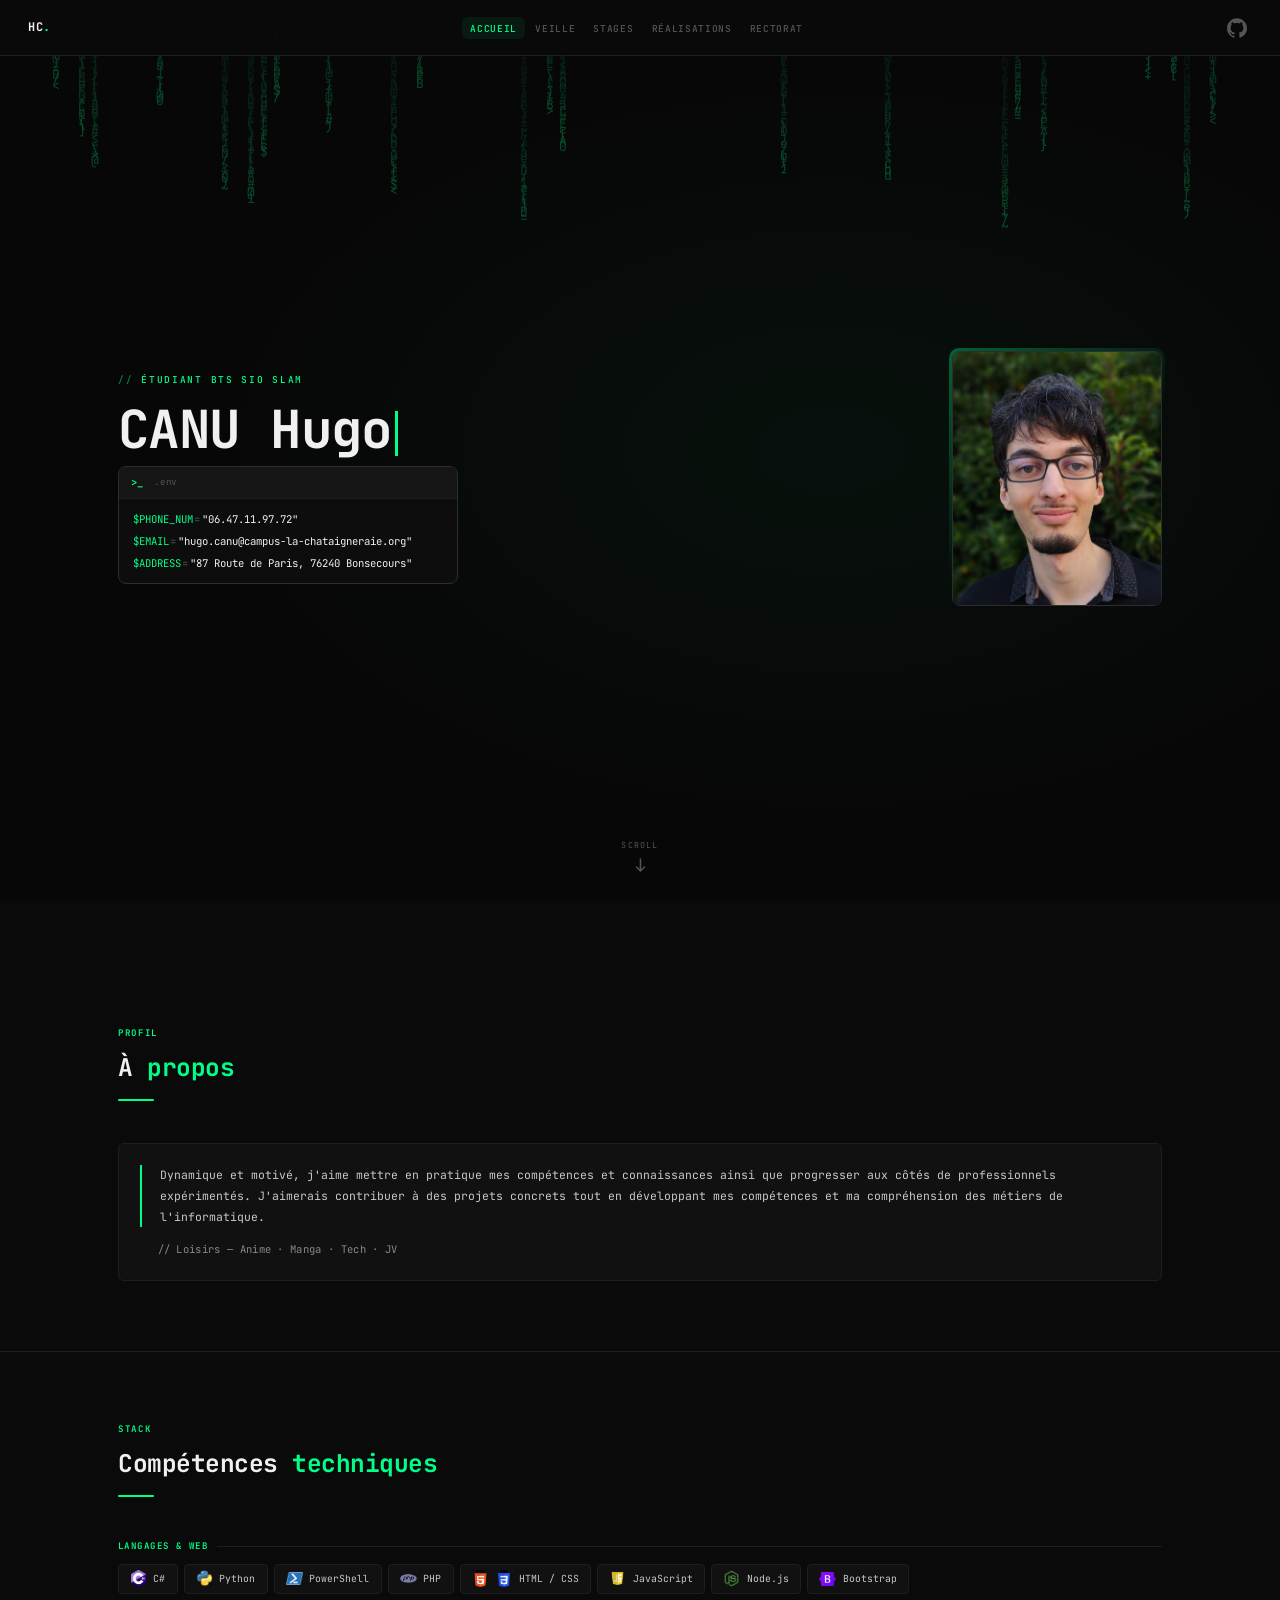
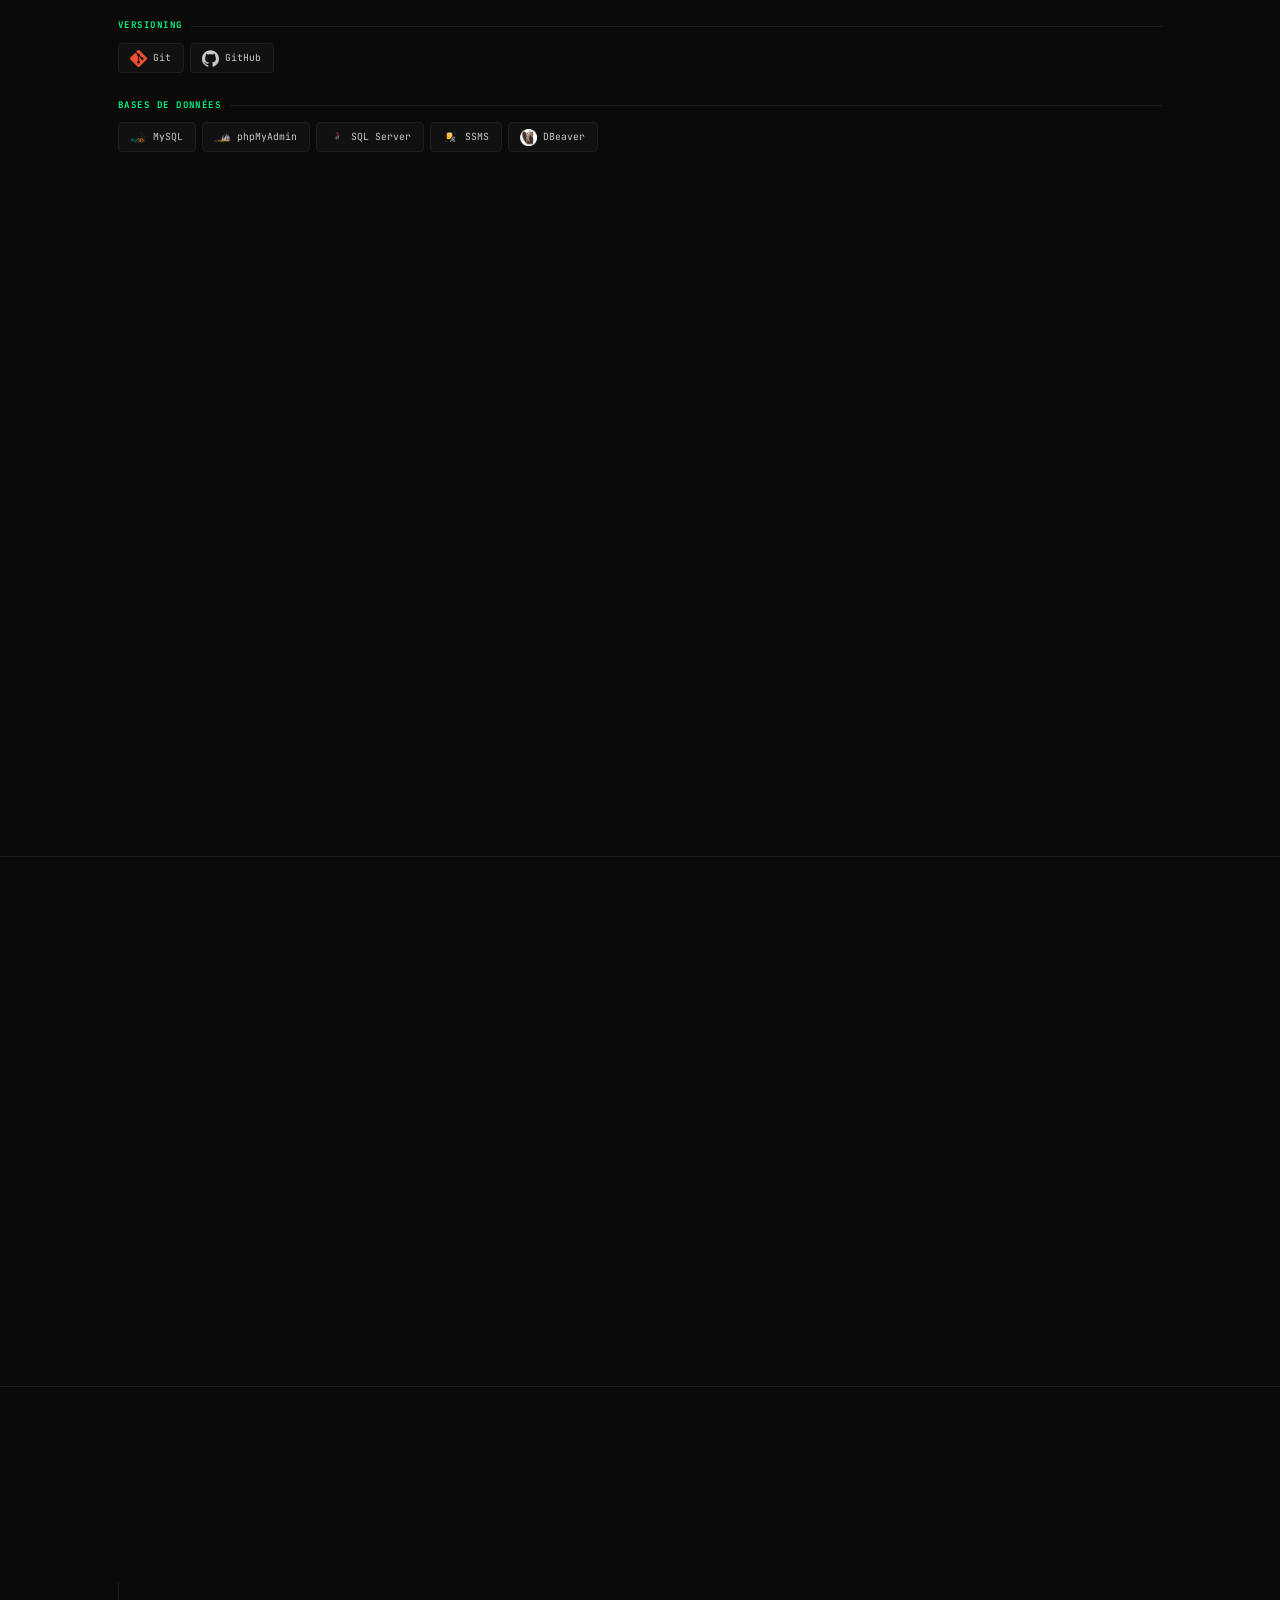
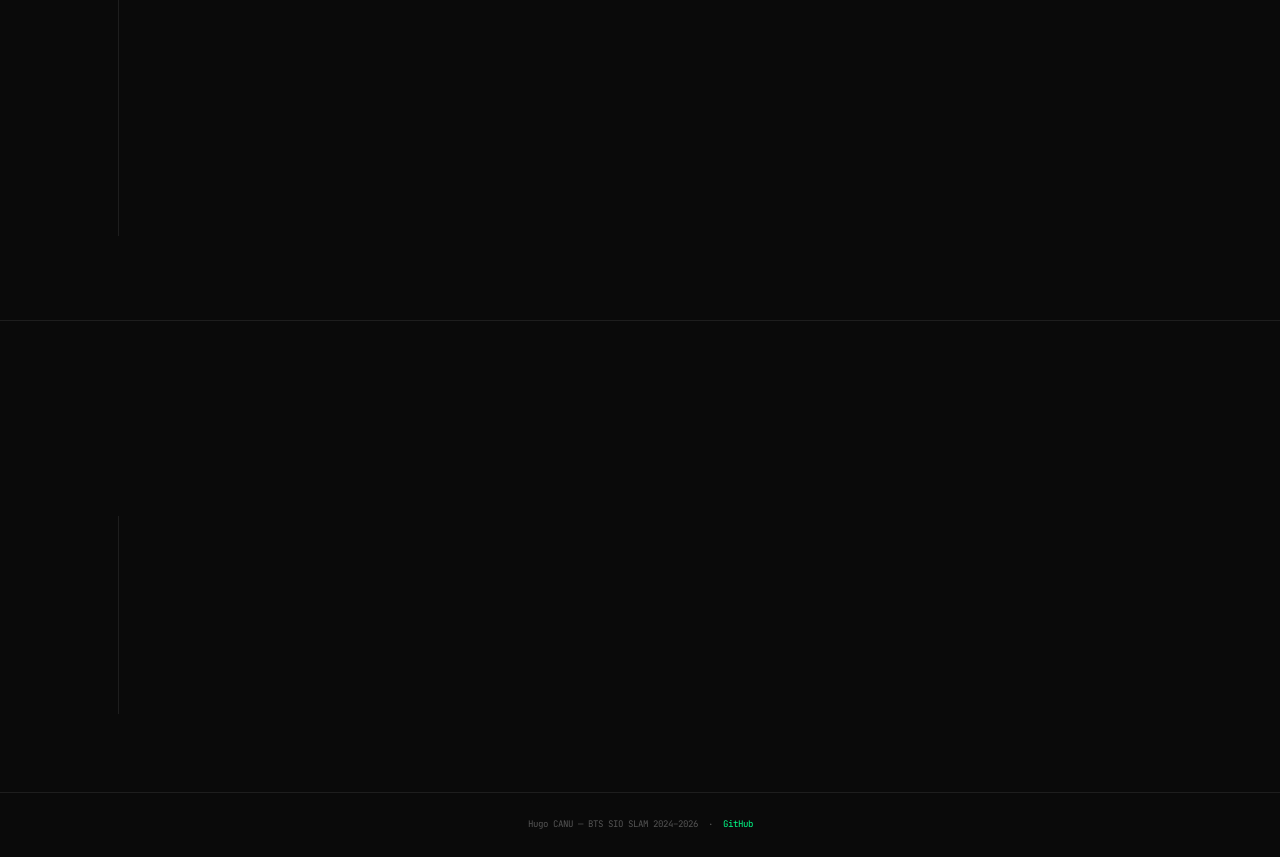
==== index.html @ 0197f589 "Initial commit — Portfolio BTS SIO SLAM complet" ====
<!DOCTYPE html>
<html lang="fr">
<head>
  <meta charset="UTF-8">
  <meta name="viewport" content="width=device-width, initial-scale=1.0">
  <title>Hugo CANU — Portfolio BTS SIO SLAM</title>
  <link rel="icon" type="image/x-icon" href="favicon_io/favicon.ico">
  <link rel="icon" type="image/png" sizes="32x32" href="favicon_io/favicon-32x32.png">
  <link rel="icon" type="image/png" sizes="16x16" href="favicon_io/favicon-16x16.png">
  <meta name="description" content="Portfolio de Hugo CANU, étudiant en BTS SIO SLAM au Campus la Châtaigneraie.">
  <link rel="preconnect" href="https://fonts.googleapis.com">
  <link rel="preconnect" href="https://fonts.gstatic.com" crossorigin>
  <link href="https://fonts.googleapis.com/css2?family=JetBrains+Mono:wght@300;400;500;600;700&display=swap" rel="stylesheet">
  <link rel="stylesheet" href="css/style.css">
</head>
<body>

  <!-- ─── Navbar ─── -->
  <nav class="navbar">
    <a class="navbar-brand" href="index.html">HC<span class="acc">.</span></a>
    <ul class="navbar-links">
      <li><a href="index.html">Accueil</a></li>
      <li><a href="veille.html">Veille</a></li>
      <li><a href="stages.html">Stages</a></li>
      <li><a href="realisations.html">Réalisations</a></li>
      <li><a href="rectorat.html">Rectorat</a></li>
    </ul>
    <a class="navbar-gh" href="https://github.com/HCWhite1" target="_blank" rel="noopener" aria-label="GitHub">
      <svg viewBox="0 0 24 24" xmlns="http://www.w3.org/2000/svg">
        <path d="M12 .297c-6.63 0-12 5.373-12 12 0 5.303 3.438 9.8 8.205 11.385.6.113.82-.258.82-.577
          0-.285-.01-1.04-.015-2.04-3.338.724-4.042-1.61-4.042-1.61-.546-1.385-1.335-1.755-1.335-1.755
          -1.087-.744.084-.729.084-.729 1.205.084 1.838 1.236 1.838 1.236 1.07 1.835 2.809 1.305
          3.495.998.108-.776.417-1.305.76-1.605-2.665-.3-5.466-1.332-5.466-5.93 0-1.31.465-2.38
          1.235-3.22-.135-.303-.54-1.523.105-3.176 0 0 1.005-.322 3.3 1.23.96-.267 1.98-.399
          3-.405 1.02.006 2.04.138 3 .405 2.28-1.552 3.285-1.23 3.285-1.23.645 1.653.24
          2.873.12 3.176.765.84 1.23 1.91 1.23 3.22 0 4.61-2.805 5.625-5.475 5.92.42.36.81
          1.096.81 2.22 0 1.606-.015 2.896-.015 3.286 0 .315.21.69.825.57C20.565 22.092 24 17.592
          24 12.297c0-6.627-5.373-12-12-12"/>
      </svg>
    </a>
  </nav>

  <!-- ─── Hero ─── -->
  <section id="hero">
    <canvas id="matrix-canvas"></canvas>
    <div class="hero-gradient"></div>
    <div class="hero-content">
      <div class="hero-left">
        <p class="hero-eyebrow">Étudiant BTS SIO SLAM</p>
        <h1 class="hero-name">
          <span id="hero-name-text"></span><span class="cursor"></span>
        </h1>
        <div class="terminal-block">
          <div class="terminal-header">
            <span class="terminal-prompt">&gt;_</span>
            <span class="terminal-title">.env</span>
          </div>
          <div class="terminal-body">
            <p class="terminal-line">
              <span class="t-var">$PHONE_NUM</span><span class="t-eq">=</span><span class="t-val">"06.47.11.97.72"</span>
            </p>
            <p class="terminal-line">
              <span class="t-var">$EMAIL</span><span class="t-eq">=</span><span class="t-val">"hugo.canu@campus-la-chataigneraie.org"</span>
            </p>
            <p class="terminal-line">
              <span class="t-var">$ADDRESS</span><span class="t-eq">=</span><span class="t-val">"87 Route de Paris, 76240 Bonsecours"</span>
            </p>
          </div>
        </div>
      </div>
      <div class="hero-photo-wrapper">
        <img src="Images/MaPhoto.jpg" alt="Hugo CANU" class="hero-photo" loading="eager">
      </div>
    </div>
    <div class="hero-scroll">
      <span>scroll</span>
      <svg width="10" height="14" viewBox="0 0 10 14" fill="none">
        <path d="M5 1v12M1 9l4 4 4-4" stroke="currentColor" stroke-width="1.5" stroke-linecap="round" stroke-linejoin="round"/>
      </svg>
    </div>
  </section>

  <div class="page-wrapper">

    <!-- ─── Profil ─── -->
    <section class="section" id="profil">
      <div class="container">
        <p class="section-label reveal">Profil</p>
        <h2 class="section-title reveal">À <span class="acc">propos</span></h2>
        <div class="section-divider reveal"></div>
        <div class="card green-hover reveal">
          <p class="profile-text">
            Dynamique et motivé, j'aime mettre en pratique mes compétences et connaissances
            ainsi que progresser aux côtés de professionnels expérimentés. J'aimerais contribuer
            à des projets concrets tout en développant mes compétences et ma compréhension
            des métiers de l'informatique.
          </p>
          <p class="profile-loisirs">// Loisirs — Anime &middot; Manga &middot; Tech &middot; JV</p>
        </div>
      </div>
    </section>

    <hr class="section-sep">

    <!-- ─── Compétences ─── -->
    <section class="section" id="competences">
      <div class="container">
        <p class="section-label reveal">Stack</p>
        <h2 class="section-title reveal">Compétences <span class="acc">techniques</span></h2>
        <div class="section-divider reveal"></div>

        <div class="skills-categories">

          <!-- Langages & Web -->
          <div class="reveal">
            <p class="skill-category-title">Langages &amp; Web</p>
            <div class="skills-grid">
              <span class="skill-chip"><img src="Images/Logos/Développement/LangagesDeProgrammation/Logo_Langage_Csharp.png"     alt="">C#</span>
              <span class="skill-chip"><img src="Images/Logos/Développement/LangagesDeProgrammation/Logo_Langage_Python.png"     alt="">Python</span>
              <span class="skill-chip"><img src="Images/Logos/Développement/LangagesDeProgrammation/Logo_PowerShell.png"          alt="">PowerShell</span>
              <span class="skill-chip"><img src="Images/Logos/Développement/LangagesDeProgrammation/Logo_Langage_PHP.png"        alt="">PHP</span>
              <span class="skill-chip"><img src="Images/Logos/Développement/LangagesDeProgrammation/Logo_Langage_HTML.png" alt="HTML"><img src="Images/Logos/Développement/LangagesDeProgrammation/Logo_Langage_CSS.png" alt="CSS">HTML / CSS</span>
              <span class="skill-chip"><img src="Images/Logos/Développement/LangagesDeProgrammation/Logo_Langage_JavaScript.webp" alt="">JavaScript</span>
              <span class="skill-chip"><img src="Images/Logos/Développement/LangagesDeProgrammation/Logo_NodeJS.png"               alt="">Node.js</span>
              <span class="skill-chip"><img src="Images/Logos/Développement/LangagesDeProgrammation/Boostrap_Logo.png"             alt="">Bootstrap</span>
            </div>
          </div>

          <!-- Versioning -->
          <div class="reveal reveal-d1">
            <p class="skill-category-title">Versioning</p>
            <div class="skills-grid">
              <span class="skill-chip"><img src="Images/Logos/Développement/Outils/Logo_GIT.png"    alt="">Git</span>
              <span class="skill-chip"><svg width="17" height="17" viewBox="0 0 24 24" fill="currentColor" style="flex-shrink:0"><path d="M12 .297c-6.63 0-12 5.373-12 12 0 5.303 3.438 9.8 8.205 11.385.6.113.82-.258.82-.577 0-.285-.01-1.04-.015-2.04-3.338.724-4.042-1.61-4.042-1.61-.546-1.385-1.335-1.755-1.335-1.755-1.087-.744.084-.729.084-.729 1.205.084 1.838 1.236 1.838 1.236 1.07 1.835 2.809 1.305 3.495.998.108-.776.417-1.305.76-1.605-2.665-.3-5.466-1.332-5.466-5.93 0-1.31.465-2.38 1.235-3.22-.135-.303-.54-1.523.105-3.176 0 0 1.005-.322 3.3 1.23.96-.267 1.98-.399 3-.405 1.02.006 2.04.138 3 .405 2.28-1.552 3.285-1.23 3.285-1.23.645 1.653.24 2.873.12 3.176.765.84 1.23 1.91 1.23 3.22 0 4.61-2.805 5.625-5.475 5.92.42.36.81 1.096.81 2.22 0 1.606-.015 2.896-.015 3.286 0 .315.21.69.825.57C20.565 22.092 24 17.592 24 12.297c0-6.627-5.373-12-12-12"/></svg>GitHub</span>
            </div>
          </div>

          <!-- Bases de données -->
          <div class="reveal reveal-d1">
            <p class="skill-category-title">Bases de données</p>
            <div class="skills-grid">
              <span class="skill-chip"><img src="Images/Logos/Développement/BasesDeDonnes/Logo_BD_MySQL.webp"                       alt="">MySQL</span>
              <span class="skill-chip"><img src="Images/Logos/Développement/BasesDeDonnes/Logo_BD_phpMyAdmin.png"                   alt="">phpMyAdmin</span>
              <span class="skill-chip"><img src="Images/Logos/Développement/BasesDeDonnes/Logo_BD_MicrosoftSQLServer.png"           alt="">SQL Server</span>
              <span class="skill-chip"><img src="Images/Logos/Développement/BasesDeDonnes/Logo_SSMS.png"                              alt="">SSMS</span>
              <span class="skill-chip"><img src="Images/Logos/Développement/BasesDeDonnes/Logo_Dbeaver.png"                               alt="">DBeaver</span>
            </div>
          </div>

          <!-- Virtualisation -->
          <div class="reveal reveal-d2">
            <p class="skill-category-title">Virtualisation &amp; Infra</p>
            <div class="skills-grid">
              <span class="skill-chip"><img src="Images/Logos/Développement/Virtualisation/LogoVirtualBox.png"  alt="">VirtualBox</span>
              <span class="skill-chip"><img src="Images/Logos/Développement/Virtualisation/LogoVMWare.png"      alt="">VMware</span>
              <span class="skill-chip"><img src="Images/Logos/Développement/Virtualisation/Logo_Docker.png"     alt="">Docker</span>
              <span class="skill-chip"><img src="Images/Logos/Développement/LangagesDeProgrammation/Logo_WampServer.png"  alt="">WampServer</span>
              <span class="skill-chip"><img src="Images/Logos/Développement/Virtualisation/Logo_AndroidStudio.png"        alt="">Android Studio</span>
            </div>
          </div>

          <!-- IDEs & Éditeurs -->
          <div class="reveal">
            <p class="skill-category-title">IDEs &amp; Éditeurs</p>
            <div class="skills-grid">
              <span class="skill-chip"><img src="Images/Logos/Développement/IDEs/Logo_JetbrainsRider.png"   alt="">JetBrains Rider</span>
              <span class="skill-chip"><img src="Images/Logos/Développement/IDEs/Logo_VisualStudio.png"     alt="">Visual Studio</span>
              <span class="skill-chip"><img src="Images/Logos/Développement/IDEs/Logo_VisualStudioCode.png" alt="">VS Code</span>
              <span class="skill-chip"><img src="Images/Logos/Développement/IDEs/Logo_SublimeText.png"      alt="">Sublime Text</span>
            </div>
          </div>

          <!-- Linux -->
          <div class="reveal">
            <p class="skill-category-title">Linux</p>
            <div class="skills-grid">
              <span class="skill-chip"><img src="Images/Logos/Linux/Logo_Linux_Kali.png"   alt="">Kali Linux</span>
              <span class="skill-chip"><img src="Images/Logos/Linux/Logo_Linux_Ubuntu.png" alt="">Ubuntu</span>
              <span class="skill-chip"><img src="Images/Logos/Linux/Logo_Linux_Debian.png" alt="">Debian</span>
              <span class="skill-chip"><img src="Images/Logos/Linux/Logo_Linux_Fedora.png" alt="">Fedora</span>
            </div>
          </div>

          <!-- Cybersécurité -->
          <div class="reveal reveal-d1">
            <p class="skill-category-title">Cybersécurité</p>
            <div class="skills-grid">
              <span class="skill-chip"><img src="Images/Logos/Competences_Cybersécurité/Logo_RGPD.png"           alt="">RGPD</span>
              <span class="skill-chip"><img src="Images/Logos/Competences_Cybersécurité/Logo_Cyber_ANSSI.png"    alt="">ANSSI (MOOC)</span>
              <span class="skill-chip"><img src="Images/Logos/Competences_Cybersécurité/Logo_Cyber_RootME.png"   alt="">Root Me</span>
              <span class="skill-chip"><img src="Images/Logos/Competences_Cybersécurité/Logo_Cadena.png"         alt="">Cryptologie</span>
            </div>
          </div>

          <!-- Suite Office -->
          <div class="reveal reveal-d2">
            <p class="skill-category-title">Suite Office</p>
            <div class="skills-grid">
              <span class="skill-chip"><img src="Images/Logos/Office/Logo_Office_Word.png"        alt="">Word</span>
              <span class="skill-chip"><img src="Images/Logos/Office/Logo_Office_Excel.png"       alt="">Excel</span>
              <span class="skill-chip"><img src="Images/Logos/Office/Logo_Office_PowerPoint.png"  alt="">PowerPoint</span>
              <span class="skill-chip"><img src="Images/Logos/Office/Logo_Office_Outlook.png"     alt="">Outlook</span>
              <span class="skill-chip"><img src="Images/Logos/Office/Logo_Office_MSTeams.png"     alt="">Teams</span>
            </div>
          </div>

          <!-- Langues -->
          <div class="reveal">
            <p class="skill-category-title">Langues</p>
            <div class="skills-grid">
              <span class="skill-chip"><img src="Images/Logos/LanguesParlées/Drapeau_France.png"     alt="">Français — natif</span>
              <span class="skill-chip"><img src="Images/Logos/LanguesParlées/Drapeau_Angleterre.png" alt="">Anglais — B2/C1</span>
            </div>
          </div>

          <!-- Outils ITSM -->
          <div class="reveal">
            <p class="skill-category-title">Outils ITSM</p>
            <div class="skills-grid">
              <span class="skill-chip"><img src="Images/Logos/Développement/Logo_GLPI.png" alt="">GLPI</span>
            </div>
          </div>

          <!-- Soft Skills -->
          <div class="reveal reveal-d1">
            <p class="skill-category-title">Soft Skills</p>
            <div class="skills-grid">
              <span class="skill-chip"><img src="Images/Logos/SoftSkills/Logo_TravailEnEquipe.png" alt="">Travail en équipe</span>
              <span class="skill-chip"><img src="Images/Logos/SoftSkills/Autonomie.png"            alt="">Autonomie</span>
            </div>
          </div>

        </div>
      </div>
    </section>

    <hr class="section-sep">

    <!-- ─── Diplômes & Certifications ─── -->
    <section class="section" id="diplomes">
      <div class="container">
        <p class="section-label reveal">Certifications</p>
        <h2 class="section-title reveal">Diplômes &amp; <span class="acc">certifications</span></h2>
        <div class="section-divider reveal"></div>
        <div class="certif-list">
          <div class="certif-item reveal">
            <img src="Images/Logos/Formation-Education/Logo_Filiere_STI2D.jpg" alt="STI2D">
            <span>Baccalauréat technologique STI2D — option SIN — mention Assez Bien (2023)</span>
          </div>
          <div class="certif-item reveal reveal-d1">
            <img src="Images/Logos/Competences_Cybersécurité/Logo_ConcoursCastor.png" alt="Castor">
            <span>Attestation Castor Informatique — Catégorie Terminale Individuel</span>
            <span class="score">270 pts</span>
          </div>
          <div class="certif-item reveal reveal-d2">
            <img src="Images/Logos/Competences_Cybersécurité/Logo_Cyber_ANSSI.png" alt="ANSSI">
            <span>MOOC SecNumAcadémie — ANSSI</span>
          </div>
          <a href="Pieces_Jointes/RGPD.pdf" class="certif-item reveal reveal-d2" target="_blank" rel="noopener">
            <img src="Images/Logos/Competences_Cybersécurité/Logo_RGPD.png" alt="RGPD">
            <span>Attestation RGPD</span>
            <span class="doc-action">⬇ Télécharger</span>
          </a>
          <a href="Pieces_Jointes/Certification-Pix.pdf" class="certif-item reveal reveal-d2" target="_blank" rel="noopener">
            <img src="Images/Logos/Competences_Cybersécurité/Logo_PIX.png" alt="PIX">
            <span>Certification PIX</span>
            <span class="score">470+ pts</span>
            <span class="doc-action">⬇ Télécharger</span>
          </a>
        </div>
      </div>
    </section>

    <hr class="section-sep">

    <!-- ─── Formation ─── -->
    <section class="section" id="formation">
      <div class="container">
        <p class="section-label reveal">Parcours</p>
        <h2 class="section-title reveal"><span class="acc">Formation</span></h2>
        <div class="section-divider reveal"></div>
        <div class="timeline">

          <div class="timeline-item current reveal">
            <p class="timeline-date">2024 — 2026</p>
            <p class="timeline-title">BTS Services Informatiques aux Organisations</p>
            <p class="timeline-org">
              <img src="Images/Logos/Formation-Education/Logo_Chataigneraie.png" alt="">
              <img src="Images/Logos/Formation-Education/Logo_BTS_SIO.png" alt="">
              Campus la Châtaigneraie / Le Mesnil-Esnard
            </p>
            <p class="timeline-desc">Option Solutions Logicielles et Applications Métiers (SLAM)</p>
          </div>

          <div class="timeline-item reveal">
            <p class="timeline-date">2023 — 2024</p>
            <p class="timeline-title">1ère année de prépa intégrée ingénieur</p>
            <p class="timeline-org">
              <img src="Images/Logos/Formation-Education/Logo_Cesi.png" alt="">
              CESI Rouen
            </p>
          </div>

          <div class="timeline-item reveal">
            <p class="timeline-date">2022 — 2023</p>
            <p class="timeline-title">Baccalauréat STI2D — option SIN</p>
            <p class="timeline-org">
              <img src="Images/Logos/Formation-Education/Logo_Filiere_STI2D.jpg" alt="">
              Lycée les Fontenelles, Louviers
            </p>
          </div>

        </div>
      </div>
    </section>

    <hr class="section-sep">

    <!-- ─── Expérience ─── -->
    <section class="section" id="experience">
      <div class="container">
        <p class="section-label reveal">Terrain</p>
        <h2 class="section-title reveal">Expérience <span class="acc">professionnelle</span></h2>
        <div class="section-divider reveal"></div>
        <div class="timeline">

          <div class="timeline-item reveal">
            <p class="timeline-date">26 mai 2025 — 27 juin 2025</p>
            <p class="timeline-title">Stage de 1ère année BTS SIO</p>
            <p class="timeline-org">
              <img src="Images/Logos/Formation-Education/SeineNormandieAgglomération.png" alt="">
              Seine Normandie Agglomération
            </p>
            <a href="Pieces_Jointes/Rapport_De_Stage1.pdf" class="timeline-link" target="_blank">
              📄 Rapport de stage
            </a>
          </div>

          <div class="timeline-item reveal reveal-d1">
            <p class="timeline-date">5 janvier 2026 — 13 février 2026</p>
            <p class="timeline-title">Stage de 2ème année BTS SIO</p>
            <p class="timeline-org">
              <img src="Images/Logos/Formation-Education/SeineNormandieAgglomération.png" alt="">
              Seine Normandie Agglomération
            </p>
            <a href="Pieces_Jointes/Rapport_De_Stage2.pdf" class="timeline-link" target="_blank">
              📄 Rapport de stage
            </a>
          </div>

        </div>
      </div>
    </section>

  </div><!-- end .page-wrapper -->

  <footer>
    <p>Hugo CANU — BTS SIO SLAM 2024–2026 &nbsp;·&nbsp; <a href="https://github.com/HCWhite1" target="_blank">GitHub</a></p>
  </footer>

  <button id="back-to-top" aria-label="Retour en haut">
    <svg viewBox="0 0 14 14" fill="none"><path d="M7 11V3M3 7l4-4 4 4" stroke="currentColor" stroke-width="1.5" stroke-linecap="round" stroke-linejoin="round"/></svg>
  </button>

  <script src="js/main.js"></script>
</body>
</html>
---- css/style.css ----
@import url('https://fonts.googleapis.com/css2?family=JetBrains+Mono:wght@300;400;500;600;700&display=swap');

*, *::before, *::after { margin: 0; padding: 0; box-sizing: border-box; }

:root {
  --bg:           #0a0a0a;
  --bg-card:      #111111;
  --bg-elevated:  #181818;
  --border:       #1e1e1e;
  --border-hover: #2d2d2d;
  --accent:       #00ff88;
  --accent-dim:   rgba(0, 255, 136, 0.07);
  --accent-glow:  rgba(0, 255, 136, 0.2);
  --text:         #c8c8c8;
  --text-bright:  #f0f0f0;
  --text-muted:   #555555;
  --text-dim:     #888888;
  --font:         'JetBrains Mono', 'Courier New', monospace;
  --radius:       6px;
  --nav-h:        56px;
}

html { scroll-behavior: smooth; font-size: clamp(14px, 0.875vw, 18px); }

body {
  background: var(--bg);
  color: var(--text);
  font-family: var(--font);
  font-size: 1rem;
  line-height: 1.7;
  overflow-x: hidden;
}

/* ─── Scrollbar ─── */
::-webkit-scrollbar { width: 5px; }
::-webkit-scrollbar-track { background: var(--bg); }
::-webkit-scrollbar-thumb { background: #252525; border-radius: 3px; }
::-webkit-scrollbar-thumb:hover { background: var(--accent); }
::selection { background: var(--accent-glow); color: var(--accent); }

/* ─── Navbar ─── */
.navbar {
  position: fixed; top: 0; left: 0; right: 0; z-index: 100;
  height: var(--nav-h);
  background: rgba(10, 10, 10, 0.92);
  backdrop-filter: blur(16px);
  border-bottom: 1px solid var(--border);
  display: flex; align-items: center; justify-content: space-between;
  padding: 0 2rem; gap: 1rem;
}

.navbar-brand {
  font-size: 0.85rem; font-weight: 700;
  color: var(--text-bright); text-decoration: none;
  letter-spacing: 0.06em; white-space: nowrap;
}
.navbar-brand .acc { color: var(--accent); }

.navbar-links {
  display: flex; align-items: center; gap: 0.1rem; list-style: none;
}
.navbar-links a {
  color: var(--text-muted); text-decoration: none;
  font-size: 0.68rem; font-weight: 500;
  padding: 0.35rem 0.6rem; border-radius: var(--radius);
  letter-spacing: 0.07em; text-transform: uppercase;
  transition: color 0.2s, background 0.2s; white-space: nowrap;
}
.navbar-links a:hover,
.navbar-links a.active { color: var(--accent); background: var(--accent-dim); }

.navbar-gh {
  display: flex; align-items: center; padding: 0.35rem;
  border-radius: var(--radius); transition: background 0.2s; flex-shrink: 0;
}
.navbar-gh:hover { background: var(--accent-dim); }
.navbar-gh svg { width: 20px; height: 20px; fill: var(--text-muted); transition: fill 0.2s; }
.navbar-gh:hover svg { fill: var(--accent); }

/* ─── Layout ─── */
.page-wrapper { padding-top: var(--nav-h); }
.container { max-width: clamp(1100px, 78vw, 1440px); margin: 0 auto; padding: 0 2rem; }
.section { padding: 5rem 0; }

.section-label {
  font-size: 0.65rem; font-weight: 600; color: var(--accent);
  letter-spacing: 0.18em; text-transform: uppercase; margin-bottom: 0.4rem;
}
.section-title {
  font-size: 1.75rem; font-weight: 700;
  color: var(--text-bright); letter-spacing: -0.02em; margin-bottom: 0.75rem;
}
.section-title .acc { color: var(--accent); }
.section-divider {
  width: 36px; height: 2px; background: var(--accent);
  border-radius: 1px; margin-bottom: 3rem;
}

/* ─── Hero ─── */
#hero {
  position: relative; min-height: 100vh;
  display: flex; align-items: center; overflow: hidden;
}
#matrix-canvas {
  position: absolute; inset: 0; width: 100%; height: 100%;
  opacity: 0.3; z-index: 0;
}
.hero-gradient {
  position: absolute; inset: 0; z-index: 1;
  background: radial-gradient(ellipse 70% 60% at 65% 50%, rgba(0,255,136,0.04) 0%, transparent 70%);
}
.hero-content {
  position: relative; z-index: 2;
  display: grid; grid-template-columns: 1fr auto;
  align-items: center; gap: 4rem;
  padding-top: var(--nav-h);
  width: 100%; max-width: clamp(1100px, 78vw, 1440px); margin: 0 auto; padding-inline: 2rem;
}
.hero-eyebrow {
  font-size: 0.68rem; font-weight: 500;
  color: var(--accent); letter-spacing: 0.18em;
  text-transform: uppercase; margin-bottom: 1rem;
  opacity: 0; animation: fadeUp 0.6s 0.2s forwards;
}
.hero-eyebrow::before { content: '// '; opacity: 0.5; }
.hero-name {
  font-size: clamp(2.2rem, 4.5vw, 3.75rem); font-weight: 700;
  color: var(--text-bright); letter-spacing: -0.03em; line-height: 1.05;
  margin-bottom: 0.6rem;
}
.cursor {
  display: inline-block; width: 3px; height: 0.85em;
  background: var(--accent); margin-left: 3px; vertical-align: middle;
  animation: blink 1s step-end infinite;
}
@keyframes blink { 0%,100% { opacity:1; } 50% { opacity:0; } }

.hero-role {
  font-size: 0.9rem; font-weight: 300;
  color: var(--text-dim); margin-bottom: 2rem;
  opacity: 0; animation: fadeUp 0.6s 0.4s forwards;
  min-height: 1.5em;
}
.hero-contact {
  display: flex; flex-direction: column; gap: 0.45rem;
  opacity: 0; animation: fadeUp 0.6s 1.4s forwards;
}
/* ─── Terminal contact block ─── */
.terminal-block {
  background: #0d0d0d;
  border: 1px solid var(--border-hover);
  border-radius: 8px;
  overflow: hidden;
  width: fit-content;
  min-width: 340px;
}
.terminal-header {
  display: flex; align-items: center; gap: 0.35rem;
  padding: 0.5rem 0.85rem;
  background: #161616;
  border-bottom: 1px solid var(--border);
}
.terminal-prompt {
  font-size: 0.75rem; font-weight: 600;
  color: var(--accent); letter-spacing: 0.05em;
}
.terminal-title {
  font-size: 0.65rem; color: var(--text-muted);
  margin-left: 0.4rem; letter-spacing: 0.06em;
}
.terminal-body {
  padding: 0.75rem 1rem;
  display: flex; flex-direction: column; gap: 0.3rem;
}
.terminal-line { font-size: 0.76rem; white-space: nowrap; }
.t-var { color: var(--accent); }
.t-eq  { color: var(--text-muted); margin: 0 0.1rem; }
.t-val { color: var(--text-bright); }

.hero-photo-wrapper {
  position: relative; flex-shrink: 0;
  opacity: 0; animation: fadeUp 0.7s 0.3s forwards;
}
.hero-photo-wrapper::before {
  content: '';
  position: absolute; inset: -3px; border-radius: 10px; z-index: 0;
  background: linear-gradient(140deg, var(--accent) 0%, transparent 55%);
  opacity: 0.35;
}
.hero-photo {
  width: clamp(210px, 14vw, 280px); height: clamp(255px, 17vw, 340px);
  object-fit: cover; object-position: top center;
  border-radius: 8px; border: 1px solid var(--border-hover);
  display: block; position: relative; z-index: 1;
}

.hero-scroll {
  position: absolute; bottom: 2rem; left: 50%;
  transform: translateX(-50%); z-index: 2;
  display: flex; flex-direction: column; align-items: center; gap: 0.4rem;
  color: var(--text-muted); font-size: 0.6rem;
  letter-spacing: 0.14em; text-transform: uppercase;
  animation: bob 2.2s ease-in-out infinite;
}
@keyframes bob {
  0%,100% { transform: translateX(-50%) translateY(0); }
  50%      { transform: translateX(-50%) translateY(7px); }
}
@keyframes fadeUp {
  from { opacity: 0; transform: translateY(14px); }
  to   { opacity: 1; transform: none; }
}

/* ─── Cards ─── */
.card {
  background: var(--bg-card); border: 1px solid var(--border);
  border-radius: var(--radius); padding: 1.5rem;
  transition: border-color 0.2s, background 0.2s;
}
.card:hover { border-color: var(--border-hover); background: var(--bg-elevated); }
.card.green-hover:hover { border-color: rgba(0,255,136,0.3); }

/* ─── Profile block ─── */
.profile-text {
  font-size: 0.82rem; color: var(--text); line-height: 1.8;
  border-left: 2px solid var(--accent); padding-left: 1.25rem;
}
.profile-loisirs {
  font-size: 0.75rem; color: var(--text-dim);
  margin-top: 1rem; padding-left: 1.25rem;
  letter-spacing: 0.03em;
}

/* ─── Skills ─── */
.skills-categories { display: flex; flex-direction: column; gap: 1.75rem; }

.skill-category-title {
  font-size: 0.65rem; font-weight: 600;
  color: var(--accent); letter-spacing: 0.16em; text-transform: uppercase;
  margin-bottom: 0.65rem; display: flex; align-items: center; gap: 0.6rem;
}
.skill-category-title::after {
  content: ''; flex: 1; height: 1px; background: var(--border);
}

.skills-grid { display: flex; flex-wrap: wrap; gap: 0.45rem; }

.skill-chip {
  display: flex; align-items: center; gap: 0.45rem;
  padding: 0.4rem 0.8rem;
  background: var(--bg-card); border: 1px solid var(--border);
  border-radius: 4px; font-size: 0.7rem; color: var(--text);
  transition: border-color 0.2s, background 0.2s, color 0.2s;
  cursor: default;
}
.skill-chip:hover {
  border-color: rgba(0,255,136,0.3);
  background: var(--accent-dim); color: var(--text-bright);
}
.skill-chip img {
  width: 17px; height: 17px; object-fit: contain; flex-shrink: 0;
}
.veille-block .skill-chip img {
  width: 28px; height: 28px;
}

/* ─── Certifications ─── */
.certif-list { display: flex; flex-direction: column; gap: 0.6rem; }
.certif-item {
  display: flex; align-items: center; gap: 0.85rem;
  padding: 0.7rem 1rem; background: var(--bg-card);
  border: 1px solid var(--border); border-radius: var(--radius);
  font-size: 0.76rem; color: var(--text);
  transition: border-color 0.2s;
}
.certif-item:hover { border-color: rgba(0,255,136,0.25); }
a.certif-item { text-decoration: none; color: var(--text); }
.certif-item img { width: 26px; height: 26px; object-fit: contain; flex-shrink: 0; }
.certif-item .score {
  margin-left: auto; font-size: 0.68rem;
  color: var(--accent); font-weight: 600; letter-spacing: 0.05em;
}

/* ─── Timeline ─── */
.timeline { position: relative; padding-left: 1.25rem; }
.timeline::before {
  content: ''; position: absolute; left: 0; top: 8px; bottom: 8px;
  width: 1px; background: var(--border);
}
.timeline-item {
  position: relative; padding-left: 1.5rem; padding-bottom: 2.25rem;
}
.timeline-item:last-child { padding-bottom: 0; }
.timeline-item::before {
  content: ''; position: absolute; left: -1.28rem; top: 7px;
  width: 9px; height: 9px; border-radius: 50%;
  background: var(--bg); border: 2px solid var(--border);
  transition: border-color 0.2s, background 0.2s;
}
.timeline-item:hover::before,
.timeline-item.current::before {
  border-color: var(--accent);
}
.timeline-item.current::before {
  background: var(--accent);
  box-shadow: 0 0 8px rgba(0,255,136,0.4);
}
.timeline-date {
  font-size: 0.67rem; color: var(--accent);
  letter-spacing: 0.08em; margin-bottom: 0.2rem;
}
.timeline-title {
  font-size: 0.88rem; font-weight: 600;
  color: var(--text-bright); margin-bottom: 0.15rem;
}
.timeline-org {
  font-size: 0.74rem; color: var(--text-dim); margin-bottom: 0.4rem;
  display: flex; align-items: center; gap: 0.5rem;
}
.timeline-org img { height: 18px; width: auto; object-fit: contain; opacity: 0.75; }
.timeline-desc { font-size: 0.73rem; color: var(--text-muted); line-height: 1.6; }
.timeline-link {
  display: inline-flex; align-items: center; gap: 0.35rem;
  margin-top: 0.5rem; font-size: 0.7rem;
  color: var(--accent); text-decoration: none;
  border-bottom: 1px solid rgba(0,255,136,0.3);
  padding-bottom: 1px;
  transition: border-color 0.2s, opacity 0.2s;
}
.timeline-link:hover { opacity: 0.8; }
.timeline-link.disabled {
  color: var(--text-muted); border-color: var(--border);
  pointer-events: none; cursor: default;
}

/* ─── Page hero (subpages) ─── */
.page-hero {
  padding: 3.5rem 0 2.5rem;
  border-bottom: 1px solid var(--border);
  margin-bottom: 0;
}
.page-hero .label {
  font-size: 0.65rem; color: var(--accent);
  letter-spacing: 0.18em; text-transform: uppercase; margin-bottom: 0.4rem;
}
.page-hero h1 {
  font-size: 2rem; font-weight: 700;
  color: var(--text-bright); letter-spacing: -0.02em;
}
.page-hero p {
  font-size: 0.8rem; color: var(--text-muted); margin-top: 0.4rem;
}

/* ─── Veille ─── */
.veille-meta {
  display: grid; grid-template-columns: 1fr 1fr;
  gap: 2rem; margin-bottom: 3rem;
}
.veille-block h4 {
  font-size: 0.65rem; color: var(--accent);
  letter-spacing: 0.14em; text-transform: uppercase; margin-bottom: 0.7rem;
}

.news-section-title {
  font-size: 0.65rem; font-weight: 600;
  color: var(--accent); letter-spacing: 0.16em; text-transform: uppercase;
  margin-bottom: 1.5rem; display: flex; align-items: center; gap: 0.6rem;
}
.news-section-title::after { content: ''; flex: 1; height: 1px; background: var(--border); }

.news-grid { display: flex; flex-direction: column; }
.news-month {
  display: grid; grid-template-columns: 110px 1fr 1fr;
  gap: 0.75rem; align-items: start;
  padding: 0.85rem 0; border-top: 1px solid var(--border);
}
.news-month-label {
  font-size: 0.68rem; font-weight: 600;
  color: var(--text-dim); letter-spacing: 0.06em;
  padding-top: 0.5rem;
}
.news-item {
  display: block; padding: 0.55rem 0.8rem;
  background: var(--bg-card); border: 1px solid var(--border);
  border-radius: var(--radius); font-size: 0.72rem;
  color: var(--text-dim); text-decoration: none;
  transition: border-color 0.2s, color 0.2s, background 0.2s;
}
.news-item:hover {
  border-color: rgba(0,255,136,0.3);
  color: var(--text); background: var(--accent-dim);
}
.news-item.placeholder {
  color: var(--text-muted); font-style: italic;
  pointer-events: none; cursor: default;
}
.news-item .news-title { display: block; font-size: 0.72rem; }
.news-item .news-src {
  display: block; font-size: 0.62rem;
  color: var(--accent); margin-top: 0.15rem;
}

.pptx-block {
  margin-top: 3rem; padding: 1.5rem;
  background: var(--bg-card); border: 1px solid var(--border);
  border-radius: var(--radius);
}
.pptx-block h4 {
  font-size: 0.7rem; color: var(--accent);
  letter-spacing: 0.12em; text-transform: uppercase; margin-bottom: 1rem;
}
.btn {
  display: inline-flex; align-items: center; gap: 0.5rem;
  font-family: var(--font); font-size: 0.72rem; font-weight: 500;
  padding: 0.55rem 1rem; border-radius: var(--radius);
  text-decoration: none; transition: all 0.2s; letter-spacing: 0.04em;
  cursor: pointer; border: none;
}
.btn-outline {
  background: transparent; border: 1px solid var(--border);
  color: var(--text-dim);
}
.btn-outline:hover {
  border-color: var(--accent); color: var(--accent); background: var(--accent-dim);
}
.btn-accent {
  background: var(--accent); color: #0a0a0a; font-weight: 600;
}
.btn-accent:hover { opacity: 0.85; }

/* ─── Stages ─── */
.stages-grid { display: grid; grid-template-columns: 1fr 1fr; gap: 2rem; }
.stage-card {
  background: var(--bg-card); border: 1px solid var(--border);
  border-radius: var(--radius); padding: 2rem;
  transition: border-color 0.2s;
}
.stage-card:hover { border-color: rgba(0,255,136,0.2); }
.stage-num {
  font-size: 0.62rem; color: var(--accent);
  letter-spacing: 0.18em; text-transform: uppercase; margin-bottom: 0.4rem;
}
.stage-card-title {
  font-size: 1.05rem; font-weight: 600; color: var(--text-bright); margin-bottom: 0.2rem;
}
.stage-dates { font-size: 0.7rem; color: var(--text-dim); margin-bottom: 1.25rem; }
.stage-placeholder {
  font-size: 0.76rem; color: var(--text-muted); font-style: italic;
  padding: 1.25rem; border: 1px dashed var(--border);
  border-radius: 4px; text-align: center;
}
.stage-org-logo {
  height: 30px; width: auto; object-fit: contain;
  opacity: 0.7; margin-bottom: 1rem; display: block;
}

/* ─── Réalisations ─── */
.realisations-grid {
  display: grid; grid-template-columns: repeat(auto-fill, minmax(300px, 1fr));
  gap: 1.5rem;
}
.realisation-card {
  background: var(--bg-card); border: 1px solid var(--border);
  border-radius: var(--radius); overflow: hidden;
  transition: border-color 0.2s, transform 0.2s;
}
.realisation-card:hover {
  border-color: rgba(0,255,136,0.25); transform: translateY(-2px);
}
.realisation-img-placeholder {
  width: 100%; height: 155px;
  background: var(--bg-elevated); border-bottom: 1px solid var(--border);
  display: flex; align-items: center; justify-content: center;
  color: var(--text-muted); font-size: 0.72rem; font-style: italic;
}
.realisation-img-placeholder img { width: 100%; height: 100%; object-fit: cover; }
.realisation-body { padding: 1.1rem 1.25rem 1.25rem; }
.realisation-tag {
  font-size: 0.6rem; color: var(--accent);
  letter-spacing: 0.14em; text-transform: uppercase; margin-bottom: 0.35rem;
}
.realisation-title {
  font-size: 0.88rem; font-weight: 600; color: var(--text-bright); margin-bottom: 0.3rem;
}
.realisation-desc {
  font-size: 0.72rem; color: var(--text-dim); line-height: 1.55; margin-bottom: 1rem;
}
.realisation-footer {
  display: flex; align-items: center; justify-content: space-between;
}
.realisation-date { font-size: 0.66rem; color: var(--text-muted); }
.btn-details {
  font-family: var(--font); font-size: 0.66rem;
  padding: 0.3rem 0.7rem; background: transparent;
  border: 1px solid var(--border); border-radius: 4px;
  color: var(--text-dim); cursor: pointer;
  transition: border-color 0.2s, color 0.2s, background 0.2s;
  letter-spacing: 0.04em;
}
.btn-details:hover {
  border-color: var(--accent); color: var(--accent); background: var(--accent-dim);
}

/* ─── Modal ─── */
.modal-overlay {
  position: fixed; inset: 0; z-index: 200;
  background: rgba(0,0,0,0.82); backdrop-filter: blur(4px);
  display: none; align-items: center; justify-content: center; padding: 2rem;
}
.modal-overlay.open { display: flex; }
.modal {
  background: var(--bg-card); border: 1px solid var(--border-hover);
  border-radius: 8px; max-width: 700px; width: 100%;
  max-height: 85vh; overflow-y: auto;
}
.modal-header {
  padding: 1.5rem 1.5rem 0;
  display: flex; justify-content: space-between; align-items: flex-start; gap: 1rem;
}
.modal-tag { font-size: 0.62rem; color: var(--accent); letter-spacing: 0.14em; text-transform: uppercase; margin-bottom: 0.2rem; }
.modal-title { font-size: 1.1rem; font-weight: 700; color: var(--text-bright); }
.modal-close {
  font-family: var(--font); font-size: 0.72rem;
  background: none; border: 1px solid var(--border);
  border-radius: 4px; color: var(--text-muted);
  cursor: pointer; padding: 0.25rem 0.6rem;
  transition: color 0.2s, border-color 0.2s; flex-shrink: 0;
}
.modal-close:hover { color: var(--accent); border-color: var(--accent); }
.modal-body { padding: 1.5rem; }
.modal-body img.modal-img {
  width: 100%; height: 180px; object-fit: cover;
  border-radius: 4px; border: 1px solid var(--border); margin-bottom: 1.25rem;
}
.modal-section {
  font-size: 0.62rem; font-weight: 600; color: var(--accent);
  letter-spacing: 0.16em; text-transform: uppercase;
  margin-bottom: 0.5rem; margin-top: 1.25rem;
}
.modal-section:first-child { margin-top: 0; }
.modal-desc { font-size: 0.77rem; color: var(--text); line-height: 1.75; }

.competence-item {
  padding: 0.55rem 0.85rem; margin-bottom: 0.4rem;
  background: var(--bg); border: 1px solid var(--border);
  border-left: 3px solid var(--accent); border-radius: 4px;
  font-size: 0.71rem; color: var(--text);
}
.competence-item .code { color: var(--accent); font-weight: 600; }
.competence-item .sub {
  display: block; margin-top: 0.15rem;
  font-size: 0.67rem; color: var(--text-muted);
}

.techno-chips { display: flex; flex-wrap: wrap; gap: 0.4rem; margin-top: 0.25rem; }
.techno-chip {
  display: flex; align-items: center; gap: 0.35rem;
  padding: 0.28rem 0.6rem; background: var(--bg);
  border: 1px solid var(--border); border-radius: 4px;
  font-size: 0.66rem; color: var(--text-dim);
}
.techno-chip img { width: 14px; height: 14px; object-fit: contain; }

/* ─── Rectorat / Tabs ─── */
.tabs {
  display: flex; border-bottom: 1px solid var(--border); margin-bottom: 2.5rem;
}
.tab-btn {
  font-family: var(--font); font-size: 0.72rem; font-weight: 500;
  padding: 0.7rem 1.5rem; background: none; border: none;
  border-bottom: 2px solid transparent; color: var(--text-muted);
  cursor: pointer; letter-spacing: 0.07em; text-transform: uppercase;
  transition: color 0.2s, border-color 0.2s; margin-bottom: -1px;
}
.tab-btn:hover { color: var(--text-dim); }
.tab-btn.active { color: var(--accent); border-bottom-color: var(--accent); }
.tab-pane { display: none; }
.tab-pane.active { display: block; }

.doc-list { display: flex; flex-direction: column; gap: 0.65rem; }
.doc-item {
  display: flex; align-items: center; gap: 1rem;
  padding: 1rem 1.25rem; background: var(--bg-card);
  border: 1px solid var(--border); border-radius: var(--radius);
  text-decoration: none; transition: border-color 0.2s, background 0.2s;
}
.doc-item:hover { border-color: rgba(0,255,136,0.3); background: var(--accent-dim); }
.doc-icon { font-size: 1.3rem; flex-shrink: 0; }
.doc-name { font-size: 0.8rem; font-weight: 500; color: var(--text-bright); }
.doc-type { font-size: 0.66rem; color: var(--text-muted); margin-top: 0.1rem; }
.doc-action { margin-left: auto; font-size: 0.66rem; color: var(--accent); flex-shrink: 0; }

.coming-soon {
  text-align: center; padding: 4rem 2rem;
  font-size: 0.8rem; color: var(--text-muted);
}
.coming-soon .cs-icon {
  font-size: 2.5rem; color: var(--border-hover); display: block; margin-bottom: 1rem;
}
.coming-soon .cs-label {
  font-size: 0.62rem; color: var(--accent);
  letter-spacing: 0.18em; text-transform: uppercase;
  display: block; margin-bottom: 0.5rem;
}

/* ─── Stage Report ─── */
.stage-meta {
  display: grid;
  grid-template-columns: repeat(auto-fit, minmax(190px, 1fr));
  gap: 0.75rem;
  margin-bottom: 2.5rem;
}
.stage-meta-item {
  background: var(--bg-card); border: 1px solid var(--border);
  border-radius: var(--radius); padding: 0.75rem 1rem;
}
.stage-meta-item .meta-label {
  display: block; font-size: 0.6rem; font-weight: 600;
  color: var(--accent); letter-spacing: 0.16em;
  text-transform: uppercase; margin-bottom: 0.3rem;
}
.stage-meta-item .meta-value {
  font-size: 0.8rem; color: var(--text-bright); font-weight: 500;
}

.stage-section { margin-bottom: 2.5rem; }
.stage-section-label {
  font-size: 0.6rem; font-weight: 600;
  color: var(--accent); letter-spacing: 0.18em; text-transform: uppercase;
  margin-bottom: 0.85rem;
  display: flex; align-items: center; gap: 0.6rem;
}
.stage-section-label::after { content: ''; flex: 1; height: 1px; background: var(--border); }

.stage-project {
  background: var(--bg-card); border: 1px solid var(--border);
  border-radius: var(--radius); padding: 1.5rem;
  transition: border-color 0.2s;
}
.stage-project:hover { border-color: rgba(0,255,136,0.2); }
.stage-project-num {
  font-size: 0.6rem; color: var(--accent);
  letter-spacing: 0.18em; text-transform: uppercase; margin-bottom: 0.2rem;
}
.stage-project-title {
  font-size: 1rem; font-weight: 600;
  color: var(--text-bright); margin-bottom: 0.75rem;
}
.stage-project-desc {
  font-size: 0.8rem; color: var(--text);
  line-height: 1.75; margin-bottom: 1rem;
}

.feature-list {
  list-style: none; display: flex; flex-direction: column;
  gap: 0.45rem; margin-bottom: 1.25rem;
}
.feature-list li {
  font-size: 0.76rem; color: var(--text);
  padding-left: 1.1rem; position: relative; line-height: 1.6;
}
.feature-list li::before {
  content: '▸'; position: absolute; left: 0;
  color: var(--accent); font-size: 0.62rem; top: 0.1em;
}
.feature-list strong { color: var(--text-bright); font-weight: 600; }

.stage-stack-label {
  font-size: 0.6rem; color: var(--text-muted);
  letter-spacing: 0.14em; text-transform: uppercase; margin-bottom: 0.5rem;
}

.bilan-card {
  border-left: 2px solid var(--accent);
  background: var(--accent-dim);
  border-radius: 0 var(--radius) var(--radius) 0;
  padding: 1.1rem 1.4rem;
  font-size: 0.8rem; color: var(--text); line-height: 1.8;
}
.bilan-card p + p { margin-top: 0.6rem; }

/* ─── Back to top ─── */
#back-to-top {
  position: fixed; bottom: 1.75rem; right: 1.75rem; z-index: 99;
  width: 36px; height: 36px;
  background: var(--bg-card); border: 1px solid var(--border-hover);
  border-radius: 6px; cursor: pointer;
  display: flex; align-items: center; justify-content: center;
  color: var(--text-muted);
  opacity: 0; pointer-events: none;
  transition: opacity 0.25s, border-color 0.2s, color 0.2s, transform 0.2s;
}
#back-to-top.visible { opacity: 1; pointer-events: auto; }
#back-to-top:hover { border-color: var(--accent); color: var(--accent); transform: translateY(-2px); }
#back-to-top svg { width: 14px; height: 14px; }

/* ─── Scroll reveal ─── */
.reveal { opacity: 0; transform: translateY(18px); transition: opacity 0.55s ease, transform 0.55s ease; }
.reveal.visible { opacity: 1; transform: none; }
.reveal-d1 { transition-delay: 0.1s; }
.reveal-d2 { transition-delay: 0.2s; }
.reveal-d3 { transition-delay: 0.3s; }

/* ─── Section separator ─── */
.section-sep { border: none; border-top: 1px solid var(--border); }

/* ─── Footer ─── */
footer {
  border-top: 1px solid var(--border); padding: 1.75rem 2rem;
  text-align: center; font-size: 0.65rem; color: var(--text-muted);
}
footer a { color: var(--accent); text-decoration: none; }
footer a:hover { text-decoration: underline; }

/* ─── Responsive ─── */
@media (max-width: 900px) {
  .hero-content { grid-template-columns: 1fr; }
  .hero-photo-wrapper { display: none; }
  .veille-meta { grid-template-columns: 1fr; }
  .stages-grid { grid-template-columns: 1fr; }
}
@media (max-width: 700px) {
  .navbar-links { display: none; }
  .news-month { grid-template-columns: 85px 1fr; }
  .news-month .news-item:nth-child(3) { grid-column: 2; }
  .section-title { font-size: 1.4rem; }
}
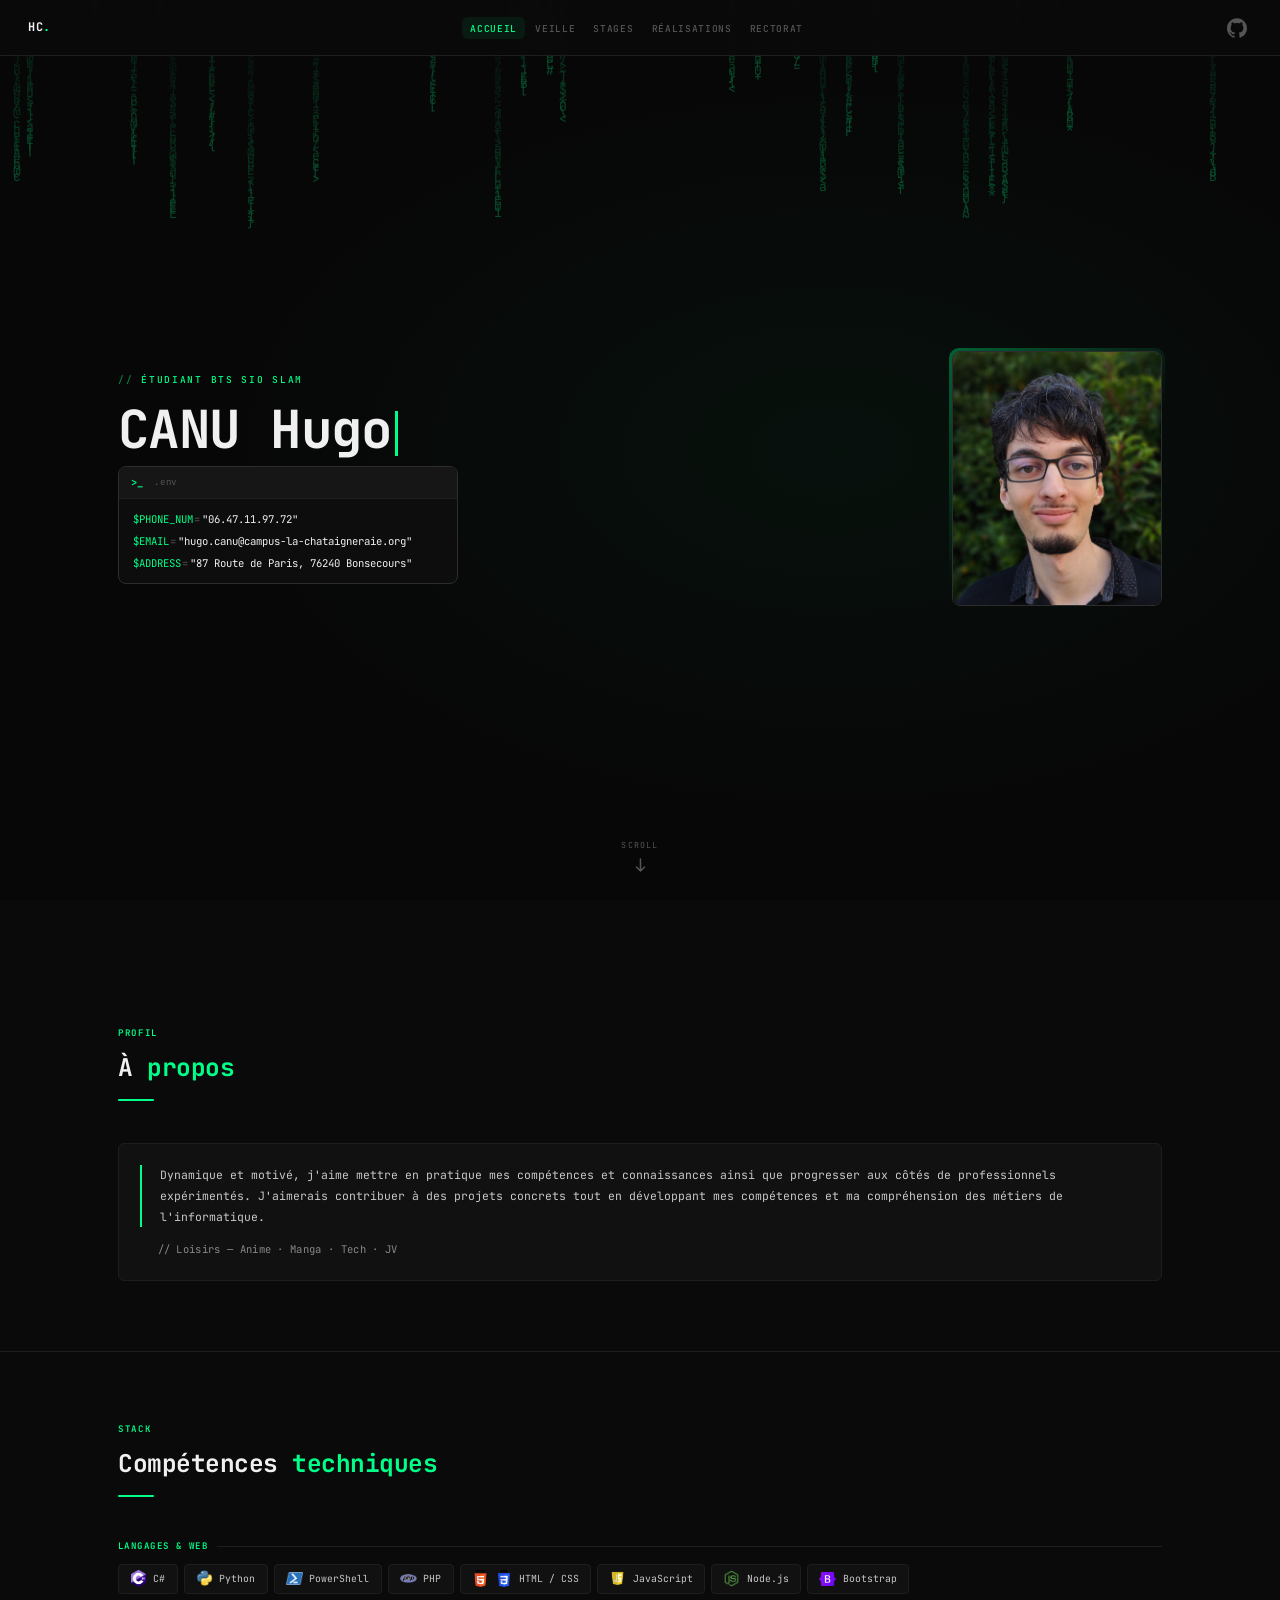
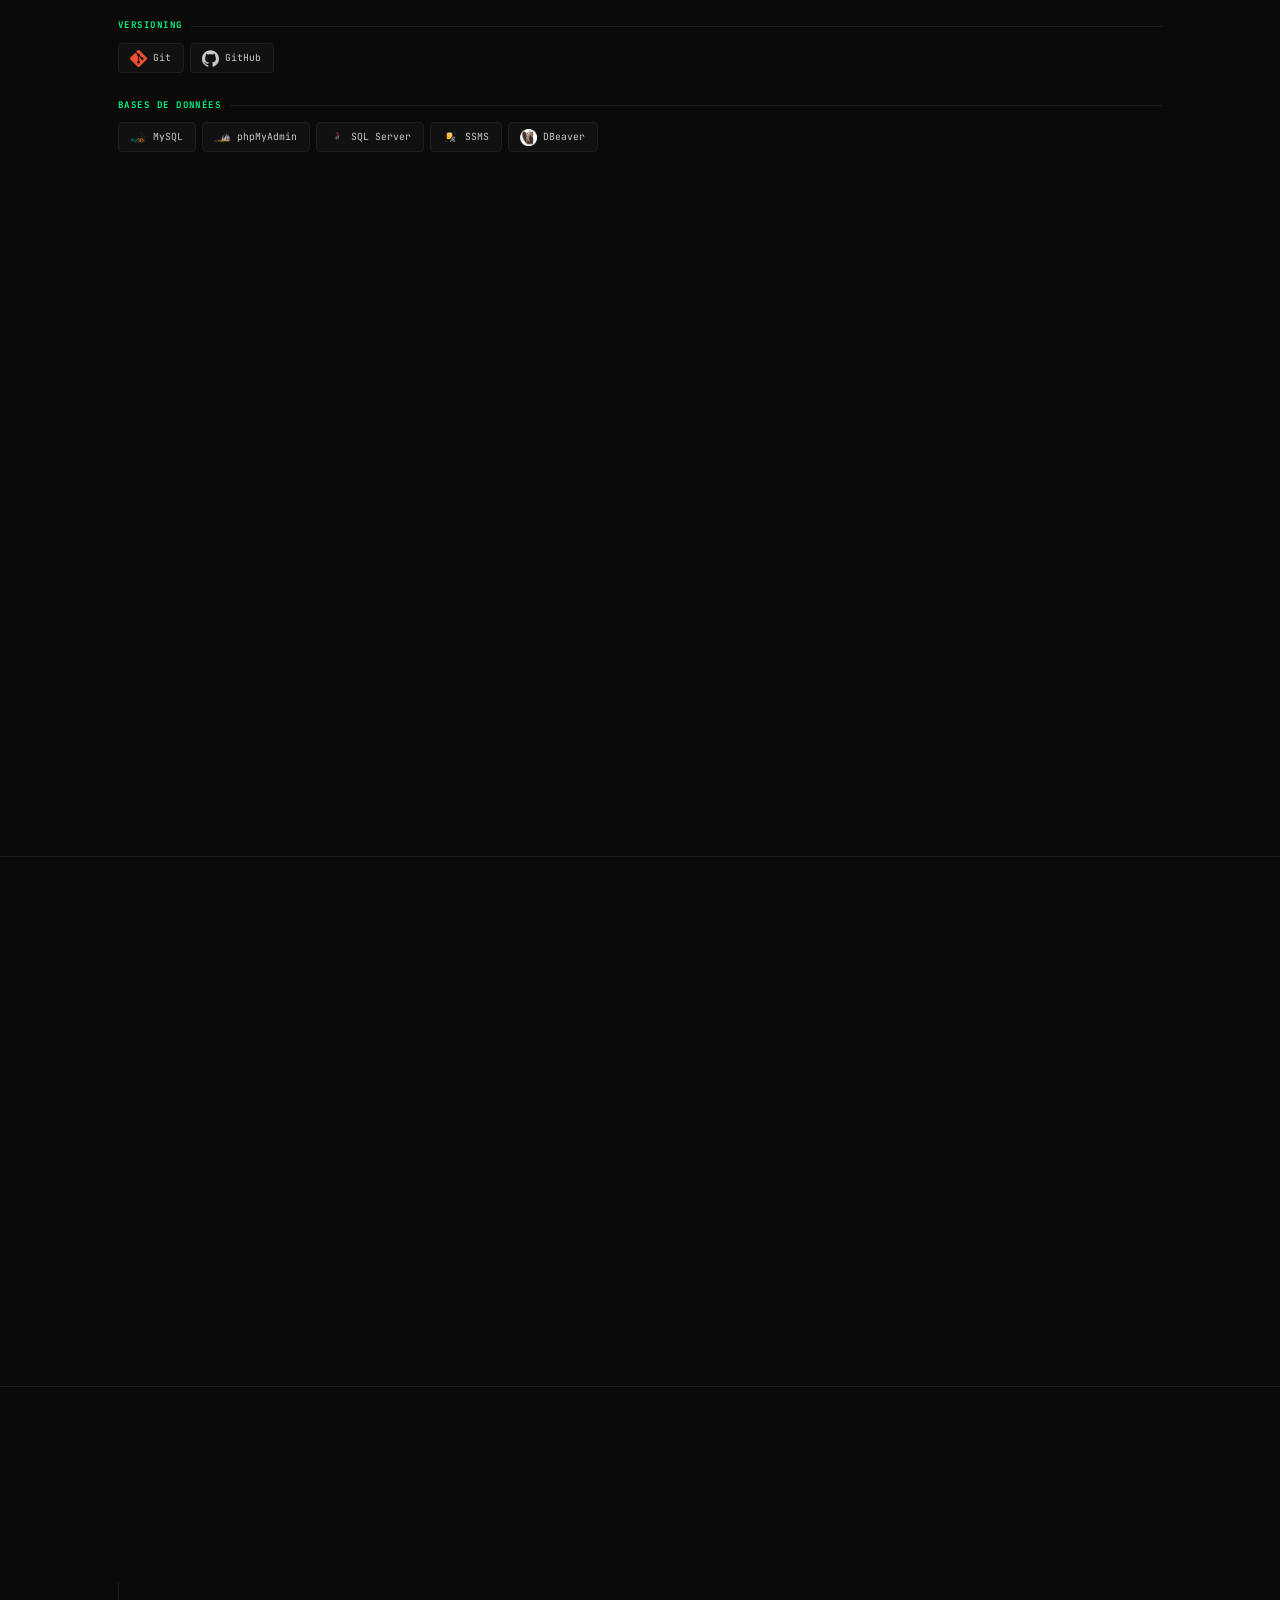
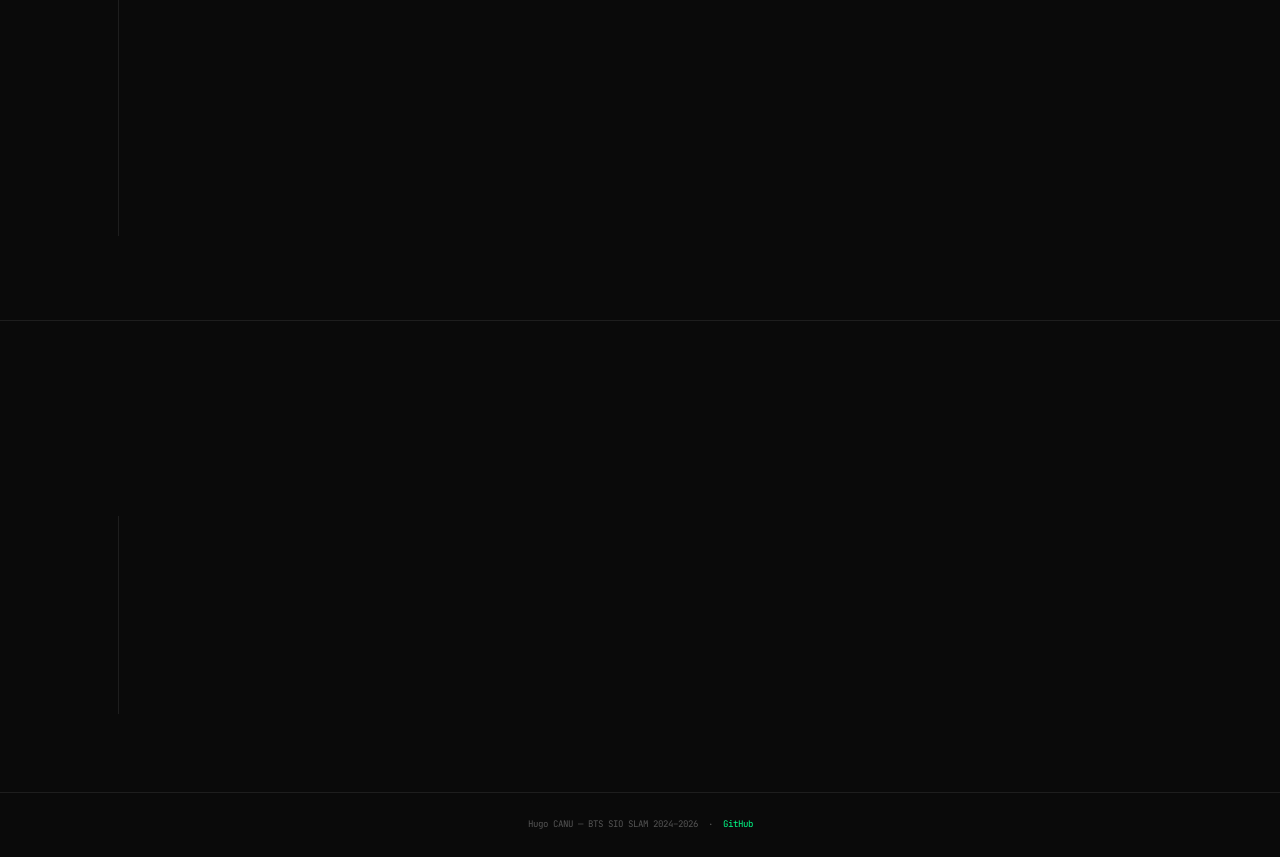
==== commit d1a24e75: "finitions" ====
--- a/index.html
+++ b/index.html
@@ -252,10 +252,11 @@
             <span>Attestation Castor Informatique — Catégorie Terminale Individuel</span>
             <span class="score">270 pts</span>
           </div>
-          <div class="certif-item reveal reveal-d2">
+          <a href="Pieces_Jointes/HCA_Attestation_ANNSI.pdf" class="certif-item reveal reveal-d2" target="_blank" rel="noopener">
             <img src="Images/Logos/Competences_Cybersécurité/Logo_Cyber_ANSSI.png" alt="ANSSI">
             <span>MOOC SecNumAcadémie — ANSSI</span>
-          </div>
+            <span class="doc-action">⬇ Télécharger</span>
+          </a>
           <a href="Pieces_Jointes/RGPD.pdf" class="certif-item reveal reveal-d2" target="_blank" rel="noopener">
             <img src="Images/Logos/Competences_Cybersécurité/Logo_RGPD.png" alt="RGPD">
             <span>Attestation RGPD</span>
--- a/css/style.css
+++ b/css/style.css
@@ -1,5 +1,3 @@
-@import url('https://fonts.googleapis.com/css2?family=JetBrains+Mono:wght@300;400;500;600;700&display=swap');
-
 *, *::before, *::after { margin: 0; padding: 0; box-sizing: border-box; }
 
 :root {
@@ -368,7 +366,24 @@
 }
 .news-section-title::after { content: ''; flex: 1; height: 1px; background: var(--border); }
 
-.news-grid { display: flex; flex-direction: column; }
+.news-sort {
+  display: flex; align-items: center; gap: 0.5rem; margin-bottom: 1rem;
+}
+.news-sort-label {
+  font-size: 0.62rem; font-weight: 600; color: var(--text-dim);
+  letter-spacing: 0.14em; text-transform: uppercase; margin-right: 0.25rem;
+}
+.news-sort-btn {
+  font-family: var(--font); font-size: 0.65rem; color: var(--text-dim);
+  background: var(--bg-card); border: 1px solid var(--border); border-radius: 4px;
+  padding: 0.28rem 0.62rem; cursor: pointer; transition: border-color 0.2s, color 0.2s, background 0.2s;
+}
+.news-sort-btn:hover { border-color: var(--border-hover); color: var(--text); }
+.news-sort-btn.active { color: var(--accent); border-color: rgba(0,255,136,0.35); background: var(--accent-dim); }
+
+.news-grid, .news-bornage-view { display: flex; flex-direction: column; }
+.news-grid[hidden], .news-bornage-view[hidden] { display: none; }
+.news-bornage-view { margin-top: 0.3rem; }
 .news-month {
   display: grid; grid-template-columns: 110px 1fr 1fr;
   gap: 0.75rem; align-items: start;
@@ -390,15 +405,31 @@
   border-color: rgba(0,255,136,0.3);
   color: var(--text); background: var(--accent-dim);
 }
-.news-item.placeholder {
-  color: var(--text-muted); font-style: italic;
-  pointer-events: none; cursor: default;
-}
 .news-item .news-title { display: block; font-size: 0.72rem; }
 .news-item .news-src {
   display: block; font-size: 0.62rem;
   color: var(--accent); margin-top: 0.15rem;
 }
+
+.news-bornage-columns { display: grid; grid-template-columns: repeat(3, minmax(0, 1fr)); gap: 0.9rem; }
+.news-bornage-col { background: var(--bg-card); border: 1px solid var(--border); border-radius: var(--radius); padding: 0.85rem; }
+.news-bornage-title { font-size: 0.62rem; font-weight: 600; color: var(--accent); letter-spacing: 0.14em; text-transform: uppercase; margin-bottom: 0.6rem; }
+.news-bornage-list { display: flex; flex-direction: column; gap: 0.45rem; }
+.news-bornage-item {
+  font-family: var(--font); display: block; width: 100%; text-align: left;
+  padding: 0.55rem 0.7rem; background: var(--bg); border: 1px solid var(--border);
+  border-radius: 4px; cursor: pointer; color: var(--text-dim); transition: all 0.2s;
+}
+.news-bornage-item:hover { border-color: rgba(0,255,136,0.3); background: var(--accent-dim); color: var(--text); }
+.news-bornage-item .news-title { display: block; font-size: 0.7rem; }
+.news-bornage-item .news-src { display: block; font-size: 0.6rem; color: var(--accent); margin-top: 0.2rem; }
+.news-bornage-item .news-date { display: block; font-size: 0.58rem; color: var(--text-muted); margin-top: 0.12rem; }
+
+.news-modal-meta { display: grid; grid-template-columns: repeat(auto-fit, minmax(170px, 1fr)); gap: 0.7rem; }
+.news-modal-meta-item { background: var(--bg); border: 1px solid var(--border); border-radius: 4px; padding: 0.65rem 0.75rem; }
+.news-modal-meta-item .meta-label { display: block; font-size: 0.58rem; font-weight: 600; color: var(--accent); letter-spacing: 0.14em; text-transform: uppercase; margin-bottom: 0.2rem; }
+.news-modal-meta-item .meta-value { font-size: 0.72rem; color: var(--text-bright); }
+.news-modal-actions { display: flex; flex-wrap: wrap; gap: 0.55rem; margin-top: 1rem; }
 
 .pptx-block {
   margin-top: 3rem; padding: 1.5rem;
@@ -723,5 +754,6 @@
   .navbar-links { display: none; }
   .news-month { grid-template-columns: 85px 1fr; }
   .news-month .news-item:nth-child(3) { grid-column: 2; }
+  .news-bornage-columns { grid-template-columns: 1fr; }
   .section-title { font-size: 1.4rem; }
 }
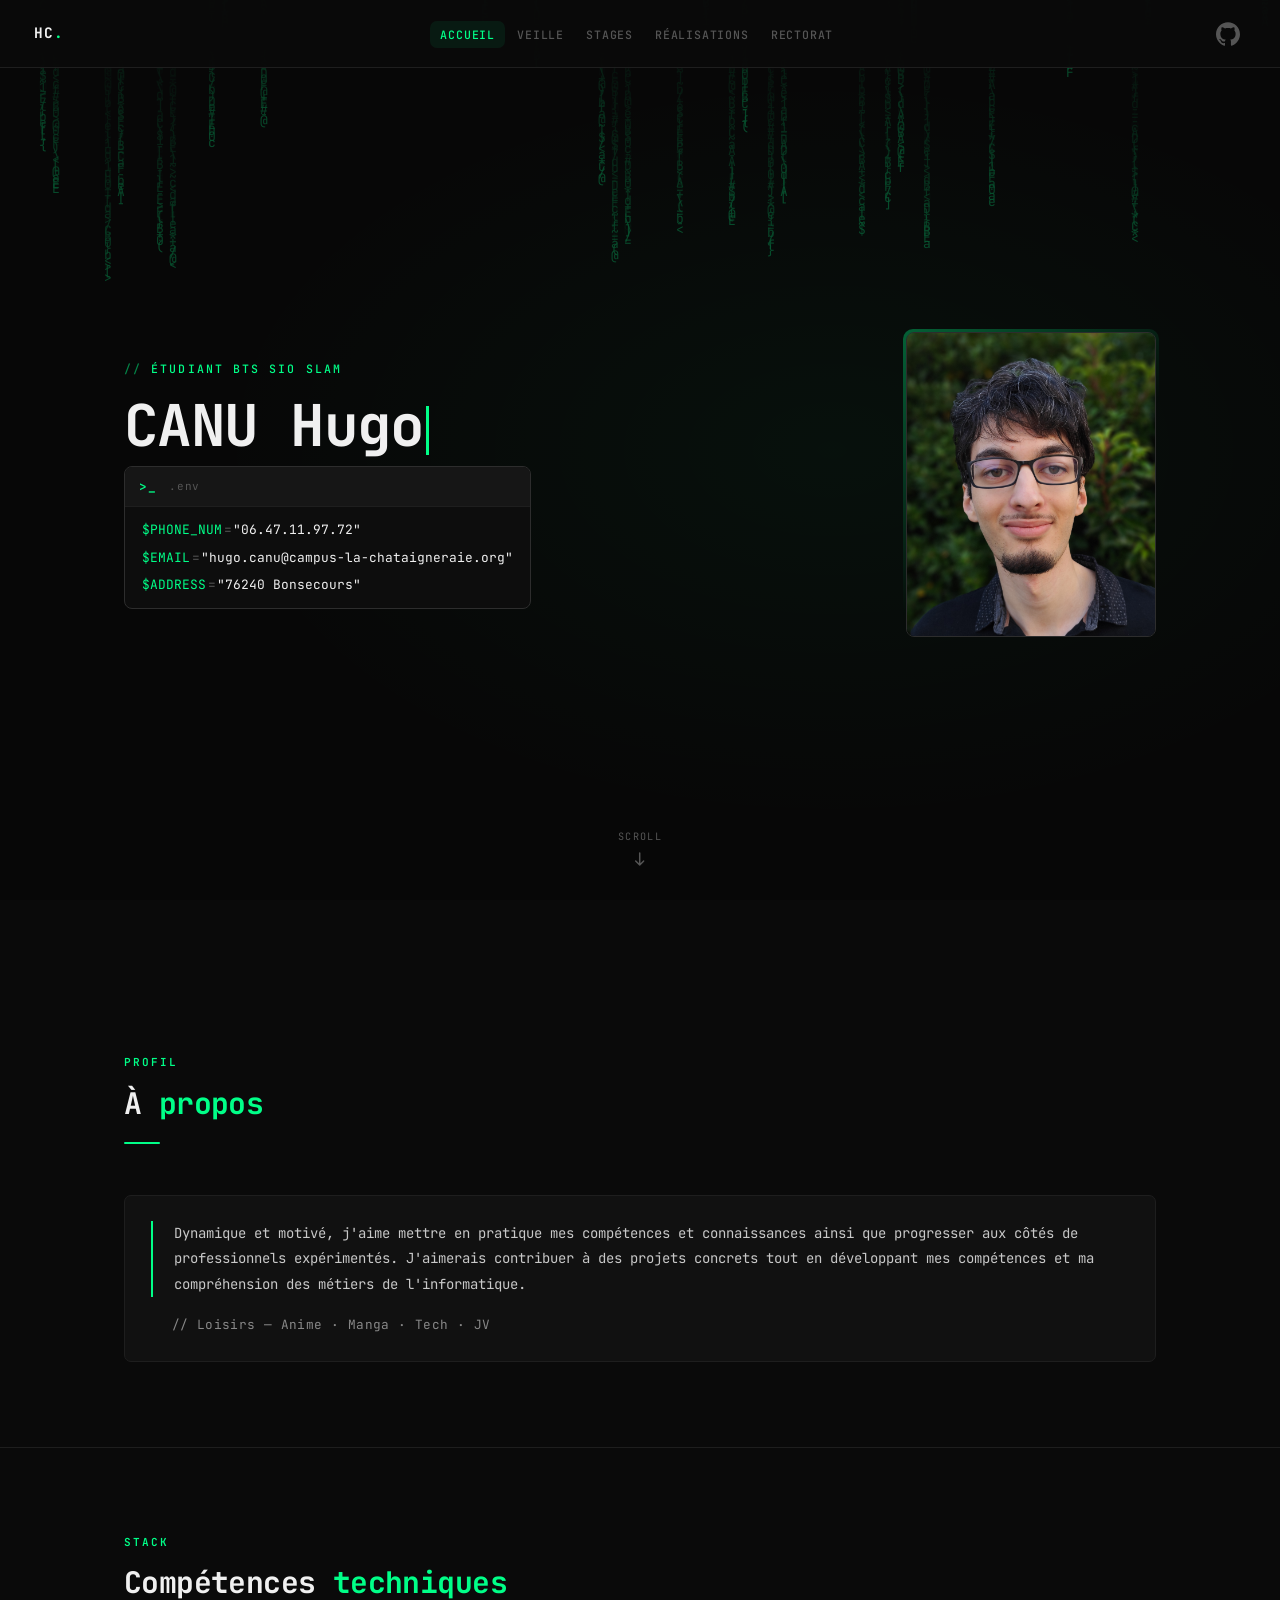
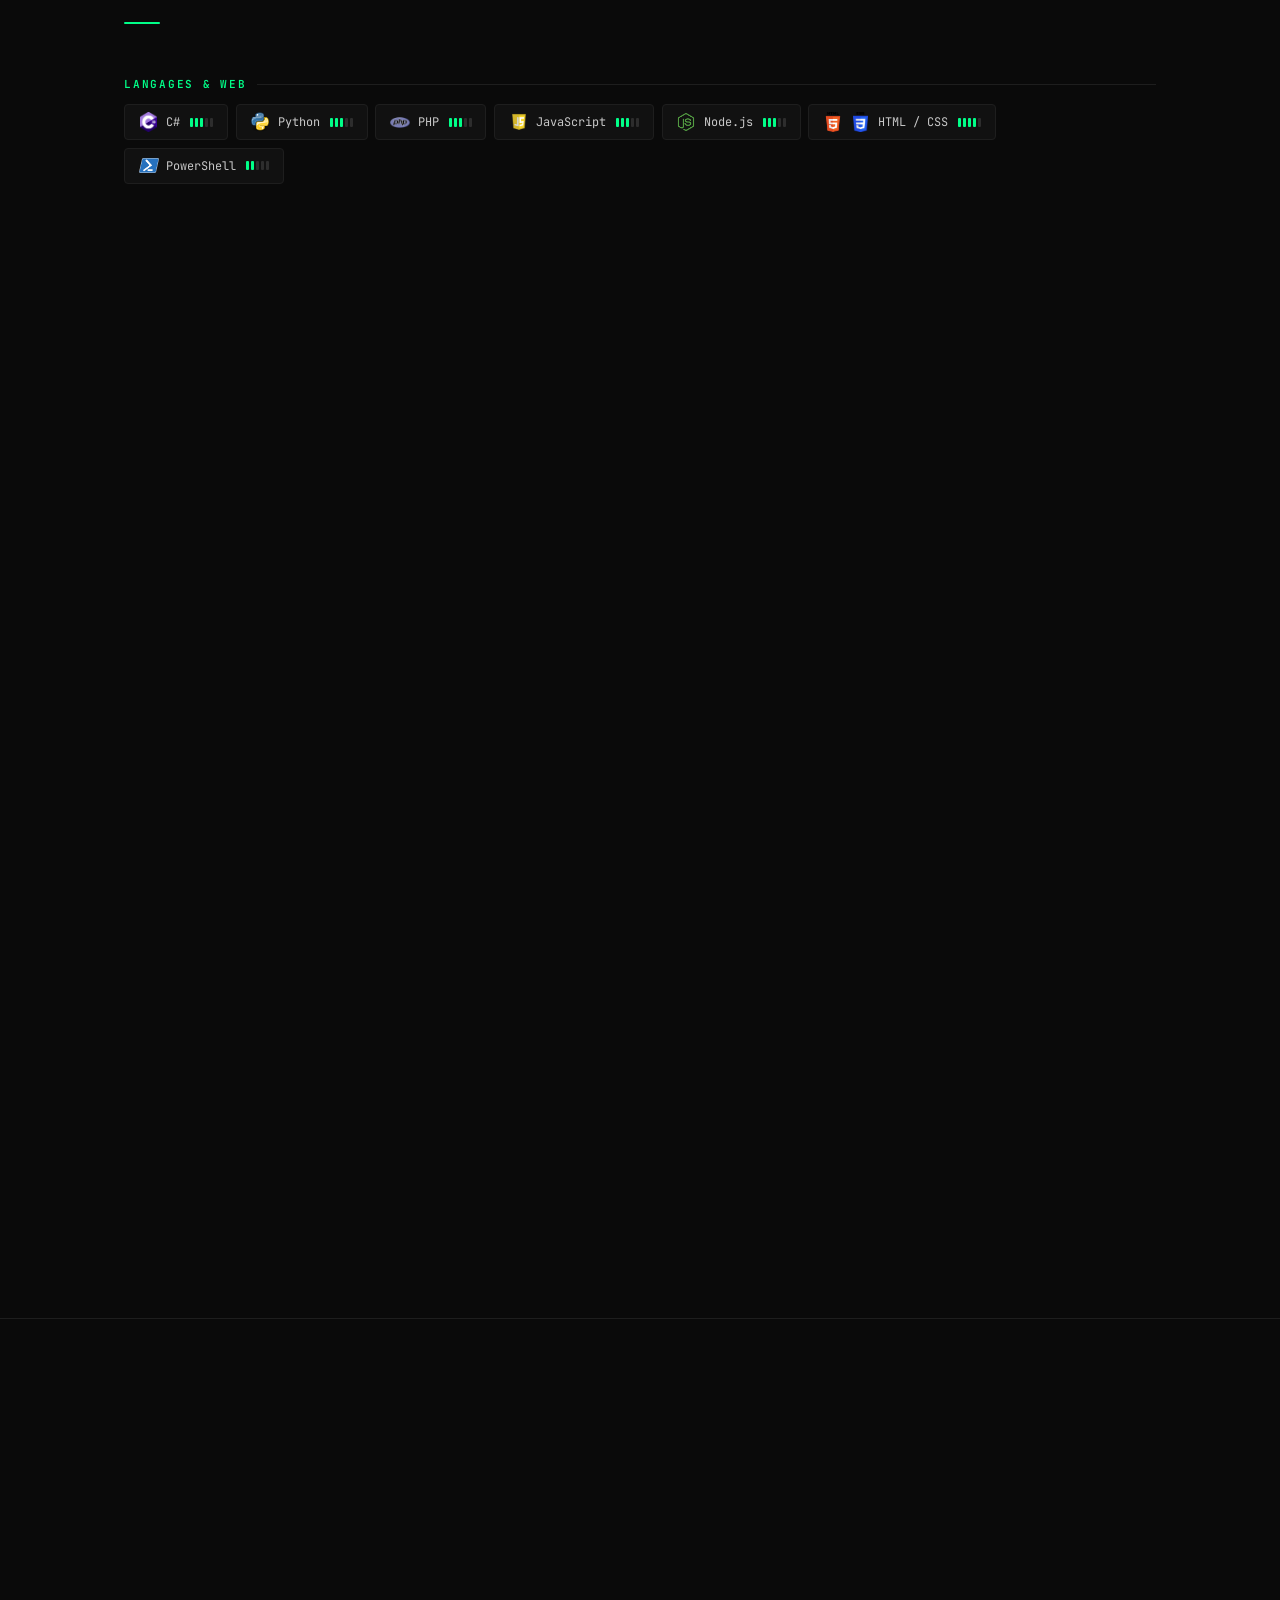
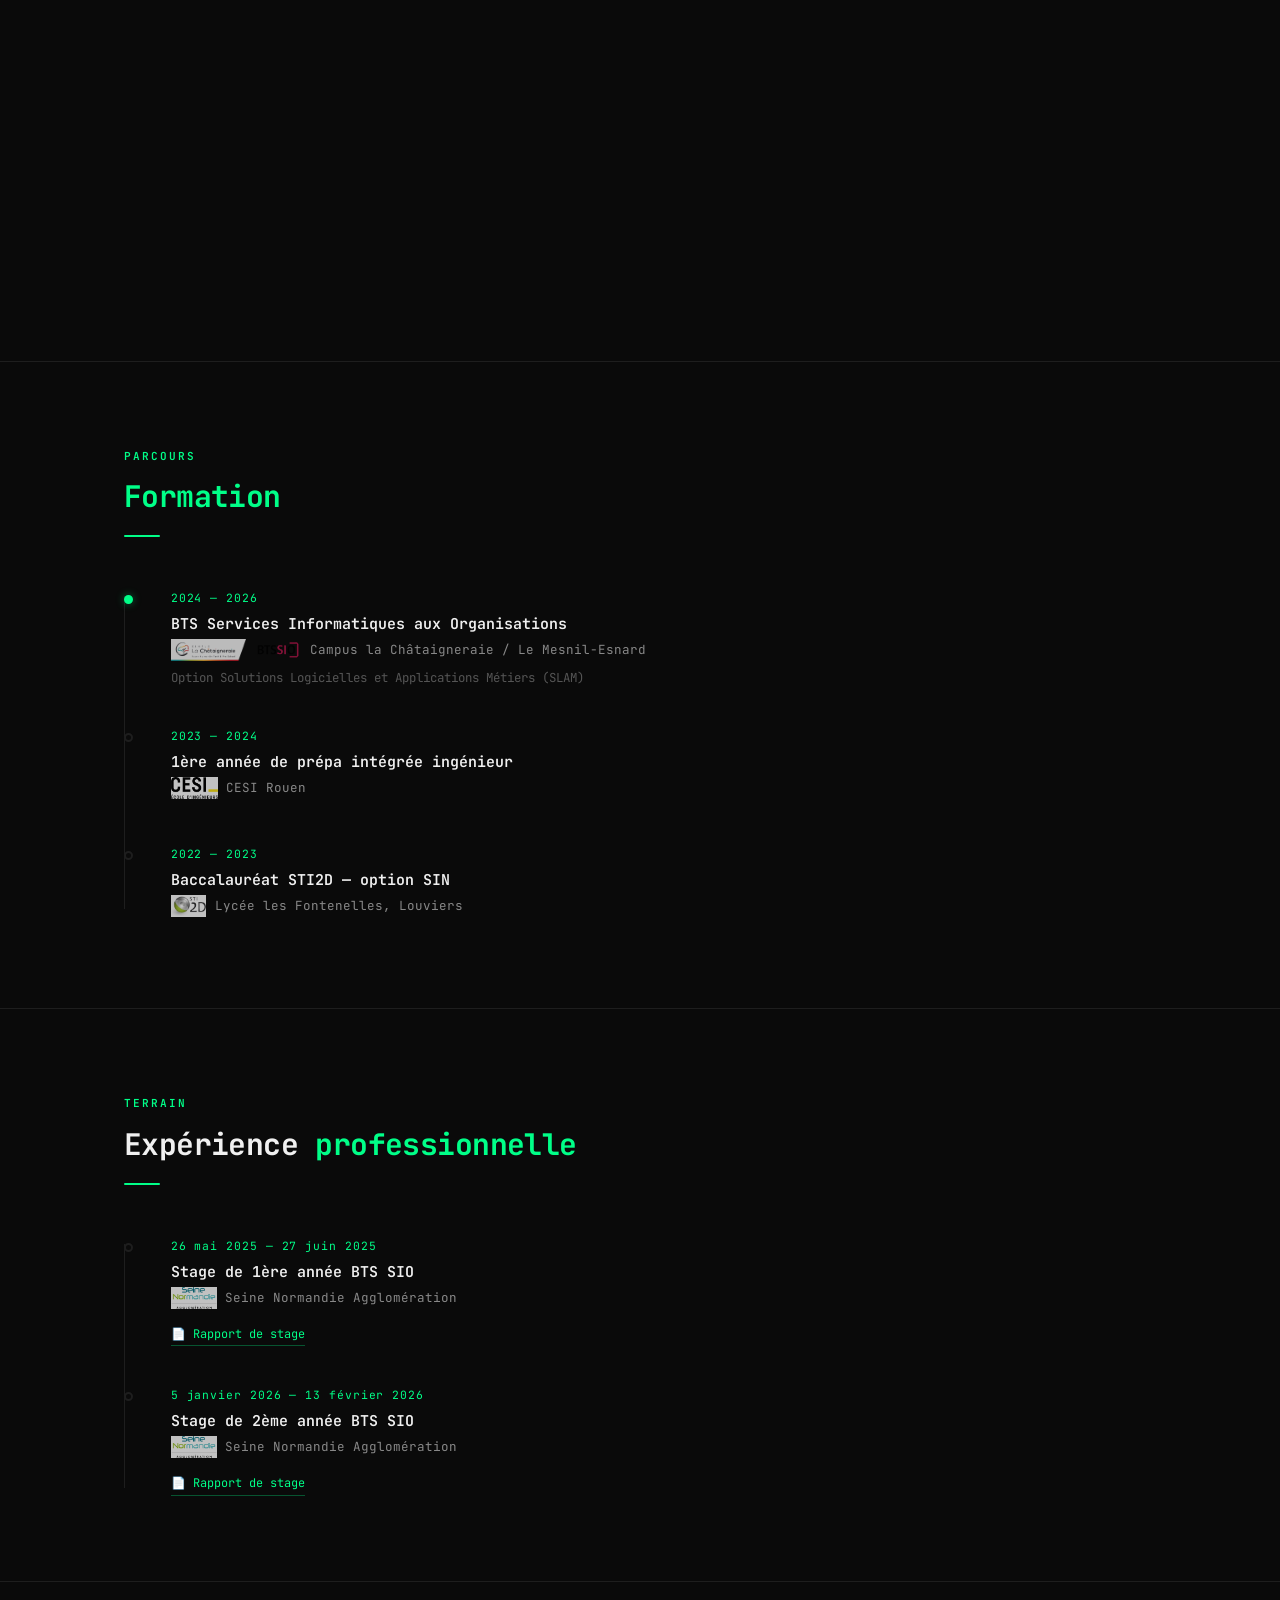
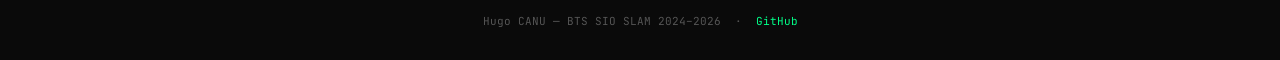
==== commit 3bc5ddfb: "Améliorations Onglets Accueil et Stage" ====
--- a/index.html
+++ b/index.html
@@ -63,7 +63,7 @@
               <span class="t-var">$EMAIL</span><span class="t-eq">=</span><span class="t-val">"hugo.canu@campus-la-chataigneraie.org"</span>
             </p>
             <p class="terminal-line">
-              <span class="t-var">$ADDRESS</span><span class="t-eq">=</span><span class="t-val">"87 Route de Paris, 76240 Bonsecours"</span>
+              <span class="t-var">$ADDRESS</span><span class="t-eq">=</span><span class="t-val">"76240 Bonsecours"</span>
             </p>
           </div>
         </div>
@@ -115,14 +115,37 @@
           <div class="reveal">
             <p class="skill-category-title">Langages &amp; Web</p>
             <div class="skills-grid">
-              <span class="skill-chip"><img src="Images/Logos/Développement/LangagesDeProgrammation/Logo_Langage_Csharp.png"     alt="">C#</span>
-              <span class="skill-chip"><img src="Images/Logos/Développement/LangagesDeProgrammation/Logo_Langage_Python.png"     alt="">Python</span>
-              <span class="skill-chip"><img src="Images/Logos/Développement/LangagesDeProgrammation/Logo_PowerShell.png"          alt="">PowerShell</span>
-              <span class="skill-chip"><img src="Images/Logos/Développement/LangagesDeProgrammation/Logo_Langage_PHP.png"        alt="">PHP</span>
-              <span class="skill-chip"><img src="Images/Logos/Développement/LangagesDeProgrammation/Logo_Langage_HTML.png" alt="HTML"><img src="Images/Logos/Développement/LangagesDeProgrammation/Logo_Langage_CSS.png" alt="CSS">HTML / CSS</span>
-              <span class="skill-chip"><img src="Images/Logos/Développement/LangagesDeProgrammation/Logo_Langage_JavaScript.webp" alt="">JavaScript</span>
-              <span class="skill-chip"><img src="Images/Logos/Développement/LangagesDeProgrammation/Logo_NodeJS.png"               alt="">Node.js</span>
-              <span class="skill-chip"><img src="Images/Logos/Développement/LangagesDeProgrammation/Boostrap_Logo.png"             alt="">Bootstrap</span>
+              <span class="skill-chip" data-level="autonome" data-activities="erasmove,exercices-csharp"><img src="Images/Logos/Développement/LangagesDeProgrammation/Logo_Langage_Csharp.png"      alt="">C#</span>
+              <span class="skill-chip" data-level="autonome" data-activities="scripts-discord,bogue-trello,algo-maths"><img src="Images/Logos/Développement/LangagesDeProgrammation/Logo_Langage_Python.png"      alt="">Python</span>
+              <span class="skill-chip" data-level="autonome" data-activities="annuaire,annuaire-v2,cybernews"><img src="Images/Logos/Développement/LangagesDeProgrammation/Logo_Langage_PHP.png"         alt="">PHP</span>
+              <span class="skill-chip" data-level="autonome" data-activities="annuaire,annuaire-v2,stocks,portfolio"><img src="Images/Logos/Développement/LangagesDeProgrammation/Logo_Langage_JavaScript.webp" alt="">JavaScript</span>
+              <span class="skill-chip" data-level="autonome" data-activities="stocks"><img src="Images/Logos/Développement/LangagesDeProgrammation/Logo_NodeJS.png"              alt="">Node.js</span>
+              <span class="skill-chip" data-level="avance" data-activities="annuaire,annuaire-v2,cybernews,portfolio"><img src="Images/Logos/Développement/LangagesDeProgrammation/Logo_Langage_HTML.png" alt="HTML"><img src="Images/Logos/Développement/LangagesDeProgrammation/Logo_Langage_CSS.png" alt="CSS">HTML / CSS</span>
+              <span class="skill-chip" data-level="debutant" data-activities="scripts-powershell,tp-powershell"><img src="Images/Logos/Développement/LangagesDeProgrammation/Logo_PowerShell.png"          alt="">PowerShell</span>
+            </div>
+          </div>
+
+          <!-- Frameworks -->
+          <div class="reveal">
+            <p class="skill-category-title">Frameworks</p>
+            <div class="skills-grid">
+              <span class="skill-chip" data-level="autonome" data-activities="bogue,tp-symfony"><img src="Images/Logos/Développement/LangagesDeProgrammation/Logo_Framework_Symfony.webp"   alt="">Symfony</span>
+              <span class="skill-chip" data-level="autonome" data-activities="erasmove,exercices-csharp"><img src="Images/Logos/Développement/LangagesDeProgrammation/Logo_Framework_.NET.webp"      alt="">.NET</span>
+              <span class="skill-chip" data-level="autonome" data-activities="bogue,tp-symfony"><img src="Images/Logos/Développement/LangagesDeProgrammation/Logo_Framework_Twig.png"       alt="">Twig</span>
+              <span class="skill-chip" data-level="autonome" data-activities="stocks"><img src="Images/Logos/Développement/LangagesDeProgrammation/Boostrap_Logo.png"             alt="">Bootstrap</span>
+            </div>
+          </div>
+
+          <!-- Bases de données -->
+          <div class="reveal reveal-d1">
+            <p class="skill-category-title">Bases de données</p>
+            <div class="skills-grid">
+              <span class="skill-chip" data-level="autonome" data-activities="tpsql,annuaire,stocks,cybernews"><img src="Images/Logos/Développement/BasesDeDonnes/Logo_BD_SQL.png"                     alt="">Langage SQL</span>
+              <span class="skill-chip" data-level="autonome" data-activities="annuaire,annuaire-v2,stocks,cybernews"><img src="Images/Logos/Développement/BasesDeDonnes/Logo_BD_MySQL.webp"                  alt="">MySQL</span>
+              <span class="skill-chip" data-level="autonome" data-activities="cybernews"><img src="Images/Logos/Développement/BasesDeDonnes/Logo_BD_phpMyAdmin.png"              alt="">phpMyAdmin</span>
+              <span class="skill-chip" data-level="debutant"><img src="Images/Logos/Développement/BasesDeDonnes/Logo_BD_MicrosoftSQLServer.png"      alt="">SQL Server</span>
+              <span class="skill-chip" data-level="debutant"><img src="Images/Logos/Développement/BasesDeDonnes/Logo_SSMS.png"                       alt="">SSMS</span>
+              <span class="skill-chip" data-level="debutant"><img src="Images/Logos/Développement/BasesDeDonnes/Logo_Dbeaver.png"                    alt="">DBeaver</span>
             </div>
           </div>
 
@@ -130,20 +153,20 @@
           <div class="reveal reveal-d1">
             <p class="skill-category-title">Versioning</p>
             <div class="skills-grid">
-              <span class="skill-chip"><img src="Images/Logos/Développement/Outils/Logo_GIT.png"    alt="">Git</span>
-              <span class="skill-chip"><svg width="17" height="17" viewBox="0 0 24 24" fill="currentColor" style="flex-shrink:0"><path d="M12 .297c-6.63 0-12 5.373-12 12 0 5.303 3.438 9.8 8.205 11.385.6.113.82-.258.82-.577 0-.285-.01-1.04-.015-2.04-3.338.724-4.042-1.61-4.042-1.61-.546-1.385-1.335-1.755-1.335-1.755-1.087-.744.084-.729.084-.729 1.205.084 1.838 1.236 1.838 1.236 1.07 1.835 2.809 1.305 3.495.998.108-.776.417-1.305.76-1.605-2.665-.3-5.466-1.332-5.466-5.93 0-1.31.465-2.38 1.235-3.22-.135-.303-.54-1.523.105-3.176 0 0 1.005-.322 3.3 1.23.96-.267 1.98-.399 3-.405 1.02.006 2.04.138 3 .405 2.28-1.552 3.285-1.23 3.285-1.23.645 1.653.24 2.873.12 3.176.765.84 1.23 1.91 1.23 3.22 0 4.61-2.805 5.625-5.475 5.92.42.36.81 1.096.81 2.22 0 1.606-.015 2.896-.015 3.286 0 .315.21.69.825.57C20.565 22.092 24 17.592 24 12.297c0-6.627-5.373-12-12-12"/></svg>GitHub</span>
-            </div>
-          </div>
-
-          <!-- Bases de données -->
-          <div class="reveal reveal-d1">
-            <p class="skill-category-title">Bases de données</p>
-            <div class="skills-grid">
-              <span class="skill-chip"><img src="Images/Logos/Développement/BasesDeDonnes/Logo_BD_MySQL.webp"                       alt="">MySQL</span>
-              <span class="skill-chip"><img src="Images/Logos/Développement/BasesDeDonnes/Logo_BD_phpMyAdmin.png"                   alt="">phpMyAdmin</span>
-              <span class="skill-chip"><img src="Images/Logos/Développement/BasesDeDonnes/Logo_BD_MicrosoftSQLServer.png"           alt="">SQL Server</span>
-              <span class="skill-chip"><img src="Images/Logos/Développement/BasesDeDonnes/Logo_SSMS.png"                              alt="">SSMS</span>
-              <span class="skill-chip"><img src="Images/Logos/Développement/BasesDeDonnes/Logo_Dbeaver.png"                               alt="">DBeaver</span>
+              <span class="skill-chip" data-level="autonome" data-activities="portfolio"><img src="Images/Logos/Développement/Outils/Logo_GIT.png"    alt="">Git</span>
+              <span class="skill-chip" data-level="autonome" data-activities="portfolio"><svg width="17" height="17" viewBox="0 0 24 24" fill="currentColor" style="flex-shrink:0"><path d="M12 .297c-6.63 0-12 5.373-12 12 0 5.303 3.438 9.8 8.205 11.385.6.113.82-.258.82-.577 0-.285-.01-1.04-.015-2.04-3.338.724-4.042-1.61-4.042-1.61-.546-1.385-1.335-1.755-1.335-1.755-1.087-.744.084-.729.084-.729 1.205.084 1.838 1.236 1.838 1.236 1.07 1.835 2.809 1.305 3.495.998.108-.776.417-1.305.76-1.605-2.665-.3-5.466-1.332-5.466-5.93 0-1.31.465-2.38 1.235-3.22-.135-.303-.54-1.523.105-3.176 0 0 1.005-.322 3.3 1.23.96-.267 1.98-.399 3-.405 1.02.006 2.04.138 3 .405 2.28-1.552 3.285-1.23 3.285-1.23.645 1.653.24 2.873.12 3.176.765.84 1.23 1.91 1.23 3.22 0 4.61-2.805 5.625-5.475 5.92.42.36.81 1.096.81 2.22 0 1.606-.015 2.896-.015 3.286 0 .315.21.69.825.57C20.565 22.092 24 17.592 24 12.297c0-6.627-5.373-12-12-12"/></svg>GitHub</span>
+            </div>
+          </div>
+
+          <!-- IDEs & Éditeurs -->
+          <div class="reveal">
+            <p class="skill-category-title">IDEs &amp; Éditeurs</p>
+            <div class="skills-grid">
+              <span class="skill-chip" data-level="avance" data-activities="portfolio"><img src="Images/Logos/Développement/IDEs/Logo_VisualStudioCode.png"         alt="">VS Code</span>
+              <span class="skill-chip" data-level="debutant"><img src="Images/Logos/Développement/IDEs/Logo_JetbrainsRider.png"           alt="">JetBrains Rider</span>
+              <span class="skill-chip" data-level="debutant"><img src="Images/Logos/Développement/IDEs/Logo_VisualStudio.png"             alt="">Visual Studio</span>
+              <span class="skill-chip" data-level="debutant"><img src="Images/Logos/Développement/Virtualisation/Logo_AndroidStudio.png"  alt="">Android Studio</span>
+              <span class="skill-chip" data-level="debutant"><img src="Images/Logos/Développement/IDEs/Logo_SublimeText.png"              alt="">Sublime Text</span>
             </div>
           </div>
 
@@ -151,22 +174,10 @@
           <div class="reveal reveal-d2">
             <p class="skill-category-title">Virtualisation &amp; Infra</p>
             <div class="skills-grid">
-              <span class="skill-chip"><img src="Images/Logos/Développement/Virtualisation/LogoVirtualBox.png"  alt="">VirtualBox</span>
-              <span class="skill-chip"><img src="Images/Logos/Développement/Virtualisation/LogoVMWare.png"      alt="">VMware</span>
-              <span class="skill-chip"><img src="Images/Logos/Développement/Virtualisation/Logo_Docker.png"     alt="">Docker</span>
-              <span class="skill-chip"><img src="Images/Logos/Développement/LangagesDeProgrammation/Logo_WampServer.png"  alt="">WampServer</span>
-              <span class="skill-chip"><img src="Images/Logos/Développement/Virtualisation/Logo_AndroidStudio.png"        alt="">Android Studio</span>
-            </div>
-          </div>
-
-          <!-- IDEs & Éditeurs -->
-          <div class="reveal">
-            <p class="skill-category-title">IDEs &amp; Éditeurs</p>
-            <div class="skills-grid">
-              <span class="skill-chip"><img src="Images/Logos/Développement/IDEs/Logo_JetbrainsRider.png"   alt="">JetBrains Rider</span>
-              <span class="skill-chip"><img src="Images/Logos/Développement/IDEs/Logo_VisualStudio.png"     alt="">Visual Studio</span>
-              <span class="skill-chip"><img src="Images/Logos/Développement/IDEs/Logo_VisualStudioCode.png" alt="">VS Code</span>
-              <span class="skill-chip"><img src="Images/Logos/Développement/IDEs/Logo_SublimeText.png"      alt="">Sublime Text</span>
+              <span class="skill-chip" data-level="debutant"><img src="Images/Logos/Développement/Virtualisation/LogoVirtualBox.png"  alt="">VirtualBox</span>
+              <span class="skill-chip" data-level="debutant"><img src="Images/Logos/Développement/Virtualisation/LogoVMWare.png"      alt="">VMware</span>
+              <span class="skill-chip" data-level="debutant" data-activities="erasmove,bogue"><img src="Images/Logos/Développement/Virtualisation/Logo_Docker.png"     alt="">Docker</span>
+              <span class="skill-chip" data-level="autonome" data-activities="annuaire,cybernews"><img src="Images/Logos/Développement/LangagesDeProgrammation/Logo_WampServer.png"  alt="">WampServer</span>
             </div>
           </div>
 
@@ -174,10 +185,18 @@
           <div class="reveal">
             <p class="skill-category-title">Linux</p>
             <div class="skills-grid">
-              <span class="skill-chip"><img src="Images/Logos/Linux/Logo_Linux_Kali.png"   alt="">Kali Linux</span>
-              <span class="skill-chip"><img src="Images/Logos/Linux/Logo_Linux_Ubuntu.png" alt="">Ubuntu</span>
-              <span class="skill-chip"><img src="Images/Logos/Linux/Logo_Linux_Debian.png" alt="">Debian</span>
-              <span class="skill-chip"><img src="Images/Logos/Linux/Logo_Linux_Fedora.png" alt="">Fedora</span>
+              <span class="skill-chip" data-level="avance" data-activities="fedora"><img src="Images/Logos/Linux/Logo_Linux_Fedora.png" alt="">Fedora</span>
+              <span class="skill-chip" data-level="debutant" data-activities="kali"><img src="Images/Logos/Linux/Logo_Linux_Kali.png"   alt="">Kali Linux</span>
+              <span class="skill-chip" data-level="debutant" data-activities="ubuntu"><img src="Images/Logos/Linux/Logo_Linux_Ubuntu.png" alt="">Ubuntu</span>
+              <span class="skill-chip" data-level="debutant" data-activities="debian"><img src="Images/Logos/Linux/Logo_Linux_Debian.png" alt="">Debian</span>
+            </div>
+          </div>
+
+          <!-- Outils ITSM -->
+          <div class="reveal">
+            <p class="skill-category-title">Outils ITSM</p>
+            <div class="skills-grid">
+              <span class="skill-chip" data-level="autonome" data-activities="glpi,support"><img src="Images/Logos/Développement/Logo_GLPI.png" alt="">GLPI</span>
             </div>
           </div>
 
@@ -185,10 +204,10 @@
           <div class="reveal reveal-d1">
             <p class="skill-category-title">Cybersécurité</p>
             <div class="skills-grid">
-              <span class="skill-chip"><img src="Images/Logos/Competences_Cybersécurité/Logo_RGPD.png"           alt="">RGPD</span>
-              <span class="skill-chip"><img src="Images/Logos/Competences_Cybersécurité/Logo_Cyber_ANSSI.png"    alt="">ANSSI (MOOC)</span>
-              <span class="skill-chip"><img src="Images/Logos/Competences_Cybersécurité/Logo_Cyber_RootME.png"   alt="">Root Me</span>
-              <span class="skill-chip"><img src="Images/Logos/Competences_Cybersécurité/Logo_Cadena.png"         alt="">Cryptologie</span>
+              <span class="skill-chip" data-level="avance" data-activities="certif-rgpd"><img src="Images/Logos/Competences_Cybersécurité/Logo_RGPD.png"           alt="">RGPD</span>
+              <span class="skill-chip" data-level="avance" data-activities="certif-anssi"><img src="Images/Logos/Competences_Cybersécurité/Logo_Cyber_ANSSI.png"    alt="">ANSSI (MOOC)</span>
+              <span class="skill-chip" data-level="autonome"><img src="Images/Logos/Competences_Cybersécurité/Logo_Cyber_RootME.png"   alt="">Root Me</span>
+              <span class="skill-chip" data-level="autonome"><img src="Images/Logos/Competences_Cybersécurité/Logo_Cadena.png"         alt="">Cryptologie</span>
             </div>
           </div>
 
@@ -196,11 +215,11 @@
           <div class="reveal reveal-d2">
             <p class="skill-category-title">Suite Office</p>
             <div class="skills-grid">
-              <span class="skill-chip"><img src="Images/Logos/Office/Logo_Office_Word.png"        alt="">Word</span>
-              <span class="skill-chip"><img src="Images/Logos/Office/Logo_Office_Excel.png"       alt="">Excel</span>
-              <span class="skill-chip"><img src="Images/Logos/Office/Logo_Office_PowerPoint.png"  alt="">PowerPoint</span>
-              <span class="skill-chip"><img src="Images/Logos/Office/Logo_Office_Outlook.png"     alt="">Outlook</span>
-              <span class="skill-chip"><img src="Images/Logos/Office/Logo_Office_MSTeams.png"     alt="">Teams</span>
+              <span class="skill-chip" data-level="autonome"><img src="Images/Logos/Office/Logo_Office_Word.png"        alt="">Word</span>
+              <span class="skill-chip" data-level="autonome" data-activities="synthese"><img src="Images/Logos/Office/Logo_Office_Excel.png"       alt="">Excel</span>
+              <span class="skill-chip" data-level="autonome"><img src="Images/Logos/Office/Logo_Office_PowerPoint.png"  alt="">PowerPoint</span>
+              <span class="skill-chip" data-level="avance"><img src="Images/Logos/Office/Logo_Office_Outlook.png"     alt="">Outlook</span>
+              <span class="skill-chip" data-level="avance"><img src="Images/Logos/Office/Logo_Office_MSTeams.png"     alt="">Teams</span>
             </div>
           </div>
 
@@ -208,16 +227,9 @@
           <div class="reveal">
             <p class="skill-category-title">Langues</p>
             <div class="skills-grid">
-              <span class="skill-chip"><img src="Images/Logos/LanguesParlées/Drapeau_France.png"     alt="">Français — natif</span>
-              <span class="skill-chip"><img src="Images/Logos/LanguesParlées/Drapeau_Angleterre.png" alt="">Anglais — B2/C1</span>
-            </div>
-          </div>
-
-          <!-- Outils ITSM -->
-          <div class="reveal">
-            <p class="skill-category-title">Outils ITSM</p>
-            <div class="skills-grid">
-              <span class="skill-chip"><img src="Images/Logos/Développement/Logo_GLPI.png" alt="">GLPI</span>
+              <span class="skill-chip" data-level="expert"><img src="Images/Logos/LanguesParlées/Drapeau_France.png"     alt="">Français — natif</span>
+              <span class="skill-chip" data-level="expert"><img src="Images/Logos/LanguesParlées/Drapeau_Angleterre.png" alt="">Anglais — C1</span>
+              <span class="skill-chip" data-level="debutant"><img src="Images/Logos/LanguesParlées/Drapeau_Espagne.svg" alt="">Espagnol</span>
             </div>
           </div>
 
@@ -225,8 +237,8 @@
           <div class="reveal reveal-d1">
             <p class="skill-category-title">Soft Skills</p>
             <div class="skills-grid">
-              <span class="skill-chip"><img src="Images/Logos/SoftSkills/Logo_TravailEnEquipe.png" alt="">Travail en équipe</span>
-              <span class="skill-chip"><img src="Images/Logos/SoftSkills/Autonomie.png"            alt="">Autonomie</span>
+              <span class="skill-chip" data-level="avance" data-activities="support"><img src="Images/Logos/SoftSkills/Logo_TravailEnEquipe.png" alt="">Travail en équipe</span>
+              <span class="skill-chip" data-level="avance" data-activities="annuaire,stocks"><img src="Images/Logos/SoftSkills/Autonomie.png"            alt="">Autonomie</span>
             </div>
           </div>
 
--- a/css/style.css
+++ b/css/style.css
@@ -14,11 +14,11 @@
   --text-muted:   #555555;
   --text-dim:     #888888;
   --font:         'JetBrains Mono', 'Courier New', monospace;
-  --radius:       6px;
-  --nav-h:        56px;
-}
-
-html { scroll-behavior: smooth; font-size: clamp(14px, 0.875vw, 18px); }
+  --radius:       7px;
+  --nav-h:        68px;
+}
+
+html { scroll-behavior: smooth; font-size: clamp(17px, 1.1vw, 22px); }
 
 body {
   background: var(--bg);
@@ -30,7 +30,7 @@
 }
 
 /* ─── Scrollbar ─── */
-::-webkit-scrollbar { width: 5px; }
+::-webkit-scrollbar { width: 6px; }
 ::-webkit-scrollbar-track { background: var(--bg); }
 ::-webkit-scrollbar-thumb { background: #252525; border-radius: 3px; }
 ::-webkit-scrollbar-thumb:hover { background: var(--accent); }
@@ -72,7 +72,7 @@
   border-radius: var(--radius); transition: background 0.2s; flex-shrink: 0;
 }
 .navbar-gh:hover { background: var(--accent-dim); }
-.navbar-gh svg { width: 20px; height: 20px; fill: var(--text-muted); transition: fill 0.2s; }
+.navbar-gh svg { width: 24px; height: 24px; fill: var(--text-muted); transition: fill 0.2s; }
 .navbar-gh:hover svg { fill: var(--accent); }
 
 /* ─── Layout ─── */
@@ -186,7 +186,7 @@
   opacity: 0.35;
 }
 .hero-photo {
-  width: clamp(210px, 14vw, 280px); height: clamp(255px, 17vw, 340px);
+  width: clamp(250px, 17vw, 330px); height: clamp(305px, 20vw, 400px);
   object-fit: cover; object-position: top center;
   border-radius: 8px; border: 1px solid var(--border-hover);
   display: block; position: relative; z-index: 1;
@@ -256,11 +256,127 @@
   background: var(--accent-dim); color: var(--text-bright);
 }
 .skill-chip img {
-  width: 17px; height: 17px; object-fit: contain; flex-shrink: 0;
+  width: 20px; height: 20px; object-fit: contain; flex-shrink: 0;
 }
 .veille-block .skill-chip img {
-  width: 28px; height: 28px;
-}
+  width: 34px; height: 34px;
+}
+
+/* Puce liée à un niveau / des activités → popover au survol */
+.skill-chip.has-activities { position: relative; cursor: pointer; }
+.skill-chip.has-activities:focus-visible { outline: 1px solid var(--accent); outline-offset: 2px; }
+
+/* Mini-jauge dans la puce */
+.skill-chip-meter { display: inline-flex; align-items: flex-end; gap: 2px; margin-left: 0.15rem; }
+.skill-chip-meter i { display: block; width: 3px; height: 9px; border-radius: 1px; background: var(--border-hover); }
+.skill-chip-meter i.on { background: var(--accent); }
+
+.skill-popover {
+  position: absolute; left: 0; bottom: calc(100% + 10px); z-index: 50;
+  width: 330px; max-width: calc(100vw - 32px);
+  background: var(--bg-elevated); border: 1px solid rgba(0,255,136,0.3);
+  border-radius: var(--radius); box-shadow: 0 10px 30px rgba(0,0,0,0.65);
+  opacity: 0; visibility: hidden; transform: translateY(4px);
+  transition: opacity 0.15s, transform 0.15s, visibility 0.15s;
+  cursor: default; text-align: left;
+}
+/* Flèche vers la puce */
+.skill-popover::before {
+  content: ''; position: absolute; left: 1.1rem; top: 100%;
+  width: 9px; height: 9px; margin-top: -4px;
+  background: var(--bg-elevated);
+  border-right: 1px solid rgba(0,255,136,0.3); border-bottom: 1px solid rgba(0,255,136,0.3);
+  transform: rotate(45deg);
+}
+/* Pont invisible pour garder le survol entre la puce et le popover */
+.skill-popover::after {
+  content: ''; position: absolute; left: 0; right: 0; top: 100%; height: 12px;
+}
+.skill-chip.pop-right .skill-popover { left: auto; right: 0; }
+.skill-chip.pop-right .skill-popover::before { left: auto; right: 1.1rem; }
+.skill-chip.pop-below .skill-popover { bottom: auto; top: calc(100% + 10px); transform: translateY(-4px); }
+.skill-chip.pop-below .skill-popover::before {
+  top: auto; bottom: 100%; margin-top: 0; margin-bottom: -4px;
+  border: none; border-left: 1px solid rgba(0,255,136,0.3); border-top: 1px solid rgba(0,255,136,0.3);
+}
+.skill-chip.pop-below .skill-popover::after { top: auto; bottom: 100%; }
+.skill-chip.has-activities:hover .skill-popover,
+.skill-chip.has-activities:focus-within .skill-popover {
+  opacity: 1; visibility: visible; transform: none;
+}
+
+.skill-popover-header {
+  display: flex; align-items: center; gap: 0.6rem;
+  padding: 0.4rem 0.75rem; background: #161616;
+  border-bottom: 1px solid var(--border);
+  border-radius: var(--radius) var(--radius) 0 0;
+}
+.skill-popover-header .dots { display: flex; gap: 4px; }
+.skill-popover-header .dots i { width: 7px; height: 7px; border-radius: 50%; background: var(--border-hover); }
+.skill-popover-header .dots i:first-child { background: rgba(0,255,136,0.55); }
+.skill-popover-header .path { font-size: 0.6rem; color: var(--text-muted); letter-spacing: 0.04em; }
+.skill-popover-header .path b { color: var(--text-bright); font-weight: 500; }
+
+.skill-popover-body { padding: 0.65rem 0.75rem 0.6rem; display: flex; flex-direction: column; gap: 0.35rem; }
+.skill-popover-row { display: flex; align-items: baseline; justify-content: space-between; gap: 1rem; }
+.skill-popover-title {
+  font-size: 0.56rem; color: var(--text-muted);
+  letter-spacing: 0.14em; text-transform: uppercase;
+}
+.skill-popover-title::before { content: '// '; color: var(--accent); opacity: 0.6; }
+.skill-popover-count { font-size: 0.56rem; color: var(--text-muted); }
+
+/* Niveau */
+.skill-level { padding-bottom: 0.65rem; margin-bottom: 0.3rem; border-bottom: 1px solid var(--border); }
+.skill-level:last-child { border-bottom: none; margin-bottom: 0; padding-bottom: 0; }
+.skill-level-score { font-size: 0.6rem; color: var(--text-dim); }
+.skill-level-score b { color: var(--accent); font-weight: 600; }
+.skill-level-scale { display: grid; grid-template-columns: repeat(5, 1fr); gap: 3px; margin-top: 0.4rem; }
+.skill-level-step { display: flex; flex-direction: column; gap: 0.3rem; min-width: 0; }
+.skill-level-seg { height: 5px; border-radius: 2px; background: var(--border-hover); }
+.skill-level-step.past .skill-level-seg { background: rgba(0,255,136,0.45); }
+.skill-level-step.current .skill-level-seg { background: var(--accent); box-shadow: 0 0 8px var(--accent-glow); }
+.skill-level-lbl {
+  font-size: 0.5rem; color: var(--text-muted); text-align: center;
+  white-space: nowrap; overflow: hidden; text-overflow: ellipsis;
+}
+.skill-level-step.past .skill-level-lbl { color: var(--text-dim); }
+.skill-level-step.current .skill-level-lbl { color: var(--accent); font-weight: 600; }
+.skill-level-step { cursor: help; }
+.skill-note {
+  font-size: 0.64rem; color: var(--text); line-height: 1.55;
+  margin-top: 0.55rem; padding-left: 0.6rem; border-left: 2px solid rgba(0,255,136,0.35);
+}
+.skill-note:first-child { margin-top: 0; }
+.skill-note strong { color: var(--text-bright); font-weight: 600; }
+
+/* Activités */
+.skill-popover-item {
+  display: flex; flex-direction: column; gap: 0.2rem;
+  margin: 0 -0.35rem; padding: 0.45rem 0.55rem; border-radius: 4px;
+  text-decoration: none; border-left: 2px solid transparent;
+  transition: background 0.15s, border-color 0.15s;
+}
+.skill-popover-item:hover,
+.skill-popover-item:focus-visible {
+  background: var(--accent-dim); border-left-color: var(--accent); outline: none;
+}
+.skill-popover-item-head { display: flex; align-items: center; justify-content: space-between; gap: 0.6rem; }
+.skill-popover-label { font-size: 0.7rem; color: var(--text-bright); }
+.skill-popover-label::after { content: ' →'; color: var(--accent); opacity: 0; transition: opacity 0.15s; }
+.skill-popover-item:hover .skill-popover-label::after,
+.skill-popover-item:focus-visible .skill-popover-label::after { opacity: 1; }
+.skill-popover-item.is-external .skill-popover-label::after { content: ' ↗'; }
+.skill-popover-item.is-static:hover { background: none; border-left-color: transparent; }
+.skill-popover-item.is-static .skill-popover-label::after { content: none; }
+.skill-popover-type {
+  flex-shrink: 0; font-size: 0.52rem; letter-spacing: 0.08em; text-transform: uppercase;
+  padding: 0.12rem 0.35rem; border-radius: 3px; border: 1px solid rgba(0,255,136,0.3); color: var(--accent);
+}
+.skill-popover-type.type-formation { color: #7cc7ff; border-color: rgba(124,199,255,0.3); }
+.skill-popover-type.type-perso { color: #ffd23f; border-color: rgba(255,210,63,0.3); }
+.skill-popover-usage { font-size: 0.62rem; color: var(--text); line-height: 1.45; }
+.skill-popover-meta { font-size: 0.56rem; color: var(--text-muted); letter-spacing: 0.03em; }
 
 /* ─── Certifications ─── */
 .certif-list { display: flex; flex-direction: column; gap: 0.6rem; }
@@ -273,7 +389,7 @@
 }
 .certif-item:hover { border-color: rgba(0,255,136,0.25); }
 a.certif-item { text-decoration: none; color: var(--text); }
-.certif-item img { width: 26px; height: 26px; object-fit: contain; flex-shrink: 0; }
+.certif-item img { width: 32px; height: 32px; object-fit: contain; flex-shrink: 0; }
 .certif-item .score {
   margin-left: auto; font-size: 0.68rem;
   color: var(--accent); font-weight: 600; letter-spacing: 0.05em;
@@ -315,7 +431,7 @@
   font-size: 0.74rem; color: var(--text-dim); margin-bottom: 0.4rem;
   display: flex; align-items: center; gap: 0.5rem;
 }
-.timeline-org img { height: 18px; width: auto; object-fit: contain; opacity: 0.75; }
+.timeline-org img { height: 22px; width: auto; object-fit: contain; opacity: 0.75; }
 .timeline-desc { font-size: 0.73rem; color: var(--text-muted); line-height: 1.6; }
 .timeline-link {
   display: inline-flex; align-items: center; gap: 0.35rem;
@@ -481,7 +597,7 @@
   border-radius: 4px; text-align: center;
 }
 .stage-org-logo {
-  height: 30px; width: auto; object-fit: contain;
+  height: 36px; width: auto; object-fit: contain;
   opacity: 0.7; margin-bottom: 1rem; display: block;
 }
 
@@ -590,7 +706,7 @@
   border: 1px solid var(--border); border-radius: 4px;
   font-size: 0.66rem; color: var(--text-dim);
 }
-.techno-chip img { width: 14px; height: 14px; object-fit: contain; }
+.techno-chip img { width: 17px; height: 17px; object-fit: contain; }
 
 /* ─── Rectorat / Tabs ─── */
 .tabs {
@@ -606,6 +722,7 @@
 .tab-btn:hover { color: var(--text-dim); }
 .tab-btn.active { color: var(--accent); border-bottom-color: var(--accent); }
 .tab-pane { display: none; }
+.tab-pane [id], #diplomes { scroll-margin-top: calc(var(--nav-h) + 1rem); }
 .tab-pane.active { display: block; }
 
 .doc-list { display: flex; flex-direction: column; gap: 0.65rem; }
@@ -655,6 +772,15 @@
 }
 
 .stage-section { margin-bottom: 2.5rem; }
+.stage-contexte {
+  display: grid; grid-template-columns: minmax(0, 270px) 1fr;
+  gap: 1.5rem; align-items: start;
+}
+.stage-photo {
+  display: block; width: 100%; height: auto;
+  border: 1px solid var(--border); border-radius: 5px;
+}
+@media (max-width: 720px) { .stage-contexte { grid-template-columns: 1fr; } }
 .stage-section-label {
   font-size: 0.6rem; font-weight: 600;
   color: var(--accent); letter-spacing: 0.18em; text-transform: uppercase;
@@ -700,6 +826,111 @@
   font-size: 0.6rem; color: var(--text-muted);
   letter-spacing: 0.14em; text-transform: uppercase; margin-bottom: 0.5rem;
 }
+.stage-competences { margin-bottom: 0.2rem; }
+.stage-competences .competence-item:last-child { margin-bottom: 0; }
+
+/* ─── Captures de projet ─── */
+.shot-grid {
+  display: grid; grid-template-columns: repeat(2, 1fr);
+  gap: 0.8rem; margin-bottom: 1.25rem;
+}
+.shot { display: flex; flex-direction: column; gap: 0.4rem; }
+.shot-btn {
+  display: block; padding: 0; width: 100%;
+  background: var(--bg-elevated);
+  border: 1px solid var(--border); border-radius: 5px;
+  overflow: hidden; cursor: zoom-in;
+  transition: border-color 0.2s, transform 0.2s;
+}
+.shot-btn:hover, .shot-btn:focus-visible {
+  border-color: var(--accent); transform: translateY(-2px); outline: none;
+}
+.shot-btn img {
+  display: block; width: 100%; height: 132px;
+  object-fit: cover; object-position: top center;
+}
+.shot figcaption {
+  font-size: 0.66rem; color: var(--text-dim); line-height: 1.5;
+}
+@media (max-width: 620px) { .shot-grid { grid-template-columns: 1fr; } }
+
+/* ─── Extraits de code ─── */
+.code-drops {
+  display: flex; flex-direction: column;
+  gap: 0.5rem; margin-bottom: 1.25rem;
+}
+.code-drop {
+  background: var(--bg); border: 1px solid var(--border);
+  border-radius: 5px; overflow: hidden;
+  transition: border-color 0.2s;
+}
+.code-drop[open] { border-color: var(--border-hover); }
+.code-drop summary {
+  cursor: pointer; list-style: none;
+  padding: 0.6rem 0.9rem;
+  display: flex; flex-wrap: wrap; align-items: baseline; gap: 0.5rem;
+  font-size: 0.72rem; color: var(--text); line-height: 1.5;
+  transition: background 0.2s, color 0.2s;
+}
+.code-drop summary::-webkit-details-marker { display: none; }
+.code-drop summary::before {
+  content: '▸'; color: var(--accent); font-size: 0.62rem; flex-shrink: 0;
+}
+.code-drop[open] summary::before { content: '▾'; }
+.code-drop summary:hover { background: var(--bg-elevated); color: var(--text-bright); }
+.code-feat { flex: 1 1 18ch; }
+.code-file { font-size: 0.63rem; color: var(--text-muted); }
+.code-block { border-top: 1px solid var(--border); }
+.code-loc {
+  font-size: 0.6rem; color: var(--text-muted);
+  letter-spacing: 0.1em; padding: 0.5rem 0.9rem 0;
+}
+.code-drop pre {
+  margin: 0; padding: 0.55rem 0.9rem 0.9rem;
+  overflow-x: auto; font-size: 0.66rem; line-height: 1.7;
+}
+.code-drop code {
+  font-family: var(--font); color: var(--text);
+  white-space: pre; tab-size: 4;
+}
+.tok-c { color: var(--text-muted); font-style: italic; }
+.tok-s { color: #7cc7ff; }
+.tok-k { color: var(--accent); }
+.tok-v { color: var(--text-bright); }
+
+
+/* ─── Visionneuse plein écran ─── */
+.shot-viewer {
+  position: fixed; inset: 0; z-index: 250;
+  background: rgba(0,0,0,0.92); backdrop-filter: blur(4px);
+  display: none; flex-direction: column;
+  align-items: center; justify-content: center;
+  gap: 0.9rem; padding: 3.5rem 1.5rem 2rem;
+}
+.shot-viewer.open { display: flex; }
+.shot-viewer figure {
+  display: flex; flex-direction: column; align-items: center;
+  gap: 0.9rem; max-width: 100%; max-height: 100%;
+}
+.shot-viewer img {
+  max-width: 100%; max-height: calc(100vh - 9rem);
+  object-fit: contain;
+  border: 1px solid var(--border-hover); border-radius: 5px;
+}
+.shot-viewer figcaption {
+  font-size: 0.72rem; color: var(--text-dim);
+  text-align: center; max-width: 62ch; line-height: 1.6;
+}
+.shot-viewer-close {
+  position: absolute; top: 1.25rem; right: 1.5rem;
+  font-family: var(--font); font-size: 0.75rem;
+  background: none; border: 1px solid var(--border-hover);
+  border-radius: 4px; color: var(--text-dim);
+  cursor: pointer; padding: 0.3rem 0.7rem;
+  transition: color 0.2s, border-color 0.2s;
+}
+.shot-viewer-close:hover { color: var(--accent); border-color: var(--accent); }
+
 
 .bilan-card {
   border-left: 2px solid var(--accent);
@@ -710,10 +941,45 @@
 }
 .bilan-card p + p { margin-top: 0.6rem; }
 
+/* ─── Modal Details panel ─── */
+.modal-details-sep {
+  border: none; border-top: 1px solid var(--border); margin: 1.5rem 0 1rem;
+}
+.details-comp-block { margin-bottom: 1.1rem; }
+.details-comp-block:last-child { margin-bottom: 0; }
+.details-comp-header {
+  display: flex; align-items: baseline; gap: 0.5rem; margin-bottom: 0.2rem;
+}
+.details-comp-code { color: var(--accent); font-size: 0.72rem; font-weight: 700; flex-shrink: 0; }
+.details-comp-label { color: var(--text-bright); font-size: 0.76rem; font-weight: 600; }
+.details-comp-sub {
+  font-size: 0.68rem; color: var(--text-dim);
+  padding-left: 0.9rem; margin-bottom: 0.45rem; line-height: 1.4;
+}
+.details-points {
+  list-style: none; display: flex; flex-direction: column;
+  gap: 0.3rem; padding-left: 0.9rem;
+}
+.details-points li {
+  font-size: 0.73rem; color: var(--text);
+  padding-left: 1.1rem; position: relative; line-height: 1.55;
+}
+.details-points li::before {
+  content: '▸'; position: absolute; left: 0;
+  color: var(--accent); font-size: 0.62rem; top: 0.15em;
+}
+.details-empty {
+  font-size: 0.68rem; color: var(--text-muted); font-style: italic; padding-left: 0.9rem;
+}
+#modal-details-btn {
+  font-size: 0.72rem; padding: 0.45rem 0.9rem;
+}
+#modal-details-btn.open { color: var(--accent); border-color: rgba(0,255,136,0.35); background: var(--accent-dim); }
+
 /* ─── Back to top ─── */
 #back-to-top {
   position: fixed; bottom: 1.75rem; right: 1.75rem; z-index: 99;
-  width: 36px; height: 36px;
+  width: 44px; height: 44px;
   background: var(--bg-card); border: 1px solid var(--border-hover);
   border-radius: 6px; cursor: pointer;
   display: flex; align-items: center; justify-content: center;
@@ -723,7 +989,7 @@
 }
 #back-to-top.visible { opacity: 1; pointer-events: auto; }
 #back-to-top:hover { border-color: var(--accent); color: var(--accent); transform: translateY(-2px); }
-#back-to-top svg { width: 14px; height: 14px; }
+#back-to-top svg { width: 17px; height: 17px; }
 
 /* ─── Scroll reveal ─── */
 .reveal { opacity: 0; transform: translateY(18px); transition: opacity 0.55s ease, transform 0.55s ease; }
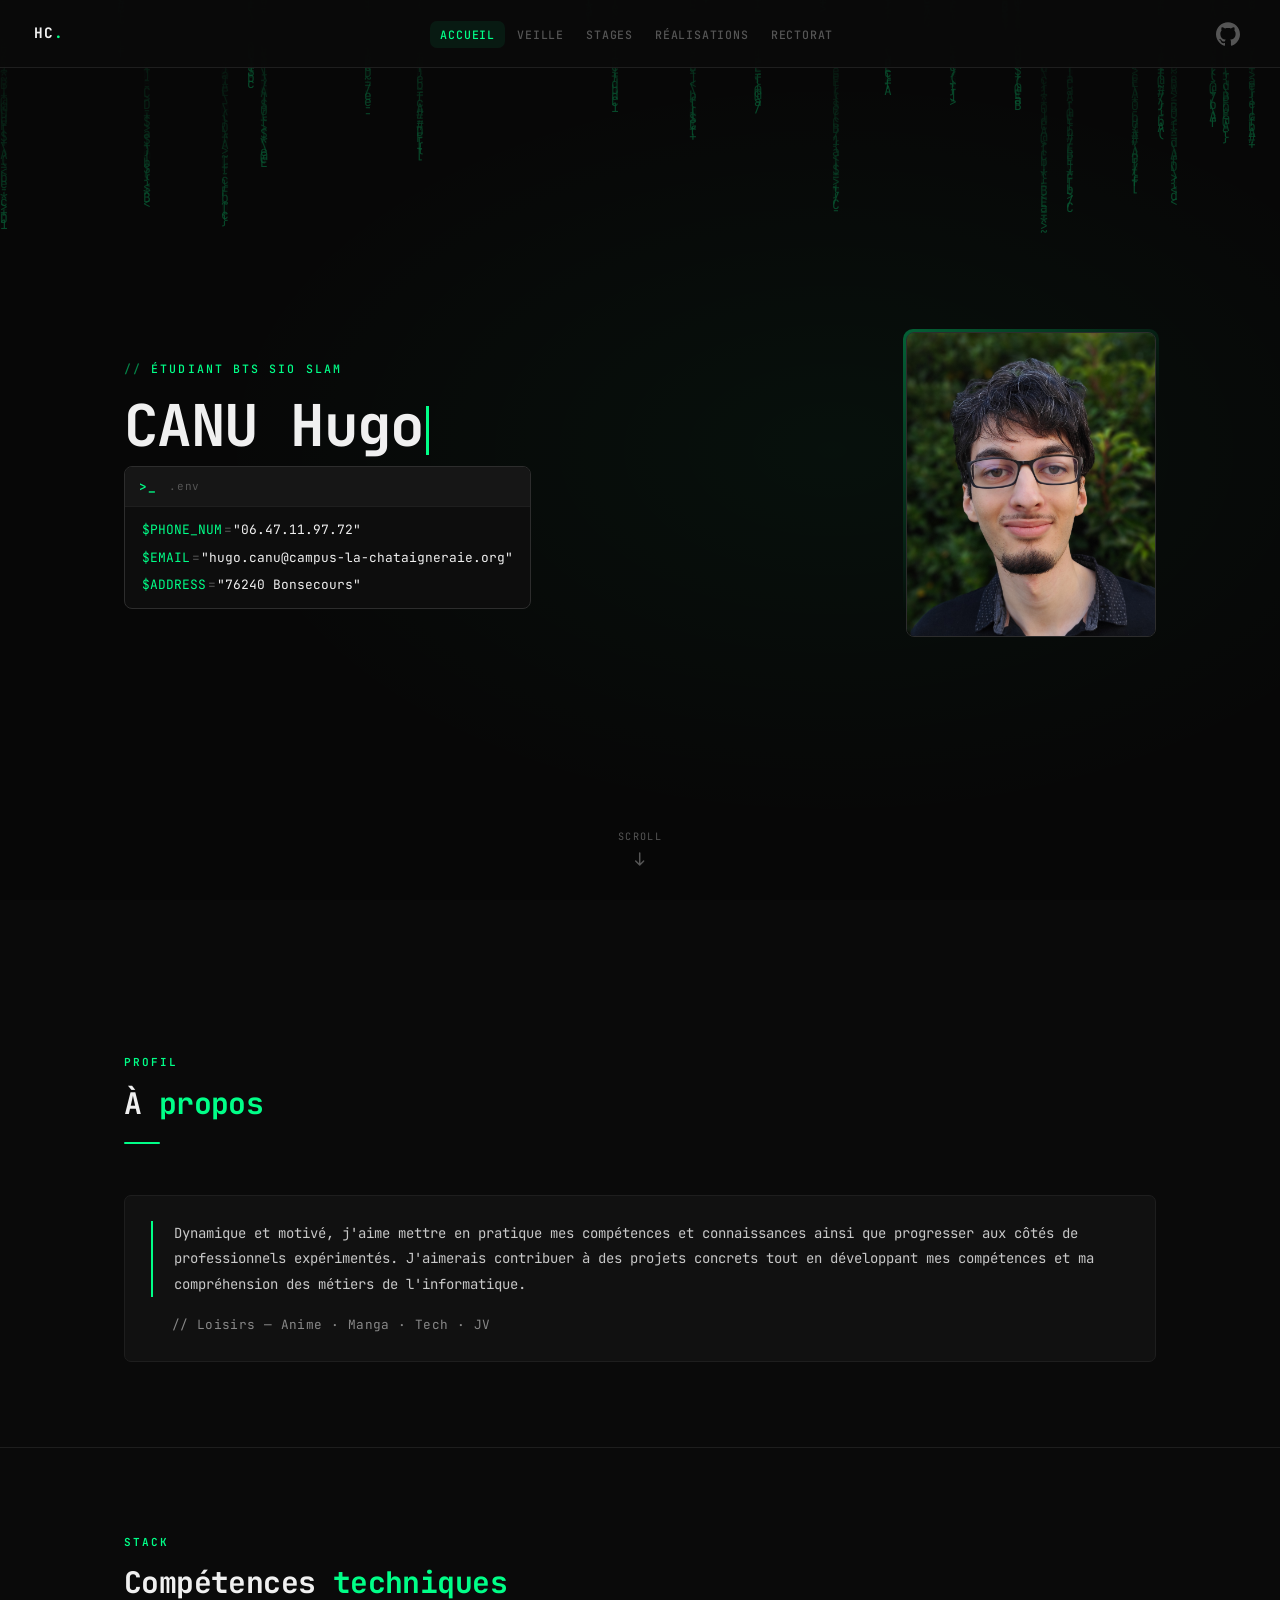
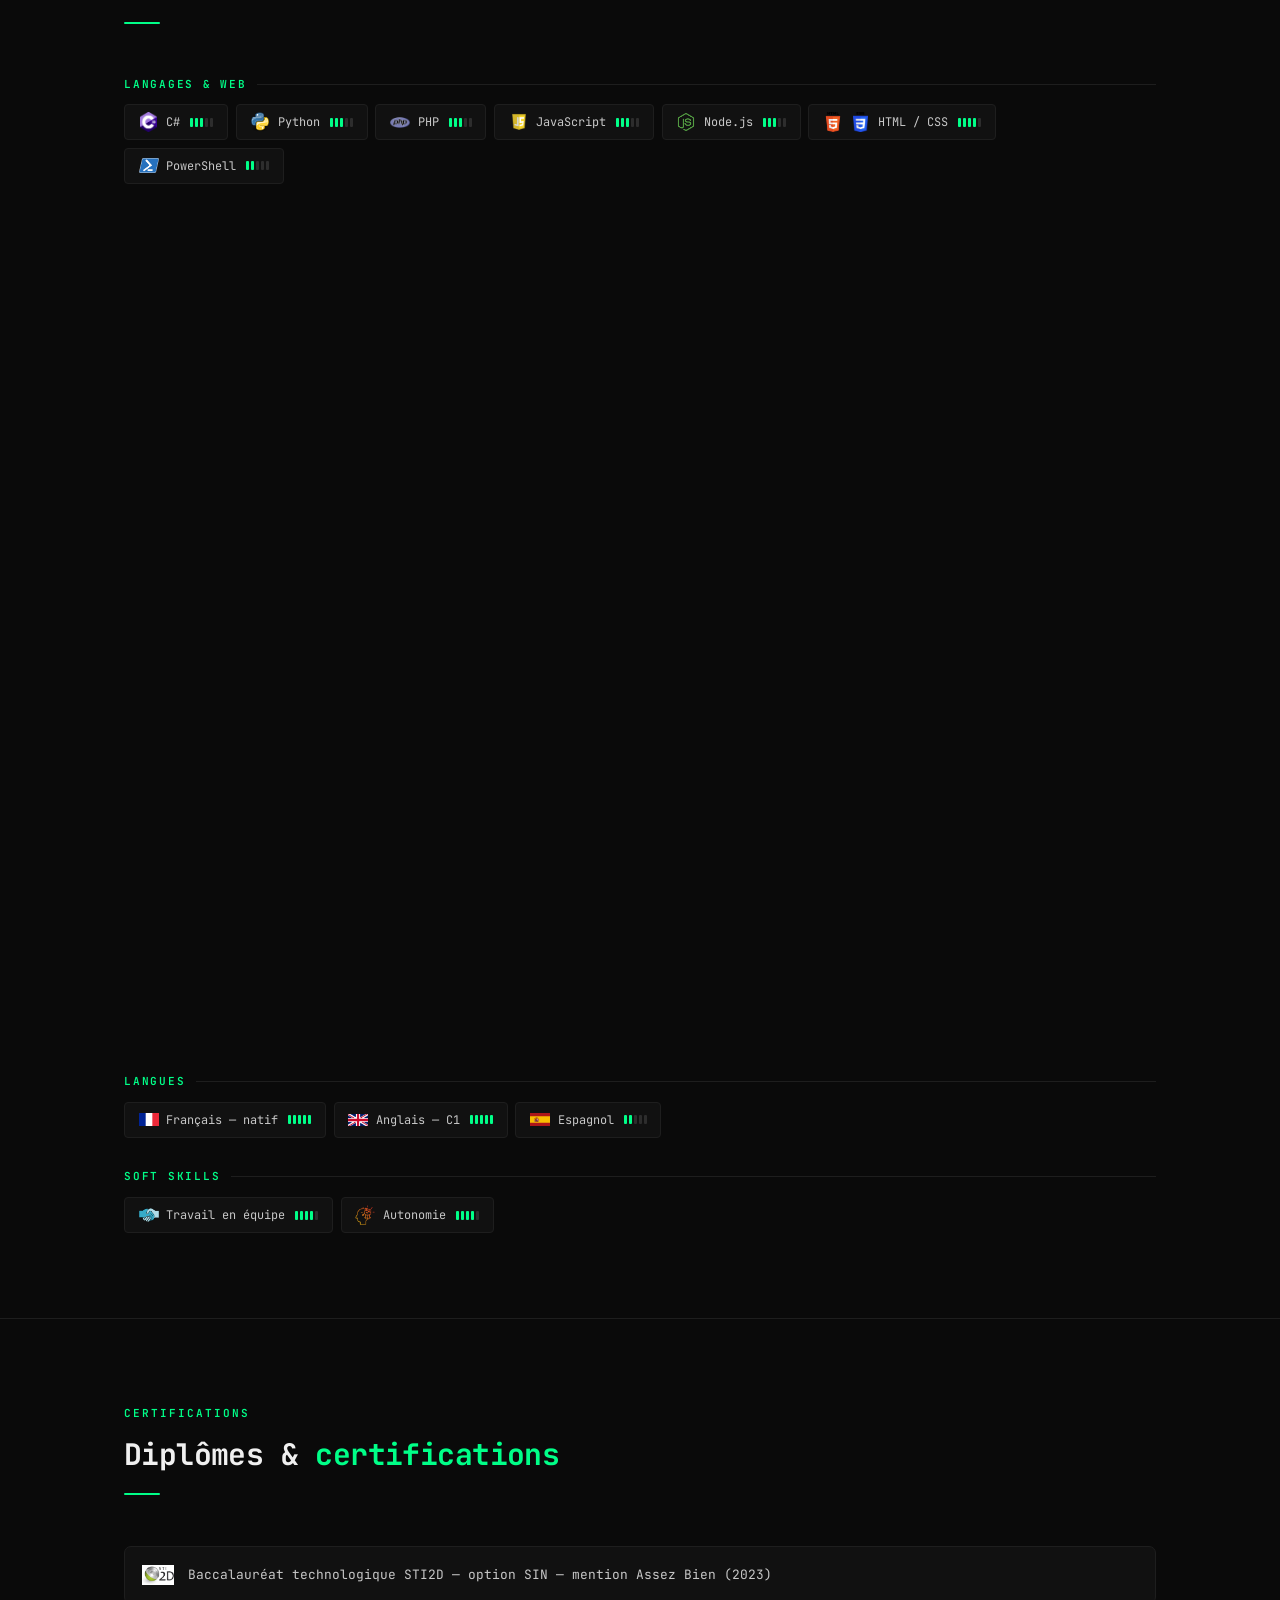
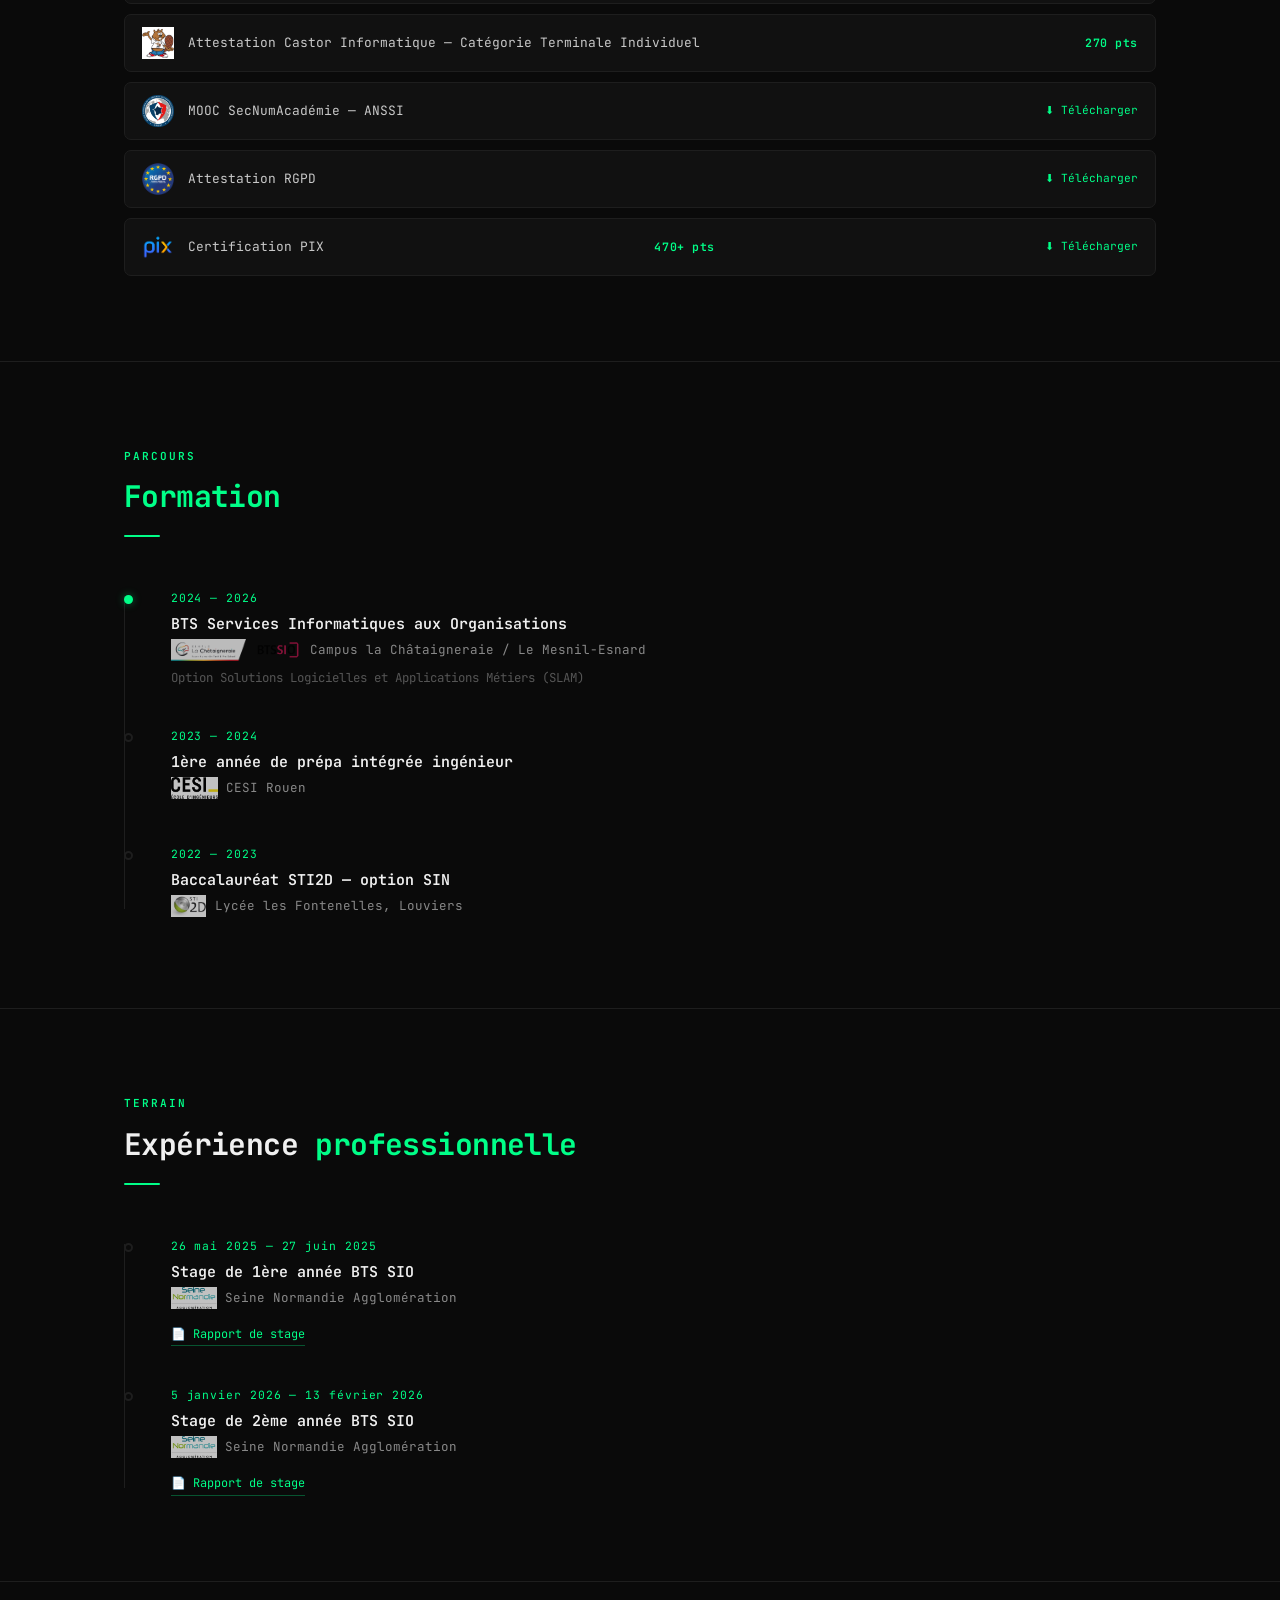
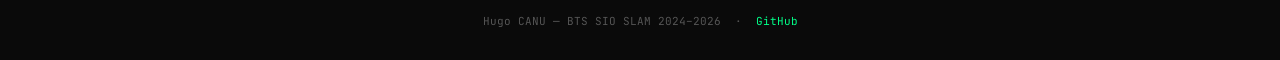
==== commit 976149aa: "Améliorations Onglets Accueil et Stage" ====
--- a/index.html
+++ b/index.html
@@ -375,6 +375,7 @@
     <svg viewBox="0 0 14 14" fill="none"><path d="M7 11V3M3 7l4-4 4 4" stroke="currentColor" stroke-width="1.5" stroke-linecap="round" stroke-linejoin="round"/></svg>
   </button>
 
+  <script src="js/competences.js"></script>
   <script src="js/main.js"></script>
 </body>
 </html>
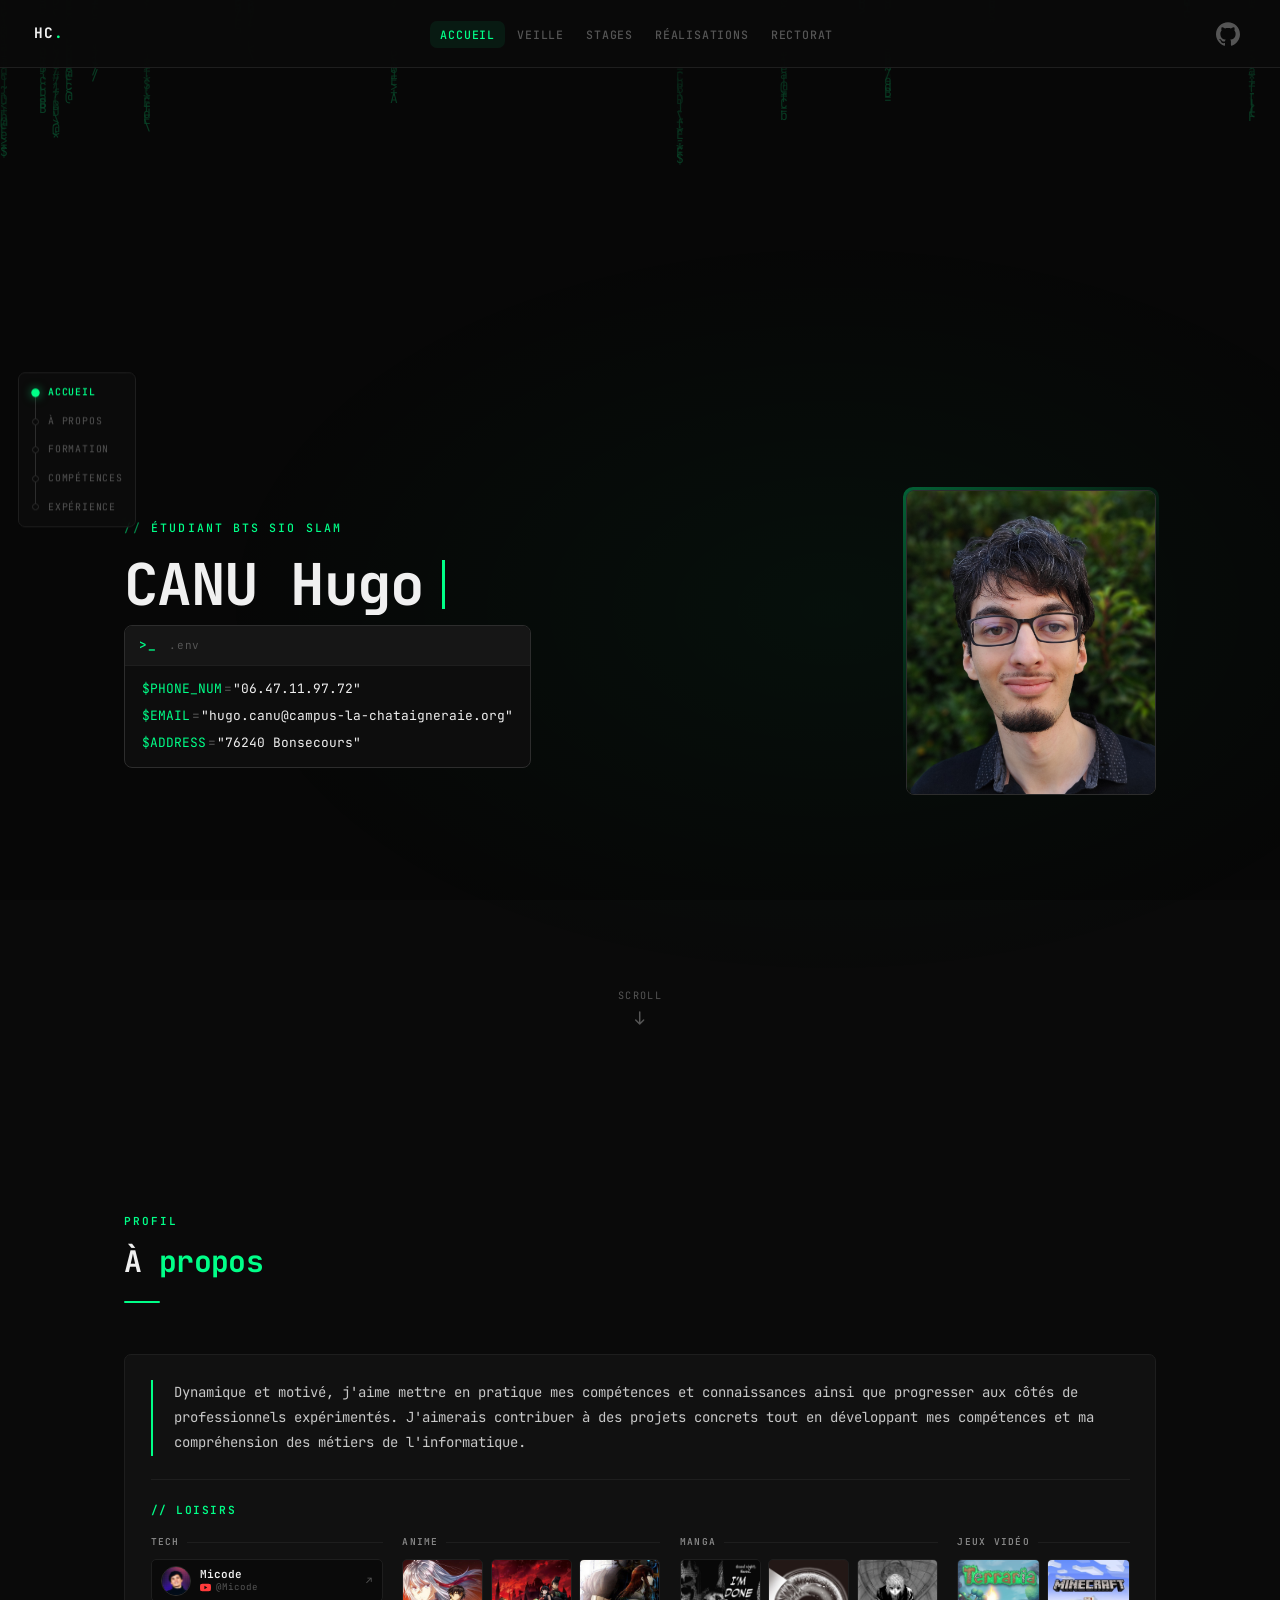
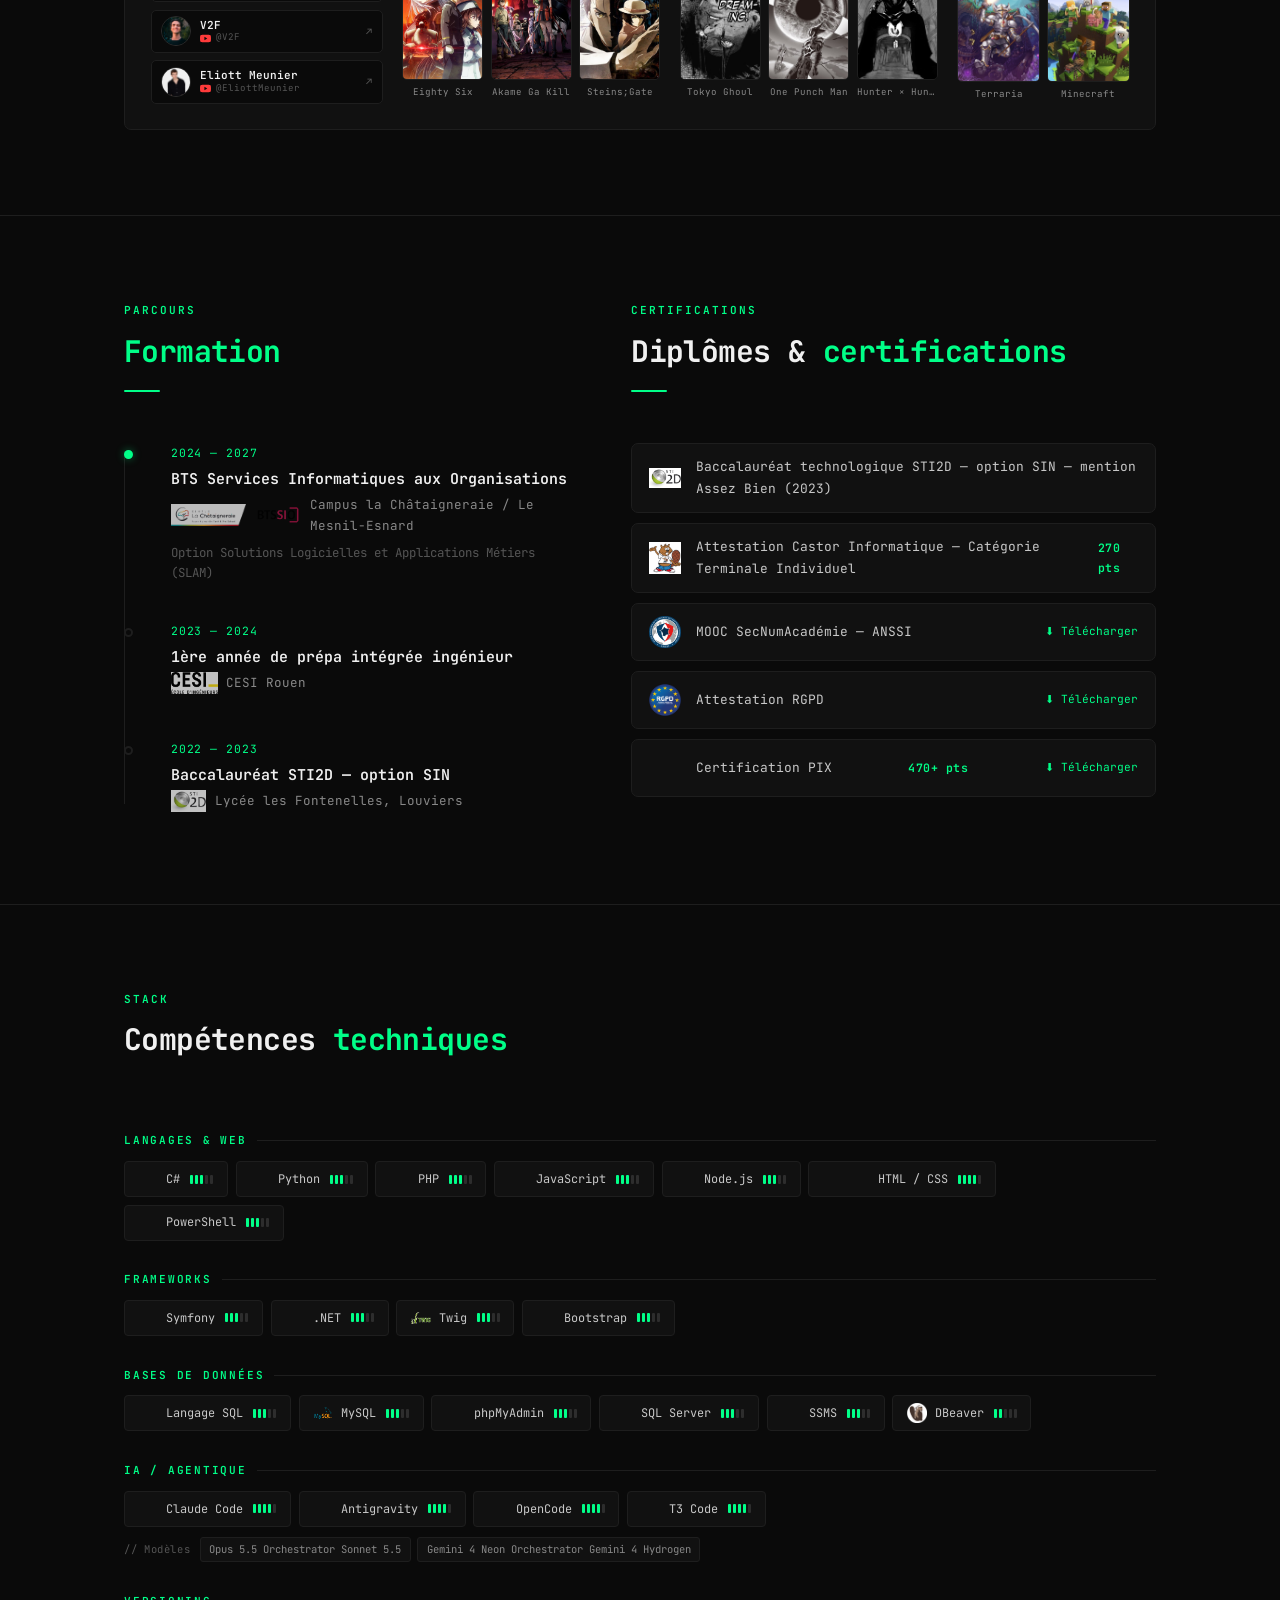
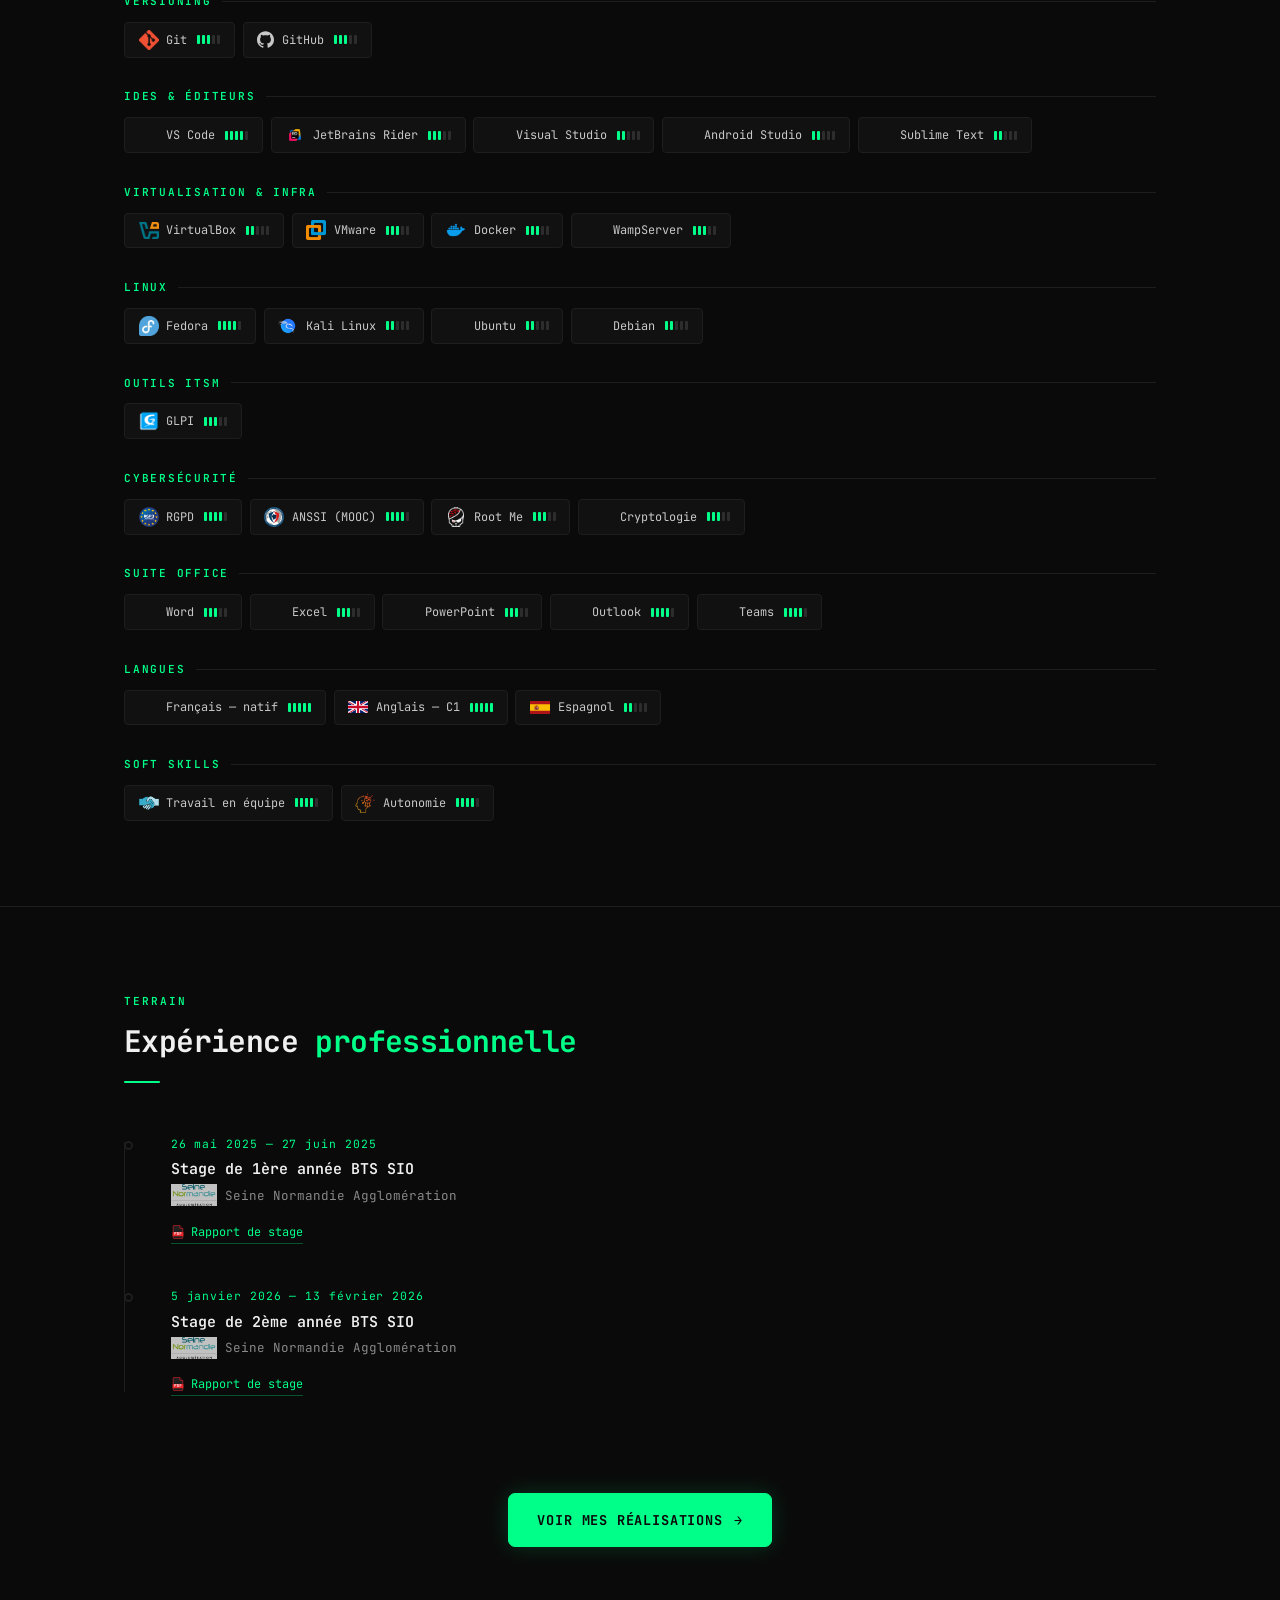
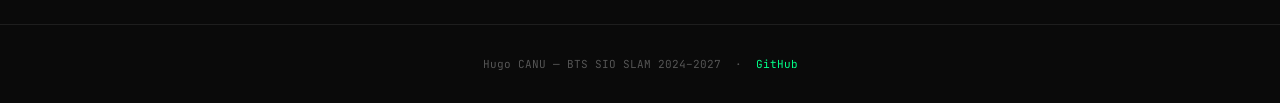
==== commit beaa479e: "Portfolio BTS SIO SLAM" ====
--- a/index.html
+++ b/index.html
@@ -14,17 +14,21 @@
   <link rel="stylesheet" href="css/style.css">
 </head>
 <body>
+  <canvas id="matrix-canvas"></canvas>
+  <svg hidden aria-hidden="true"><symbol id="ic-yt" viewBox="0 0 24 24"><path d="M23.5 6.2a3 3 0 0 0-2.1-2.1C19.5 3.6 12 3.6 12 3.6s-7.5 0-9.4.5A3 3 0 0 0 .5 6.2 31.4 31.4 0 0 0 0 12a31.4 31.4 0 0 0 .5 5.8 3 3 0 0 0 2.1 2.1c1.9.5 9.4.5 9.4.5s7.5 0 9.4-.5a3 3 0 0 0 2.1-2.1A31.4 31.4 0 0 0 24 12a31.4 31.4 0 0 0-.5-5.8zM9.6 15.6V8.4l6.3 3.6-6.3 3.6z"/></symbol></svg>
 
   <!-- ─── Navbar ─── -->
   <nav class="navbar">
     <a class="navbar-brand" href="index.html">HC<span class="acc">.</span></a>
+    <input type="checkbox" id="nav-toggle" class="sr-input nav-toggle-input" aria-hidden="true">
     <ul class="navbar-links">
-      <li><a href="index.html">Accueil</a></li>
+      <li><a href="index.html" class="active" aria-current="page">Accueil</a></li>
       <li><a href="veille.html">Veille</a></li>
       <li><a href="stages.html">Stages</a></li>
       <li><a href="realisations.html">Réalisations</a></li>
       <li><a href="rectorat.html">Rectorat</a></li>
     </ul>
+    <label for="nav-toggle" class="navbar-toggle" aria-label="Menu de navigation"><span></span><span></span><span></span></label>
     <a class="navbar-gh" href="https://github.com/HCWhite1" target="_blank" rel="noopener" aria-label="GitHub">
       <svg viewBox="0 0 24 24" xmlns="http://www.w3.org/2000/svg">
         <path d="M12 .297c-6.63 0-12 5.373-12 12 0 5.303 3.438 9.8 8.205 11.385.6.113.82-.258.82-.577
@@ -40,15 +44,38 @@
     </a>
   </nav>
 
+  <!-- ─── Repère de sections (gauche) ─── -->
+  <aside class="section-spy" id="section-spy" aria-label="Sections de la page">
+    <a class="spy-link active" href="#hero" data-spy="hero">
+      <span class="spy-dot"></span>
+      <span class="spy-label">Accueil</span>
+    </a>
+    <a class="spy-link" href="#profil" data-spy="profil">
+      <span class="spy-dot"></span>
+      <span class="spy-label">À propos</span>
+    </a>
+    <a class="spy-link" href="#parcours" data-spy="parcours">
+      <span class="spy-dot"></span>
+      <span class="spy-label">Formation</span>
+    </a>
+    <a class="spy-link" href="#competences" data-spy="competences">
+      <span class="spy-dot"></span>
+      <span class="spy-label">Compétences</span>
+    </a>
+    <a class="spy-link" href="#experience" data-spy="experience">
+      <span class="spy-dot"></span>
+      <span class="spy-label">Expérience</span>
+    </a>
+  </aside>
+
   <!-- ─── Hero ─── -->
   <section id="hero">
-    <canvas id="matrix-canvas"></canvas>
     <div class="hero-gradient"></div>
     <div class="hero-content">
       <div class="hero-left">
         <p class="hero-eyebrow">Étudiant BTS SIO SLAM</p>
         <h1 class="hero-name">
-          <span id="hero-name-text"></span><span class="cursor"></span>
+          <span class="hero-name-text">CANU Hugo</span><span class="cursor" aria-hidden="true"></span>
         </h1>
         <div class="terminal-block">
           <div class="terminal-header">
@@ -95,7 +122,202 @@
             à des projets concrets tout en développant mes compétences et ma compréhension
             des métiers de l'informatique.
           </p>
-          <p class="profile-loisirs">// Loisirs — Anime &middot; Manga &middot; Tech &middot; JV</p>
+
+          <div class="loisirs-block">
+            <p class="loisirs-heading">// Loisirs</p>
+            <div class="loisirs-layout">
+
+              <div class="loisirs-group">
+                <p class="loisirs-cat">Tech</p>
+                <div class="yt-list">
+                  <a class="yt-card" href="https://www.youtube.com/@Micode" target="_blank" rel="noopener">
+                    <img class="yt-avatar" src="Images/Loisirs/yt-micode.jpg" alt="Micode" loading="lazy">
+                    <span class="yt-info">
+                      <span class="yt-name">Micode</span>
+                      <span class="yt-meta">
+                        <svg class="yt-icon" aria-hidden="true"><use href="#ic-yt"/></svg>
+                        @Micode
+                      </span>
+                    </span>
+                    <span class="yt-ext" aria-hidden="true">↗</span>
+                  </a>
+                  <a class="yt-card" href="https://www.youtube.com/@V2F" target="_blank" rel="noopener">
+                    <img class="yt-avatar" src="Images/Loisirs/yt-v2f.jpg" alt="V2F" loading="lazy">
+                    <span class="yt-info">
+                      <span class="yt-name">V2F</span>
+                      <span class="yt-meta">
+                        <svg class="yt-icon" aria-hidden="true"><use href="#ic-yt"/></svg>
+                        @V2F
+                      </span>
+                    </span>
+                    <span class="yt-ext" aria-hidden="true">↗</span>
+                  </a>
+                  <a class="yt-card" href="https://www.youtube.com/@EliottMeunier" target="_blank" rel="noopener">
+                    <img class="yt-avatar" src="Images/Loisirs/yt-eliott.jpg" alt="Eliott Meunier" loading="lazy">
+                    <span class="yt-info">
+                      <span class="yt-name">Eliott Meunier</span>
+                      <span class="yt-meta">
+                        <svg class="yt-icon" aria-hidden="true"><use href="#ic-yt"/></svg>
+                        @EliottMeunier
+                      </span>
+                    </span>
+                    <span class="yt-ext" aria-hidden="true">↗</span>
+                  </a>
+                </div>
+              </div>
+
+              <div class="loisirs-group">
+                <p class="loisirs-cat">Anime</p>
+                <div class="poster-grid">
+                  <figure class="poster-card shot">
+                    <button type="button" class="poster-btn shot-btn" data-full="Images/Loisirs/eighty-six.jpg" aria-label="Agrandir Eighty Six">
+                      <img src="Images/Loisirs/eighty-six.jpg" alt="Eighty Six" loading="lazy">
+                    </button>
+                    <figcaption>Eighty Six</figcaption>
+                  </figure>
+                  <figure class="poster-card shot">
+                    <button type="button" class="poster-btn shot-btn" data-full="Images/Loisirs/akame-ga-kill.jpg" aria-label="Agrandir Akame Ga Kill">
+                      <img src="Images/Loisirs/akame-ga-kill.jpg" alt="Akame Ga Kill" loading="lazy">
+                    </button>
+                    <figcaption>Akame Ga Kill</figcaption>
+                  </figure>
+                  <figure class="poster-card shot">
+                    <button type="button" class="poster-btn shot-btn" data-full="Images/Loisirs/steins-gate.jpg" aria-label="Agrandir Steins;Gate">
+                      <img src="Images/Loisirs/steins-gate.jpg" alt="Steins;Gate" loading="lazy">
+                    </button>
+                    <figcaption>Steins;Gate</figcaption>
+                  </figure>
+                </div>
+              </div>
+
+              <div class="loisirs-group">
+                <p class="loisirs-cat">Manga</p>
+                <div class="poster-grid">
+                  <figure class="poster-card shot">
+                    <button type="button" class="poster-btn shot-btn" data-full="Images/Loisirs/tokyo-ghoul.jpg" aria-label="Agrandir Tokyo Ghoul">
+                      <img src="Images/Loisirs/tokyo-ghoul.jpg" alt="Tokyo Ghoul" loading="lazy">
+                    </button>
+                    <figcaption>Tokyo Ghoul</figcaption>
+                  </figure>
+                  <figure class="poster-card shot">
+                    <button type="button" class="poster-btn shot-btn" data-full="Images/Loisirs/one-punch-man.jpg" aria-label="Agrandir One Punch Man">
+                      <img src="Images/Loisirs/one-punch-man.jpg" alt="One Punch Man" loading="lazy">
+                    </button>
+                    <figcaption>One Punch Man</figcaption>
+                  </figure>
+                  <figure class="poster-card shot">
+                    <button type="button" class="poster-btn shot-btn" data-full="Images/Loisirs/hunter-x-hunter.jpg" aria-label="Agrandir Hunter x Hunter">
+                      <img src="Images/Loisirs/hunter-x-hunter.jpg" alt="Hunter x Hunter" loading="lazy">
+                    </button>
+                    <figcaption>Hunter &times; Hunter</figcaption>
+                  </figure>
+                </div>
+              </div>
+
+              <div class="loisirs-group">
+                <p class="loisirs-cat">Jeux Vidéo</p>
+                <div class="poster-grid cols-2">
+                  <figure class="poster-card shot">
+                    <button type="button" class="poster-btn shot-btn" data-full="Images/Loisirs/terraria.jpg" aria-label="Agrandir Terraria">
+                      <img src="Images/Loisirs/terraria.jpg" alt="Terraria" loading="lazy">
+                    </button>
+                    <figcaption>Terraria</figcaption>
+                  </figure>
+                  <figure class="poster-card shot">
+                    <button type="button" class="poster-btn shot-btn" data-full="Images/Loisirs/minecraft.jpg" aria-label="Agrandir Minecraft">
+                      <img src="Images/Loisirs/minecraft.jpg" alt="Minecraft" loading="lazy">
+                    </button>
+                    <figcaption>Minecraft</figcaption>
+                  </figure>
+                </div>
+              </div>
+
+            </div>
+          </div>
+        </div>
+      </div>
+    </section>
+
+    <hr class="section-sep">
+
+    <!-- ─── Formation & Diplômes / Certifications ─── -->
+    <section class="section" id="parcours">
+      <div class="container">
+        <div class="parcours-grid">
+
+          <!-- Formation -->
+          <div id="formation">
+            <p class="section-label reveal">Parcours</p>
+            <h2 class="section-title reveal"><span class="acc">Formation</span></h2>
+            <div class="section-divider reveal"></div>
+            <div class="timeline">
+
+              <div class="timeline-item current reveal">
+                <p class="timeline-date">2024 — 2027</p>
+                <p class="timeline-title">BTS Services Informatiques aux Organisations</p>
+                <p class="timeline-org">
+                  <img src="Images/Logos/Formation-Education/Logo_Chataigneraie.png" alt="" loading="lazy" decoding="async">
+                  <img src="Images/Logos/Formation-Education/Logo_BTS_SIO.png" alt="" loading="lazy" decoding="async">
+                  Campus la Châtaigneraie / Le Mesnil-Esnard
+                </p>
+                <p class="timeline-desc">Option Solutions Logicielles et Applications Métiers (SLAM)</p>
+              </div>
+
+              <div class="timeline-item reveal">
+                <p class="timeline-date">2023 — 2024</p>
+                <p class="timeline-title">1ère année de prépa intégrée ingénieur</p>
+                <p class="timeline-org">
+                  <img src="Images/Logos/Formation-Education/Logo_Cesi.png" alt="" loading="lazy" decoding="async">
+                  CESI Rouen
+                </p>
+              </div>
+
+              <div class="timeline-item reveal">
+                <p class="timeline-date">2022 — 2023</p>
+                <p class="timeline-title">Baccalauréat STI2D — option SIN</p>
+                <p class="timeline-org">
+                  <img src="Images/Logos/Formation-Education/Logo_Filiere_STI2D.jpg" alt="" loading="lazy" decoding="async">
+                  Lycée les Fontenelles, Louviers
+                </p>
+              </div>
+
+            </div>
+          </div>
+
+          <!-- Diplômes & Certifications -->
+          <div id="diplomes">
+            <p class="section-label reveal">Certifications</p>
+            <h2 class="section-title reveal">Diplômes &amp; <span class="acc">certifications</span></h2>
+            <div class="section-divider reveal"></div>
+            <div class="certif-list">
+              <div class="certif-item reveal">
+                <img src="Images/Logos/Formation-Education/Logo_Filiere_STI2D.jpg" alt="STI2D" loading="lazy" decoding="async">
+                <span>Baccalauréat technologique STI2D — option SIN — mention Assez Bien (2023)</span>
+              </div>
+              <div class="certif-item reveal reveal-d1">
+                <img src="Images/Logos/Competences_Cybersécurité/Logo_ConcoursCastor.png" alt="Castor" loading="lazy" decoding="async">
+                <span>Attestation Castor Informatique — Catégorie Terminale Individuel</span>
+                <span class="score">270 pts</span>
+              </div>
+              <a href="Pieces_Jointes/HCA_Attestation_ANNSI.pdf" class="certif-item reveal reveal-d2" target="_blank" rel="noopener">
+                <img src="Images/Logos/Competences_Cybersécurité/Logo_Cyber_ANSSI.png" alt="ANSSI" loading="lazy" decoding="async">
+                <span>MOOC SecNumAcadémie — ANSSI</span>
+                <span class="doc-action">⬇ Télécharger</span>
+              </a>
+              <a href="Pieces_Jointes/RGPD.pdf" class="certif-item reveal reveal-d2" target="_blank" rel="noopener">
+                <img src="Images/Logos/Competences_Cybersécurité/Logo_RGPD.png" alt="RGPD" loading="lazy" decoding="async">
+                <span>Attestation RGPD</span>
+                <span class="doc-action">⬇ Télécharger</span>
+              </a>
+              <a href="Pieces_Jointes/Certification-Pix.pdf" class="certif-item reveal reveal-d2" target="_blank" rel="noopener">
+                <img src="Images/Logos/Competences_Cybersécurité/Logo_PIX.png" alt="PIX" loading="lazy" decoding="async">
+                <span>Certification PIX</span>
+                <span class="score">470+ pts</span>
+                <span class="doc-action">⬇ Télécharger</span>
+              </a>
+            </div>
+          </div>
+
         </div>
       </div>
     </section>
@@ -115,13 +337,13 @@
           <div class="reveal">
             <p class="skill-category-title">Langages &amp; Web</p>
             <div class="skills-grid">
-              <span class="skill-chip" data-level="autonome" data-activities="erasmove,exercices-csharp"><img src="Images/Logos/Développement/LangagesDeProgrammation/Logo_Langage_Csharp.png"      alt="">C#</span>
-              <span class="skill-chip" data-level="autonome" data-activities="scripts-discord,bogue-trello,algo-maths"><img src="Images/Logos/Développement/LangagesDeProgrammation/Logo_Langage_Python.png"      alt="">Python</span>
-              <span class="skill-chip" data-level="autonome" data-activities="annuaire,annuaire-v2,cybernews"><img src="Images/Logos/Développement/LangagesDeProgrammation/Logo_Langage_PHP.png"         alt="">PHP</span>
-              <span class="skill-chip" data-level="autonome" data-activities="annuaire,annuaire-v2,stocks,portfolio"><img src="Images/Logos/Développement/LangagesDeProgrammation/Logo_Langage_JavaScript.webp" alt="">JavaScript</span>
-              <span class="skill-chip" data-level="autonome" data-activities="stocks"><img src="Images/Logos/Développement/LangagesDeProgrammation/Logo_NodeJS.png"              alt="">Node.js</span>
-              <span class="skill-chip" data-level="avance" data-activities="annuaire,annuaire-v2,cybernews,portfolio"><img src="Images/Logos/Développement/LangagesDeProgrammation/Logo_Langage_HTML.png" alt="HTML"><img src="Images/Logos/Développement/LangagesDeProgrammation/Logo_Langage_CSS.png" alt="CSS">HTML / CSS</span>
-              <span class="skill-chip" data-level="debutant" data-activities="scripts-powershell,tp-powershell"><img src="Images/Logos/Développement/LangagesDeProgrammation/Logo_PowerShell.png"          alt="">PowerShell</span>
+              <span class="skill-chip" data-level="autonome" data-activities="erasmove,exercices-csharp"><img src="Images/Logos/Développement/LangagesDeProgrammation/Logo_Langage_Csharp.png"      alt="" loading="lazy" decoding="async">C#</span>
+              <span class="skill-chip" data-level="autonome" data-activities="scripts-discord,bogue-trello,algo-maths"><img src="Images/Logos/Développement/LangagesDeProgrammation/Logo_Langage_Python.png"      alt="" loading="lazy" decoding="async">Python</span>
+              <span class="skill-chip" data-level="autonome" data-activities="annuaire,annuaire-v2"><img src="Images/Logos/Développement/LangagesDeProgrammation/Logo_Langage_PHP.png"         alt="" loading="lazy" decoding="async">PHP</span>
+              <span class="skill-chip" data-level="autonome" data-activities="octagames,annuaire,annuaire-v2,stocks,portfolio"><img src="Images/Logos/Développement/LangagesDeProgrammation/Logo_Langage_JavaScript.webp" alt="" loading="lazy" decoding="async">JavaScript</span>
+              <span class="skill-chip" data-level="autonome" data-activities="octagames,stocks"><img src="Images/Logos/Développement/LangagesDeProgrammation/Logo_NodeJS.png"              alt="" loading="lazy" decoding="async">Node.js</span>
+              <span class="skill-chip" data-level="avance" data-activities="octagames,annuaire,annuaire-v2,portfolio"><img src="Images/Logos/Développement/LangagesDeProgrammation/Logo_Langage_HTML.png" alt="HTML" loading="lazy" decoding="async"><img src="Images/Logos/Développement/LangagesDeProgrammation/Logo_Langage_CSS.png" alt="CSS" loading="lazy" decoding="async">HTML / CSS</span>
+              <span class="skill-chip" data-level="autonome" data-activities="scripts-powershell,tp-powershell"><img src="Images/Logos/Développement/LangagesDeProgrammation/Logo_PowerShell.png"          alt="" loading="lazy" decoding="async">PowerShell</span>
             </div>
           </div>
 
@@ -129,10 +351,10 @@
           <div class="reveal">
             <p class="skill-category-title">Frameworks</p>
             <div class="skills-grid">
-              <span class="skill-chip" data-level="autonome" data-activities="bogue,tp-symfony"><img src="Images/Logos/Développement/LangagesDeProgrammation/Logo_Framework_Symfony.webp"   alt="">Symfony</span>
-              <span class="skill-chip" data-level="autonome" data-activities="erasmove,exercices-csharp"><img src="Images/Logos/Développement/LangagesDeProgrammation/Logo_Framework_.NET.webp"      alt="">.NET</span>
-              <span class="skill-chip" data-level="autonome" data-activities="bogue,tp-symfony"><img src="Images/Logos/Développement/LangagesDeProgrammation/Logo_Framework_Twig.png"       alt="">Twig</span>
-              <span class="skill-chip" data-level="autonome" data-activities="stocks"><img src="Images/Logos/Développement/LangagesDeProgrammation/Boostrap_Logo.png"             alt="">Bootstrap</span>
+              <span class="skill-chip" data-level="autonome" data-activities="bogue,tp-symfony"><img src="Images/Logos/Développement/LangagesDeProgrammation/Logo_Framework_Symfony.webp"   alt="" loading="lazy" decoding="async">Symfony</span>
+              <span class="skill-chip" data-level="autonome" data-activities="erasmove,exercices-csharp"><img src="Images/Logos/Développement/LangagesDeProgrammation/Logo_Framework_.NET.webp"      alt="" loading="lazy" decoding="async">.NET</span>
+              <span class="skill-chip" data-level="autonome" data-activities="bogue,tp-symfony"><img src="Images/Logos/Développement/LangagesDeProgrammation/Logo_Framework_Twig.png"       alt="" loading="lazy" decoding="async">Twig</span>
+              <span class="skill-chip" data-level="autonome" data-activities="stocks"><img src="Images/Logos/Développement/LangagesDeProgrammation/Boostrap_Logo.png"             alt="" loading="lazy" decoding="async">Bootstrap</span>
             </div>
           </div>
 
@@ -140,12 +362,28 @@
           <div class="reveal reveal-d1">
             <p class="skill-category-title">Bases de données</p>
             <div class="skills-grid">
-              <span class="skill-chip" data-level="autonome" data-activities="tpsql,annuaire,stocks,cybernews"><img src="Images/Logos/Développement/BasesDeDonnes/Logo_BD_SQL.png"                     alt="">Langage SQL</span>
-              <span class="skill-chip" data-level="autonome" data-activities="annuaire,annuaire-v2,stocks,cybernews"><img src="Images/Logos/Développement/BasesDeDonnes/Logo_BD_MySQL.webp"                  alt="">MySQL</span>
-              <span class="skill-chip" data-level="autonome" data-activities="cybernews"><img src="Images/Logos/Développement/BasesDeDonnes/Logo_BD_phpMyAdmin.png"              alt="">phpMyAdmin</span>
-              <span class="skill-chip" data-level="debutant"><img src="Images/Logos/Développement/BasesDeDonnes/Logo_BD_MicrosoftSQLServer.png"      alt="">SQL Server</span>
-              <span class="skill-chip" data-level="debutant"><img src="Images/Logos/Développement/BasesDeDonnes/Logo_SSMS.png"                       alt="">SSMS</span>
-              <span class="skill-chip" data-level="debutant"><img src="Images/Logos/Développement/BasesDeDonnes/Logo_Dbeaver.png"                    alt="">DBeaver</span>
+              <span class="skill-chip" data-level="autonome" data-activities="annuaire,stocks"><img src="Images/Logos/Développement/BasesDeDonnes/Logo_BD_SQL.png"                     alt="" loading="lazy" decoding="async">Langage SQL</span>
+              <span class="skill-chip" data-level="autonome" data-activities="annuaire,annuaire-v2,stocks"><img src="Images/Logos/Développement/BasesDeDonnes/Logo_BD_MySQL.webp"                  alt="" loading="lazy" decoding="async">MySQL</span>
+              <span class="skill-chip" data-level="autonome"><img src="Images/Logos/Développement/BasesDeDonnes/Logo_BD_phpMyAdmin.png"              alt="" loading="lazy" decoding="async">phpMyAdmin</span>
+              <span class="skill-chip" data-level="autonome"><img src="Images/Logos/Développement/BasesDeDonnes/Logo_BD_MicrosoftSQLServer.png"      alt="" loading="lazy" decoding="async">SQL Server</span>
+              <span class="skill-chip" data-level="autonome"><img src="Images/Logos/Développement/BasesDeDonnes/Logo_SSMS.png"                       alt="" loading="lazy" decoding="async">SSMS</span>
+              <span class="skill-chip" data-level="debutant"><img src="Images/Logos/Développement/BasesDeDonnes/Logo_Dbeaver.png"                    alt="" loading="lazy" decoding="async">DBeaver</span>
+            </div>
+          </div>
+
+          <!-- IA / Agentique -->
+          <div class="reveal">
+            <p class="skill-category-title">IA / Agentique</p>
+            <div class="skills-grid">
+              <span class="skill-chip" data-level="avance" data-activities="servym,octagames,candym"><img src="Images/Logos/IA/Logo_ClaudeCode.png"  alt="" loading="lazy" decoding="async">Claude Code</span>
+              <span class="skill-chip" data-level="avance" data-activities="servym,octagames,candym"><img src="Images/Logos/IA/Logo_Antigravity.png" alt="" loading="lazy" decoding="async">Antigravity</span>
+              <span class="skill-chip" data-level="avance" data-activities="servym,octagames,candym"><img src="Images/Logos/IA/Logo_OpenCode.png"    alt="" loading="lazy" decoding="async">OpenCode</span>
+              <span class="skill-chip" data-level="avance" data-activities="servym,octagames,candym"><img src="Images/Logos/IA/Logo_T3Code.png"      alt="" loading="lazy" decoding="async">T3 Code</span>
+            </div>
+            <div class="skill-subline">
+              <span class="skill-subline-label">// Modèles</span>
+              <span class="skill-model-tag">Opus 5.5 Orchestrator Sonnet 5.5</span>
+              <span class="skill-model-tag">Gemini 4 Neon Orchestrator Gemini 4 Hydrogen</span>
             </div>
           </div>
 
@@ -153,8 +391,8 @@
           <div class="reveal reveal-d1">
             <p class="skill-category-title">Versioning</p>
             <div class="skills-grid">
-              <span class="skill-chip" data-level="autonome" data-activities="portfolio"><img src="Images/Logos/Développement/Outils/Logo_GIT.png"    alt="">Git</span>
-              <span class="skill-chip" data-level="autonome" data-activities="portfolio"><svg width="17" height="17" viewBox="0 0 24 24" fill="currentColor" style="flex-shrink:0"><path d="M12 .297c-6.63 0-12 5.373-12 12 0 5.303 3.438 9.8 8.205 11.385.6.113.82-.258.82-.577 0-.285-.01-1.04-.015-2.04-3.338.724-4.042-1.61-4.042-1.61-.546-1.385-1.335-1.755-1.335-1.755-1.087-.744.084-.729.084-.729 1.205.084 1.838 1.236 1.838 1.236 1.07 1.835 2.809 1.305 3.495.998.108-.776.417-1.305.76-1.605-2.665-.3-5.466-1.332-5.466-5.93 0-1.31.465-2.38 1.235-3.22-.135-.303-.54-1.523.105-3.176 0 0 1.005-.322 3.3 1.23.96-.267 1.98-.399 3-.405 1.02.006 2.04.138 3 .405 2.28-1.552 3.285-1.23 3.285-1.23.645 1.653.24 2.873.12 3.176.765.84 1.23 1.91 1.23 3.22 0 4.61-2.805 5.625-5.475 5.92.42.36.81 1.096.81 2.22 0 1.606-.015 2.896-.015 3.286 0 .315.21.69.825.57C20.565 22.092 24 17.592 24 12.297c0-6.627-5.373-12-12-12"/></svg>GitHub</span>
+              <span class="skill-chip" data-level="autonome" data-activities="octagames,portfolio,servym"><img src="Images/Logos/Développement/Outils/Logo_GIT.png"    alt="" loading="lazy" decoding="async">Git</span>
+              <span class="skill-chip" data-level="autonome" data-activities="octagames,portfolio,servym"><svg width="17" height="17" viewBox="0 0 24 24" fill="currentColor" style="flex-shrink:0"><path d="M12 .297c-6.63 0-12 5.373-12 12 0 5.303 3.438 9.8 8.205 11.385.6.113.82-.258.82-.577 0-.285-.01-1.04-.015-2.04-3.338.724-4.042-1.61-4.042-1.61-.546-1.385-1.335-1.755-1.335-1.755-1.087-.744.084-.729.084-.729 1.205.084 1.838 1.236 1.838 1.236 1.07 1.835 2.809 1.305 3.495.998.108-.776.417-1.305.76-1.605-2.665-.3-5.466-1.332-5.466-5.93 0-1.31.465-2.38 1.235-3.22-.135-.303-.54-1.523.105-3.176 0 0 1.005-.322 3.3 1.23.96-.267 1.98-.399 3-.405 1.02.006 2.04.138 3 .405 2.28-1.552 3.285-1.23 3.285-1.23.645 1.653.24 2.873.12 3.176.765.84 1.23 1.91 1.23 3.22 0 4.61-2.805 5.625-5.475 5.92.42.36.81 1.096.81 2.22 0 1.606-.015 2.896-.015 3.286 0 .315.21.69.825.57C20.565 22.092 24 17.592 24 12.297c0-6.627-5.373-12-12-12"/></svg>GitHub</span>
             </div>
           </div>
 
@@ -162,11 +400,11 @@
           <div class="reveal">
             <p class="skill-category-title">IDEs &amp; Éditeurs</p>
             <div class="skills-grid">
-              <span class="skill-chip" data-level="avance" data-activities="portfolio"><img src="Images/Logos/Développement/IDEs/Logo_VisualStudioCode.png"         alt="">VS Code</span>
-              <span class="skill-chip" data-level="debutant"><img src="Images/Logos/Développement/IDEs/Logo_JetbrainsRider.png"           alt="">JetBrains Rider</span>
-              <span class="skill-chip" data-level="debutant"><img src="Images/Logos/Développement/IDEs/Logo_VisualStudio.png"             alt="">Visual Studio</span>
-              <span class="skill-chip" data-level="debutant"><img src="Images/Logos/Développement/Virtualisation/Logo_AndroidStudio.png"  alt="">Android Studio</span>
-              <span class="skill-chip" data-level="debutant"><img src="Images/Logos/Développement/IDEs/Logo_SublimeText.png"              alt="">Sublime Text</span>
+              <span class="skill-chip" data-level="avance" data-activities="portfolio"><img src="Images/Logos/Développement/IDEs/Logo_VisualStudioCode.png"         alt="" loading="lazy" decoding="async">VS Code</span>
+              <span class="skill-chip" data-level="autonome"><img src="Images/Logos/Développement/IDEs/Logo_JetbrainsRider.png"           alt="" loading="lazy" decoding="async">JetBrains Rider</span>
+              <span class="skill-chip" data-level="debutant"><img src="Images/Logos/Développement/IDEs/Logo_VisualStudio.png"             alt="" loading="lazy" decoding="async">Visual Studio</span>
+              <span class="skill-chip" data-level="debutant"><img src="Images/Logos/Développement/Virtualisation/Logo_AndroidStudio.png"  alt="" loading="lazy" decoding="async">Android Studio</span>
+              <span class="skill-chip" data-level="debutant"><img src="Images/Logos/Développement/IDEs/Logo_SublimeText.png"              alt="" loading="lazy" decoding="async">Sublime Text</span>
             </div>
           </div>
 
@@ -174,10 +412,10 @@
           <div class="reveal reveal-d2">
             <p class="skill-category-title">Virtualisation &amp; Infra</p>
             <div class="skills-grid">
-              <span class="skill-chip" data-level="debutant"><img src="Images/Logos/Développement/Virtualisation/LogoVirtualBox.png"  alt="">VirtualBox</span>
-              <span class="skill-chip" data-level="debutant"><img src="Images/Logos/Développement/Virtualisation/LogoVMWare.png"      alt="">VMware</span>
-              <span class="skill-chip" data-level="debutant" data-activities="erasmove,bogue"><img src="Images/Logos/Développement/Virtualisation/Logo_Docker.png"     alt="">Docker</span>
-              <span class="skill-chip" data-level="autonome" data-activities="annuaire,cybernews"><img src="Images/Logos/Développement/LangagesDeProgrammation/Logo_WampServer.png"  alt="">WampServer</span>
+              <span class="skill-chip" data-level="debutant"><img src="Images/Logos/Développement/Virtualisation/LogoVirtualBox.png"  alt="" loading="lazy" decoding="async">VirtualBox</span>
+              <span class="skill-chip" data-level="autonome"><img src="Images/Logos/Développement/Virtualisation/LogoVMWare.png"      alt="" loading="lazy" decoding="async">VMware</span>
+              <span class="skill-chip" data-level="autonome" data-activities="erasmove,bogue"><img src="Images/Logos/Développement/Virtualisation/Logo_Docker.png"     alt="" loading="lazy" decoding="async">Docker</span>
+              <span class="skill-chip" data-level="autonome" data-activities="annuaire"><img src="Images/Logos/Développement/LangagesDeProgrammation/Logo_WampServer.png"  alt="" loading="lazy" decoding="async">WampServer</span>
             </div>
           </div>
 
@@ -185,10 +423,10 @@
           <div class="reveal">
             <p class="skill-category-title">Linux</p>
             <div class="skills-grid">
-              <span class="skill-chip" data-level="avance" data-activities="fedora"><img src="Images/Logos/Linux/Logo_Linux_Fedora.png" alt="">Fedora</span>
-              <span class="skill-chip" data-level="debutant" data-activities="kali"><img src="Images/Logos/Linux/Logo_Linux_Kali.png"   alt="">Kali Linux</span>
-              <span class="skill-chip" data-level="debutant" data-activities="ubuntu"><img src="Images/Logos/Linux/Logo_Linux_Ubuntu.png" alt="">Ubuntu</span>
-              <span class="skill-chip" data-level="debutant" data-activities="debian"><img src="Images/Logos/Linux/Logo_Linux_Debian.png" alt="">Debian</span>
+              <span class="skill-chip" data-level="avance" data-activities="fedora"><img src="Images/Logos/Linux/Logo_Linux_Fedora.png" alt="" loading="lazy" decoding="async">Fedora</span>
+              <span class="skill-chip" data-level="debutant" data-activities="kali"><img src="Images/Logos/Linux/Logo_Linux_Kali.png"   alt="" loading="lazy" decoding="async">Kali Linux</span>
+              <span class="skill-chip" data-level="debutant" data-activities="ubuntu"><img src="Images/Logos/Linux/Logo_Linux_Ubuntu.png" alt="" loading="lazy" decoding="async">Ubuntu</span>
+              <span class="skill-chip" data-level="debutant" data-activities="debian"><img src="Images/Logos/Linux/Logo_Linux_Debian.png" alt="" loading="lazy" decoding="async">Debian</span>
             </div>
           </div>
 
@@ -196,7 +434,7 @@
           <div class="reveal">
             <p class="skill-category-title">Outils ITSM</p>
             <div class="skills-grid">
-              <span class="skill-chip" data-level="autonome" data-activities="glpi,support"><img src="Images/Logos/Développement/Logo_GLPI.png" alt="">GLPI</span>
+              <span class="skill-chip" data-level="autonome" data-activities="glpi,support"><img src="Images/Logos/Développement/Logo_GLPI.png" alt="" loading="lazy" decoding="async">GLPI</span>
             </div>
           </div>
 
@@ -204,10 +442,10 @@
           <div class="reveal reveal-d1">
             <p class="skill-category-title">Cybersécurité</p>
             <div class="skills-grid">
-              <span class="skill-chip" data-level="avance" data-activities="certif-rgpd"><img src="Images/Logos/Competences_Cybersécurité/Logo_RGPD.png"           alt="">RGPD</span>
-              <span class="skill-chip" data-level="avance" data-activities="certif-anssi"><img src="Images/Logos/Competences_Cybersécurité/Logo_Cyber_ANSSI.png"    alt="">ANSSI (MOOC)</span>
-              <span class="skill-chip" data-level="autonome"><img src="Images/Logos/Competences_Cybersécurité/Logo_Cyber_RootME.png"   alt="">Root Me</span>
-              <span class="skill-chip" data-level="autonome"><img src="Images/Logos/Competences_Cybersécurité/Logo_Cadena.png"         alt="">Cryptologie</span>
+              <span class="skill-chip" data-level="avance" data-activities="certif-rgpd"><img src="Images/Logos/Competences_Cybersécurité/Logo_RGPD.png"           alt="" loading="lazy" decoding="async">RGPD</span>
+              <span class="skill-chip" data-level="avance" data-activities="certif-anssi"><img src="Images/Logos/Competences_Cybersécurité/Logo_Cyber_ANSSI.png"    alt="" loading="lazy" decoding="async">ANSSI (MOOC)</span>
+              <span class="skill-chip" data-level="autonome"><img src="Images/Logos/Competences_Cybersécurité/Logo_Cyber_RootME.png"   alt="" loading="lazy" decoding="async">Root Me</span>
+              <span class="skill-chip" data-level="autonome"><img src="Images/Logos/Competences_Cybersécurité/Logo_Cadena.png"         alt="" loading="lazy" decoding="async">Cryptologie</span>
             </div>
           </div>
 
@@ -215,11 +453,11 @@
           <div class="reveal reveal-d2">
             <p class="skill-category-title">Suite Office</p>
             <div class="skills-grid">
-              <span class="skill-chip" data-level="autonome"><img src="Images/Logos/Office/Logo_Office_Word.png"        alt="">Word</span>
-              <span class="skill-chip" data-level="autonome" data-activities="synthese"><img src="Images/Logos/Office/Logo_Office_Excel.png"       alt="">Excel</span>
-              <span class="skill-chip" data-level="autonome"><img src="Images/Logos/Office/Logo_Office_PowerPoint.png"  alt="">PowerPoint</span>
-              <span class="skill-chip" data-level="avance"><img src="Images/Logos/Office/Logo_Office_Outlook.png"     alt="">Outlook</span>
-              <span class="skill-chip" data-level="avance"><img src="Images/Logos/Office/Logo_Office_MSTeams.png"     alt="">Teams</span>
+              <span class="skill-chip" data-level="autonome"><img src="Images/Logos/Office/Logo_Office_Word.png"        alt="" loading="lazy" decoding="async">Word</span>
+              <span class="skill-chip" data-level="autonome" data-activities="synthese"><img src="Images/Logos/Office/Logo_Office_Excel.png"       alt="" loading="lazy" decoding="async">Excel</span>
+              <span class="skill-chip" data-level="autonome"><img src="Images/Logos/Office/Logo_Office_PowerPoint.png"  alt="" loading="lazy" decoding="async">PowerPoint</span>
+              <span class="skill-chip" data-level="avance"><img src="Images/Logos/Office/Logo_Office_Outlook.png"     alt="" loading="lazy" decoding="async">Outlook</span>
+              <span class="skill-chip" data-level="avance"><img src="Images/Logos/Office/Logo_Office_MSTeams.png"     alt="" loading="lazy" decoding="async">Teams</span>
             </div>
           </div>
 
@@ -227,9 +465,9 @@
           <div class="reveal">
             <p class="skill-category-title">Langues</p>
             <div class="skills-grid">
-              <span class="skill-chip" data-level="expert"><img src="Images/Logos/LanguesParlées/Drapeau_France.png"     alt="">Français — natif</span>
-              <span class="skill-chip" data-level="expert"><img src="Images/Logos/LanguesParlées/Drapeau_Angleterre.png" alt="">Anglais — C1</span>
-              <span class="skill-chip" data-level="debutant"><img src="Images/Logos/LanguesParlées/Drapeau_Espagne.svg" alt="">Espagnol</span>
+              <span class="skill-chip" data-level="expert"><img src="Images/Logos/LanguesParlées/Drapeau_France.png"     alt="" loading="lazy" decoding="async">Français — natif</span>
+              <span class="skill-chip" data-level="expert"><img src="Images/Logos/LanguesParlées/Drapeau_Angleterre.png" alt="" loading="lazy" decoding="async">Anglais — C1</span>
+              <span class="skill-chip" data-level="debutant"><img src="Images/Logos/LanguesParlées/Drapeau_Espagne.svg" alt="" loading="lazy" decoding="async">Espagnol</span>
             </div>
           </div>
 
@@ -237,90 +475,9 @@
           <div class="reveal reveal-d1">
             <p class="skill-category-title">Soft Skills</p>
             <div class="skills-grid">
-              <span class="skill-chip" data-level="avance" data-activities="support"><img src="Images/Logos/SoftSkills/Logo_TravailEnEquipe.png" alt="">Travail en équipe</span>
-              <span class="skill-chip" data-level="avance" data-activities="annuaire,stocks"><img src="Images/Logos/SoftSkills/Autonomie.png"            alt="">Autonomie</span>
-            </div>
-          </div>
-
-        </div>
-      </div>
-    </section>
-
-    <hr class="section-sep">
-
-    <!-- ─── Diplômes & Certifications ─── -->
-    <section class="section" id="diplomes">
-      <div class="container">
-        <p class="section-label reveal">Certifications</p>
-        <h2 class="section-title reveal">Diplômes &amp; <span class="acc">certifications</span></h2>
-        <div class="section-divider reveal"></div>
-        <div class="certif-list">
-          <div class="certif-item reveal">
-            <img src="Images/Logos/Formation-Education/Logo_Filiere_STI2D.jpg" alt="STI2D">
-            <span>Baccalauréat technologique STI2D — option SIN — mention Assez Bien (2023)</span>
-          </div>
-          <div class="certif-item reveal reveal-d1">
-            <img src="Images/Logos/Competences_Cybersécurité/Logo_ConcoursCastor.png" alt="Castor">
-            <span>Attestation Castor Informatique — Catégorie Terminale Individuel</span>
-            <span class="score">270 pts</span>
-          </div>
-          <a href="Pieces_Jointes/HCA_Attestation_ANNSI.pdf" class="certif-item reveal reveal-d2" target="_blank" rel="noopener">
-            <img src="Images/Logos/Competences_Cybersécurité/Logo_Cyber_ANSSI.png" alt="ANSSI">
-            <span>MOOC SecNumAcadémie — ANSSI</span>
-            <span class="doc-action">⬇ Télécharger</span>
-          </a>
-          <a href="Pieces_Jointes/RGPD.pdf" class="certif-item reveal reveal-d2" target="_blank" rel="noopener">
-            <img src="Images/Logos/Competences_Cybersécurité/Logo_RGPD.png" alt="RGPD">
-            <span>Attestation RGPD</span>
-            <span class="doc-action">⬇ Télécharger</span>
-          </a>
-          <a href="Pieces_Jointes/Certification-Pix.pdf" class="certif-item reveal reveal-d2" target="_blank" rel="noopener">
-            <img src="Images/Logos/Competences_Cybersécurité/Logo_PIX.png" alt="PIX">
-            <span>Certification PIX</span>
-            <span class="score">470+ pts</span>
-            <span class="doc-action">⬇ Télécharger</span>
-          </a>
-        </div>
-      </div>
-    </section>
-
-    <hr class="section-sep">
-
-    <!-- ─── Formation ─── -->
-    <section class="section" id="formation">
-      <div class="container">
-        <p class="section-label reveal">Parcours</p>
-        <h2 class="section-title reveal"><span class="acc">Formation</span></h2>
-        <div class="section-divider reveal"></div>
-        <div class="timeline">
-
-          <div class="timeline-item current reveal">
-            <p class="timeline-date">2024 — 2026</p>
-            <p class="timeline-title">BTS Services Informatiques aux Organisations</p>
-            <p class="timeline-org">
-              <img src="Images/Logos/Formation-Education/Logo_Chataigneraie.png" alt="">
-              <img src="Images/Logos/Formation-Education/Logo_BTS_SIO.png" alt="">
-              Campus la Châtaigneraie / Le Mesnil-Esnard
-            </p>
-            <p class="timeline-desc">Option Solutions Logicielles et Applications Métiers (SLAM)</p>
-          </div>
-
-          <div class="timeline-item reveal">
-            <p class="timeline-date">2023 — 2024</p>
-            <p class="timeline-title">1ère année de prépa intégrée ingénieur</p>
-            <p class="timeline-org">
-              <img src="Images/Logos/Formation-Education/Logo_Cesi.png" alt="">
-              CESI Rouen
-            </p>
-          </div>
-
-          <div class="timeline-item reveal">
-            <p class="timeline-date">2022 — 2023</p>
-            <p class="timeline-title">Baccalauréat STI2D — option SIN</p>
-            <p class="timeline-org">
-              <img src="Images/Logos/Formation-Education/Logo_Filiere_STI2D.jpg" alt="">
-              Lycée les Fontenelles, Louviers
-            </p>
+              <span class="skill-chip" data-level="avance" data-activities="support"><img src="Images/Logos/SoftSkills/Logo_TravailEnEquipe.png" alt="" loading="lazy" decoding="async">Travail en équipe</span>
+              <span class="skill-chip" data-level="avance" data-activities="annuaire,stocks"><img src="Images/Logos/SoftSkills/Autonomie.png"            alt="" loading="lazy" decoding="async">Autonomie</span>
+            </div>
           </div>
 
         </div>
@@ -341,11 +498,11 @@
             <p class="timeline-date">26 mai 2025 — 27 juin 2025</p>
             <p class="timeline-title">Stage de 1ère année BTS SIO</p>
             <p class="timeline-org">
-              <img src="Images/Logos/Formation-Education/SeineNormandieAgglomération.png" alt="">
+              <img src="Images/Logos/Formation-Education/SeineNormandieAgglomération.png" alt="" loading="lazy" decoding="async">
               Seine Normandie Agglomération
             </p>
             <a href="Pieces_Jointes/Rapport_De_Stage1.pdf" class="timeline-link" target="_blank">
-              📄 Rapport de stage
+              <img class="timeline-link-icon" src="Images/Logos/Office/Logo_PDF.svg" alt="PDF" loading="lazy" decoding="async"> Rapport de stage
             </a>
           </div>
 
@@ -353,11 +510,11 @@
             <p class="timeline-date">5 janvier 2026 — 13 février 2026</p>
             <p class="timeline-title">Stage de 2ème année BTS SIO</p>
             <p class="timeline-org">
-              <img src="Images/Logos/Formation-Education/SeineNormandieAgglomération.png" alt="">
+              <img src="Images/Logos/Formation-Education/SeineNormandieAgglomération.png" alt="" loading="lazy" decoding="async">
               Seine Normandie Agglomération
             </p>
             <a href="Pieces_Jointes/Rapport_De_Stage2.pdf" class="timeline-link" target="_blank">
-              📄 Rapport de stage
+              <img class="timeline-link-icon" src="Images/Logos/Office/Logo_PDF.svg" alt="PDF" loading="lazy" decoding="async"> Rapport de stage
             </a>
           </div>
 
@@ -365,17 +522,33 @@
       </div>
     </section>
 
+    <div class="container home-cta reveal">
+      <a href="realisations.html" class="btn btn-cta">
+        <span>Voir mes réalisations</span>
+        <span class="cta-arrow" aria-hidden="true">→</span>
+      </a>
+    </div>
+
   </div><!-- end .page-wrapper -->
 
+  <!-- Visionneuse d'images -->
+  <div class="shot-viewer" id="shot-viewer" role="dialog" aria-modal="true" aria-label="Image agrandie">
+    <button class="shot-viewer-close" type="button">✕ Fermer</button>
+    <figure>
+      <img src="" alt="" loading="lazy" decoding="async">
+      <figcaption></figcaption>
+    </figure>
+  </div>
+
   <footer>
-    <p>Hugo CANU — BTS SIO SLAM 2024–2026 &nbsp;·&nbsp; <a href="https://github.com/HCWhite1" target="_blank">GitHub</a></p>
+    <p>Hugo CANU — BTS SIO SLAM 2024–2027 &nbsp;·&nbsp; <a href="https://github.com/HCWhite1" target="_blank">GitHub</a></p>
   </footer>
 
-  <button id="back-to-top" aria-label="Retour en haut">
+  <a href="#" id="back-to-top" aria-label="Retour en haut">
     <svg viewBox="0 0 14 14" fill="none"><path d="M7 11V3M3 7l4-4 4 4" stroke="currentColor" stroke-width="1.5" stroke-linecap="round" stroke-linejoin="round"/></svg>
-  </button>
-
-  <script src="js/competences.js"></script>
-  <script src="js/main.js"></script>
+  </a>
+
+  <script src="js/competences.js" defer></script>
+  <script src="js/main.js" defer></script>
 </body>
 </html>
--- a/css/style.css
+++ b/css/style.css
@@ -29,6 +29,14 @@
   overflow-x: hidden;
 }
 
+.sr-input {
+  position: absolute;
+  opacity: 0;
+  pointer-events: none;
+}
+
+.acc { color: var(--accent); }
+
 /* ─── Scrollbar ─── */
 ::-webkit-scrollbar { width: 6px; }
 ::-webkit-scrollbar-track { background: var(--bg); }
@@ -46,14 +54,11 @@
   display: flex; align-items: center; justify-content: space-between;
   padding: 0 2rem; gap: 1rem;
 }
-
 .navbar-brand {
   font-size: 0.85rem; font-weight: 700;
   color: var(--text-bright); text-decoration: none;
   letter-spacing: 0.06em; white-space: nowrap;
 }
-.navbar-brand .acc { color: var(--accent); }
-
 .navbar-links {
   display: flex; align-items: center; gap: 0.1rem; list-style: none;
 }
@@ -67,6 +72,22 @@
 .navbar-links a:hover,
 .navbar-links a.active { color: var(--accent); background: var(--accent-dim); }
 
+.navbar-toggle {
+  display: none; flex-direction: column; justify-content: center; gap: 4px;
+  width: 34px; height: 34px; padding: 7px; margin-left: auto; margin-right: 0.4rem;
+  background: transparent; border: 1px solid var(--border); border-radius: var(--radius);
+  cursor: pointer; transition: border-color 0.2s, background 0.2s;
+}
+.navbar-toggle span {
+  display: block; height: 1.5px; width: 100%; background: var(--text-dim);
+  border-radius: 1px; transition: transform 0.2s, opacity 0.2s, background 0.2s;
+}
+.navbar-toggle:hover { border-color: var(--accent); background: var(--accent-dim); }
+.navbar-toggle:hover span { background: var(--accent); }
+.nav-toggle-input:checked ~ .navbar-toggle span:nth-child(1) { transform: translateY(5.5px) rotate(45deg); }
+.nav-toggle-input:checked ~ .navbar-toggle span:nth-child(2) { opacity: 0; }
+.nav-toggle-input:checked ~ .navbar-toggle span:nth-child(3) { transform: translateY(-5.5px) rotate(-45deg); }
+
 .navbar-gh {
   display: flex; align-items: center; padding: 0.35rem;
   border-radius: var(--radius); transition: background 0.2s; flex-shrink: 0;
@@ -76,7 +97,7 @@
 .navbar-gh:hover svg { fill: var(--accent); }
 
 /* ─── Layout ─── */
-.page-wrapper { padding-top: var(--nav-h); }
+.page-wrapper { padding-top: var(--nav-h); position: relative; z-index: 1; }
 .container { max-width: clamp(1100px, 78vw, 1440px); margin: 0 auto; padding: 0 2rem; }
 .section { padding: 5rem 0; }
 
@@ -88,11 +109,11 @@
   font-size: 1.75rem; font-weight: 700;
   color: var(--text-bright); letter-spacing: -0.02em; margin-bottom: 0.75rem;
 }
-.section-title .acc { color: var(--accent); }
 .section-divider {
   width: 36px; height: 2px; background: var(--accent);
   border-radius: 1px; margin-bottom: 3rem;
 }
+.section-sep { border: none; border-top: 1px solid var(--border); }
 
 /* ─── Hero ─── */
 #hero {
@@ -100,8 +121,8 @@
   display: flex; align-items: center; overflow: hidden;
 }
 #matrix-canvas {
-  position: absolute; inset: 0; width: 100%; height: 100%;
-  opacity: 0.3; z-index: 0;
+  position: fixed; inset: 0; width: 100%; height: 100%;
+  opacity: 0.24; z-index: 0; pointer-events: none;
 }
 .hero-gradient {
   position: absolute; inset: 0; z-index: 1;
@@ -125,37 +146,30 @@
   font-size: clamp(2.2rem, 4.5vw, 3.75rem); font-weight: 700;
   color: var(--text-bright); letter-spacing: -0.03em; line-height: 1.05;
   margin-bottom: 0.6rem;
-}
+  display: flex; align-items: center;
+}
+.hero-name-text {
+  display: inline-block; overflow: hidden; white-space: nowrap;
+  width: 0; animation: typing 0.675s steps(9, end) 0.4s forwards;
+}
+@keyframes typing { to { width: 9ch; } }
+
 .cursor {
   display: inline-block; width: 3px; height: 0.85em;
-  background: var(--accent); margin-left: 3px; vertical-align: middle;
+  background: var(--accent); margin-left: 3px; flex-shrink: 0;
   animation: blink 1s step-end infinite;
 }
-@keyframes blink { 0%,100% { opacity:1; } 50% { opacity:0; } }
-
-.hero-role {
-  font-size: 0.9rem; font-weight: 300;
-  color: var(--text-dim); margin-bottom: 2rem;
-  opacity: 0; animation: fadeUp 0.6s 0.4s forwards;
-  min-height: 1.5em;
-}
-.hero-contact {
-  display: flex; flex-direction: column; gap: 0.45rem;
-  opacity: 0; animation: fadeUp 0.6s 1.4s forwards;
-}
+@keyframes blink { 0%,100% { opacity: 1; } 50% { opacity: 0; } }
+
 /* ─── Terminal contact block ─── */
 .terminal-block {
-  background: #0d0d0d;
-  border: 1px solid var(--border-hover);
-  border-radius: 8px;
-  overflow: hidden;
-  width: fit-content;
-  min-width: 340px;
+  background: #0d0d0d; border: 1px solid var(--border-hover);
+  border-radius: 8px; overflow: hidden;
+  width: fit-content; min-width: 340px;
 }
 .terminal-header {
   display: flex; align-items: center; gap: 0.35rem;
-  padding: 0.5rem 0.85rem;
-  background: #161616;
+  padding: 0.5rem 0.85rem; background: #161616;
   border-bottom: 1px solid var(--border);
 }
 .terminal-prompt {
@@ -180,8 +194,7 @@
   opacity: 0; animation: fadeUp 0.7s 0.3s forwards;
 }
 .hero-photo-wrapper::before {
-  content: '';
-  position: absolute; inset: -3px; border-radius: 10px; z-index: 0;
+  content: ''; position: absolute; inset: -3px; border-radius: 10px; z-index: 0;
   background: linear-gradient(140deg, var(--accent) 0%, transparent 55%);
   opacity: 0.35;
 }
@@ -202,7 +215,7 @@
 }
 @keyframes bob {
   0%,100% { transform: translateX(-50%) translateY(0); }
-  50%      { transform: translateX(-50%) translateY(7px); }
+  50%     { transform: translateX(-50%) translateY(7px); }
 }
 @keyframes fadeUp {
   from { opacity: 0; transform: translateY(14px); }
@@ -218,31 +231,103 @@
 .card:hover { border-color: var(--border-hover); background: var(--bg-elevated); }
 .card.green-hover:hover { border-color: rgba(0,255,136,0.3); }
 
-/* ─── Profile block ─── */
+/* ─── Profile & Loisirs ─── */
 .profile-text {
   font-size: 0.82rem; color: var(--text); line-height: 1.8;
   border-left: 2px solid var(--accent); padding-left: 1.25rem;
 }
-.profile-loisirs {
-  font-size: 0.75rem; color: var(--text-dim);
-  margin-top: 1rem; padding-left: 1.25rem;
-  letter-spacing: 0.03em;
+.loisirs-block {
+  margin-top: 1.4rem; padding-top: 1.2rem;
+  border-top: 1px solid var(--border);
+}
+.loisirs-heading {
+  font-size: 0.66rem; font-weight: 600;
+  color: var(--accent); letter-spacing: 0.14em;
+  text-transform: uppercase; margin-bottom: 0.85rem;
+}
+.loisirs-layout {
+  display: grid;
+  grid-template-columns: 1.35fr 1.5fr 1.5fr 1fr;
+  gap: 1.15rem; align-items: start;
+}
+.loisirs-cat {
+  font-size: 0.56rem; font-weight: 600;
+  color: var(--text-dim); letter-spacing: 0.13em;
+  text-transform: uppercase; margin-bottom: 0.5rem;
+  display: flex; align-items: center; gap: 0.45rem; white-space: nowrap;
+}
+.loisirs-cat::after { content: ''; flex: 1; height: 1px; background: var(--border); }
+
+.yt-list { display: flex; flex-direction: column; gap: 0.42rem; }
+.yt-card {
+  display: flex; align-items: center; gap: 0.55rem;
+  padding: 0.34rem 0.55rem;
+  background: var(--bg); border: 1px solid var(--border);
+  border-radius: 5px; text-decoration: none;
+  transition: border-color 0.2s, background 0.2s, transform 0.2s;
+  min-width: 0;
+}
+.yt-card:hover {
+  border-color: rgba(0, 255, 136, 0.35);
+  background: var(--accent-dim); transform: translateX(2px);
+}
+.yt-avatar {
+  width: 30px; height: 30px; border-radius: 50%;
+  object-fit: cover; flex-shrink: 0; border: 1px solid var(--border-hover);
+}
+.yt-info {
+  display: flex; flex-direction: column; min-width: 0; flex: 1; line-height: 1.25;
+}
+.yt-name {
+  font-size: 0.65rem; font-weight: 600; color: var(--text-bright);
+  white-space: nowrap; overflow: hidden; text-overflow: ellipsis;
+}
+.yt-meta {
+  display: inline-flex; align-items: center; gap: 0.28rem;
+  font-size: 0.54rem; color: var(--text-muted);
+  white-space: nowrap; overflow: hidden; text-overflow: ellipsis;
+}
+.yt-icon { width: 11px; height: 11px; fill: #ff3b3b; flex-shrink: 0; }
+.yt-ext { font-size: 0.6rem; color: var(--text-muted); flex-shrink: 0; transition: color 0.2s; }
+.yt-card:hover .yt-ext { color: var(--accent); }
+
+.poster-grid {
+  display: grid; grid-template-columns: repeat(3, minmax(0, 1fr)); gap: 0.45rem;
+}
+.poster-grid.cols-2 { grid-template-columns: repeat(2, minmax(0, 1fr)); }
+.poster-card { display: flex; flex-direction: column; gap: 0.28rem; }
+.poster-btn {
+  display: block; padding: 0; width: 100%; aspect-ratio: 2 / 3;
+  background: var(--bg); border: 1px solid var(--border); border-radius: 4px;
+  overflow: hidden; cursor: zoom-in;
+  transition: border-color 0.2s, transform 0.2s, box-shadow 0.2s;
+}
+.poster-btn:hover,
+.poster-btn:focus-visible {
+  border-color: var(--accent); transform: translateY(-2px);
+  box-shadow: 0 6px 16px rgba(0, 0, 0, 0.45); outline: none;
+}
+.poster-card .poster-btn img {
+  display: block; width: 100%; height: 100%;
+  object-fit: cover; object-position: center top;
+  transition: transform 0.3s ease;
+}
+.poster-card .poster-btn:hover img { transform: scale(1.05); }
+.loisirs-block .poster-card figcaption {
+  font-size: 0.54rem; color: var(--text-dim); text-align: center;
+  line-height: 1.25; white-space: nowrap; overflow: hidden; text-overflow: ellipsis;
 }
 
 /* ─── Skills ─── */
 .skills-categories { display: flex; flex-direction: column; gap: 1.75rem; }
-
 .skill-category-title {
   font-size: 0.65rem; font-weight: 600;
   color: var(--accent); letter-spacing: 0.16em; text-transform: uppercase;
   margin-bottom: 0.65rem; display: flex; align-items: center; gap: 0.6rem;
 }
-.skill-category-title::after {
-  content: ''; flex: 1; height: 1px; background: var(--border);
-}
+.skill-category-title::after { content: ''; flex: 1; height: 1px; background: var(--border); }
 
 .skills-grid { display: flex; flex-wrap: wrap; gap: 0.45rem; }
-
 .skill-chip {
   display: flex; align-items: center; gap: 0.45rem;
   padding: 0.4rem 0.8rem;
@@ -255,18 +340,30 @@
   border-color: rgba(0,255,136,0.3);
   background: var(--accent-dim); color: var(--text-bright);
 }
-.skill-chip img {
-  width: 20px; height: 20px; object-fit: contain; flex-shrink: 0;
-}
-.veille-block .skill-chip img {
-  width: 34px; height: 34px;
-}
-
-/* Puce liée à un niveau / des activités → popover au survol */
+.skill-chip img { width: 20px; height: 20px; object-fit: contain; flex-shrink: 0; }
+.skill-chip svg { width: 17px; height: 17px; flex-shrink: 0; fill: currentColor; }
+.veille-block .skill-chip img { width: 34px; height: 34px; }
+
+.skill-subline {
+  display: flex; flex-wrap: wrap; align-items: center; gap: 0.4rem;
+  margin-top: 0.6rem;
+}
+.skill-subline-label {
+  font-size: 0.62rem; color: var(--text-muted);
+  letter-spacing: 0.06em; margin-right: 0.15rem;
+}
+.skill-model-tag {
+  font-size: 0.62rem; color: var(--text-dim);
+  background: var(--bg-card); border: 1px solid var(--border);
+  border-radius: 3px; padding: 0.16rem 0.5rem;
+  transition: border-color 0.2s, color 0.2s;
+}
+.skill-model-tag:hover { border-color: rgba(0, 255, 136, 0.3); color: var(--text-bright); }
+
+/* Skill popover */
 .skill-chip.has-activities { position: relative; cursor: pointer; }
 .skill-chip.has-activities:focus-visible { outline: 1px solid var(--accent); outline-offset: 2px; }
 
-/* Mini-jauge dans la puce */
 .skill-chip-meter { display: inline-flex; align-items: flex-end; gap: 2px; margin-left: 0.15rem; }
 .skill-chip-meter i { display: block; width: 3px; height: 9px; border-radius: 1px; background: var(--border-hover); }
 .skill-chip-meter i.on { background: var(--accent); }
@@ -280,7 +377,6 @@
   transition: opacity 0.15s, transform 0.15s, visibility 0.15s;
   cursor: default; text-align: left;
 }
-/* Flèche vers la puce */
 .skill-popover::before {
   content: ''; position: absolute; left: 1.1rem; top: 100%;
   width: 9px; height: 9px; margin-top: -4px;
@@ -288,7 +384,6 @@
   border-right: 1px solid rgba(0,255,136,0.3); border-bottom: 1px solid rgba(0,255,136,0.3);
   transform: rotate(45deg);
 }
-/* Pont invisible pour garder le survol entre la puce et le popover */
 .skill-popover::after {
   content: ''; position: absolute; left: 0; right: 0; top: 100%; height: 12px;
 }
@@ -326,13 +421,12 @@
 .skill-popover-title::before { content: '// '; color: var(--accent); opacity: 0.6; }
 .skill-popover-count { font-size: 0.56rem; color: var(--text-muted); }
 
-/* Niveau */
 .skill-level { padding-bottom: 0.65rem; margin-bottom: 0.3rem; border-bottom: 1px solid var(--border); }
 .skill-level:last-child { border-bottom: none; margin-bottom: 0; padding-bottom: 0; }
 .skill-level-score { font-size: 0.6rem; color: var(--text-dim); }
 .skill-level-score b { color: var(--accent); font-weight: 600; }
 .skill-level-scale { display: grid; grid-template-columns: repeat(5, 1fr); gap: 3px; margin-top: 0.4rem; }
-.skill-level-step { display: flex; flex-direction: column; gap: 0.3rem; min-width: 0; }
+.skill-level-step { display: flex; flex-direction: column; gap: 0.3rem; min-width: 0; cursor: help; }
 .skill-level-seg { height: 5px; border-radius: 2px; background: var(--border-hover); }
 .skill-level-step.past .skill-level-seg { background: rgba(0,255,136,0.45); }
 .skill-level-step.current .skill-level-seg { background: var(--accent); box-shadow: 0 0 8px var(--accent-glow); }
@@ -342,7 +436,6 @@
 }
 .skill-level-step.past .skill-level-lbl { color: var(--text-dim); }
 .skill-level-step.current .skill-level-lbl { color: var(--accent); font-weight: 600; }
-.skill-level-step { cursor: help; }
 .skill-note {
   font-size: 0.64rem; color: var(--text); line-height: 1.55;
   margin-top: 0.55rem; padding-left: 0.6rem; border-left: 2px solid rgba(0,255,136,0.35);
@@ -350,7 +443,6 @@
 .skill-note:first-child { margin-top: 0; }
 .skill-note strong { color: var(--text-bright); font-weight: 600; }
 
-/* Activités */
 .skill-popover-item {
   display: flex; flex-direction: column; gap: 0.2rem;
   margin: 0 -0.35rem; padding: 0.45rem 0.55rem; border-radius: 4px;
@@ -378,14 +470,17 @@
 .skill-popover-usage { font-size: 0.62rem; color: var(--text); line-height: 1.45; }
 .skill-popover-meta { font-size: 0.56rem; color: var(--text-muted); letter-spacing: 0.03em; }
 
-/* ─── Certifications ─── */
+/* ─── Parcours & Certifications ─── */
+.parcours-grid {
+  display: grid; grid-template-columns: 1fr 1.15fr;
+  gap: 3rem; align-items: start;
+}
 .certif-list { display: flex; flex-direction: column; gap: 0.6rem; }
 .certif-item {
   display: flex; align-items: center; gap: 0.85rem;
   padding: 0.7rem 1rem; background: var(--bg-card);
   border: 1px solid var(--border); border-radius: var(--radius);
-  font-size: 0.76rem; color: var(--text);
-  transition: border-color 0.2s;
+  font-size: 0.76rem; color: var(--text); transition: border-color 0.2s;
 }
 .certif-item:hover { border-color: rgba(0,255,136,0.25); }
 a.certif-item { text-decoration: none; color: var(--text); }
@@ -401,9 +496,7 @@
   content: ''; position: absolute; left: 0; top: 8px; bottom: 8px;
   width: 1px; background: var(--border);
 }
-.timeline-item {
-  position: relative; padding-left: 1.5rem; padding-bottom: 2.25rem;
-}
+.timeline-item { position: relative; padding-left: 1.5rem; padding-bottom: 2.25rem; }
 .timeline-item:last-child { padding-bottom: 0; }
 .timeline-item::before {
   content: ''; position: absolute; left: -1.28rem; top: 7px;
@@ -412,12 +505,9 @@
   transition: border-color 0.2s, background 0.2s;
 }
 .timeline-item:hover::before,
+.timeline-item.current::before { border-color: var(--accent); }
 .timeline-item.current::before {
-  border-color: var(--accent);
-}
-.timeline-item.current::before {
-  background: var(--accent);
-  box-shadow: 0 0 8px rgba(0,255,136,0.4);
+  background: var(--accent); box-shadow: 0 0 8px rgba(0,255,136,0.4);
 }
 .timeline-date {
   font-size: 0.67rem; color: var(--accent);
@@ -437,11 +527,11 @@
   display: inline-flex; align-items: center; gap: 0.35rem;
   margin-top: 0.5rem; font-size: 0.7rem;
   color: var(--accent); text-decoration: none;
-  border-bottom: 1px solid rgba(0,255,136,0.3);
-  padding-bottom: 1px;
+  border-bottom: 1px solid rgba(0,255,136,0.3); padding-bottom: 1px;
   transition: border-color 0.2s, opacity 0.2s;
 }
 .timeline-link:hover { opacity: 0.8; }
+.timeline-link-icon { width: 14px; height: 14px; object-fit: contain; flex-shrink: 0; }
 .timeline-link.disabled {
   color: var(--text-muted); border-color: var(--border);
   pointer-events: none; cursor: default;
@@ -451,7 +541,6 @@
 .page-hero {
   padding: 3.5rem 0 2.5rem;
   border-bottom: 1px solid var(--border);
-  margin-bottom: 0;
 }
 .page-hero .label {
   font-size: 0.65rem; color: var(--accent);
@@ -461,9 +550,7 @@
   font-size: 2rem; font-weight: 700;
   color: var(--text-bright); letter-spacing: -0.02em;
 }
-.page-hero p {
-  font-size: 0.8rem; color: var(--text-muted); margin-top: 0.4rem;
-}
+.page-hero p { font-size: 0.8rem; color: var(--text-muted); margin-top: 0.4rem; }
 
 /* ─── Veille ─── */
 .veille-meta {
@@ -482,9 +569,7 @@
 }
 .news-section-title::after { content: ''; flex: 1; height: 1px; background: var(--border); }
 
-.news-sort {
-  display: flex; align-items: center; gap: 0.5rem; margin-bottom: 1rem;
-}
+.news-sort { display: flex; align-items: center; gap: 0.5rem; margin-bottom: 1rem; }
 .news-sort-label {
   font-size: 0.62rem; font-weight: 600; color: var(--text-dim);
   letter-spacing: 0.14em; text-transform: uppercase; margin-right: 0.25rem;
@@ -492,13 +577,19 @@
 .news-sort-btn {
   font-family: var(--font); font-size: 0.65rem; color: var(--text-dim);
   background: var(--bg-card); border: 1px solid var(--border); border-radius: 4px;
-  padding: 0.28rem 0.62rem; cursor: pointer; transition: border-color 0.2s, color 0.2s, background 0.2s;
+  padding: 0.28rem 0.62rem; cursor: pointer;
+  transition: border-color 0.2s, color 0.2s, background 0.2s;
 }
 .news-sort-btn:hover { border-color: var(--border-hover); color: var(--text); }
-.news-sort-btn.active { color: var(--accent); border-color: rgba(0,255,136,0.35); background: var(--accent-dim); }
+
+#sort-date:checked ~ .news-sort label[for="sort-date"],
+#sort-bornage:checked ~ .news-sort label[for="sort-bornage"] {
+  color: var(--accent); border-color: rgba(0,255,136,0.35); background: var(--accent-dim);
+}
+#sort-date:checked ~ #news-bornage-view,
+#sort-bornage:checked ~ #news-date-view { display: none; }
 
 .news-grid, .news-bornage-view { display: flex; flex-direction: column; }
-.news-grid[hidden], .news-bornage-view[hidden] { display: none; }
 .news-bornage-view { margin-top: 0.3rem; }
 .news-month {
   display: grid; grid-template-columns: 110px 1fr 1fr;
@@ -507,8 +598,7 @@
 }
 .news-month-label {
   font-size: 0.68rem; font-weight: 600;
-  color: var(--text-dim); letter-spacing: 0.06em;
-  padding-top: 0.5rem;
+  color: var(--text-dim); letter-spacing: 0.06em; padding-top: 0.5rem;
 }
 .news-item {
   display: block; padding: 0.55rem 0.8rem;
@@ -523,8 +613,7 @@
 }
 .news-item .news-title { display: block; font-size: 0.72rem; }
 .news-item .news-src {
-  display: block; font-size: 0.62rem;
-  color: var(--accent); margin-top: 0.15rem;
+  display: block; font-size: 0.62rem; color: var(--accent); margin-top: 0.15rem;
 }
 
 .news-bornage-columns { display: grid; grid-template-columns: repeat(3, minmax(0, 1fr)); gap: 0.9rem; }
@@ -534,7 +623,8 @@
 .news-bornage-item {
   font-family: var(--font); display: block; width: 100%; text-align: left;
   padding: 0.55rem 0.7rem; background: var(--bg); border: 1px solid var(--border);
-  border-radius: 4px; cursor: pointer; color: var(--text-dim); transition: all 0.2s;
+  border-radius: 4px; cursor: pointer; color: var(--text-dim);
+  transition: border-color 0.2s, background 0.2s, color 0.2s;
 }
 .news-bornage-item:hover { border-color: rgba(0,255,136,0.3); background: var(--accent-dim); color: var(--text); }
 .news-bornage-item .news-title { display: block; font-size: 0.7rem; }
@@ -547,73 +637,92 @@
 .news-modal-meta-item .meta-value { font-size: 0.72rem; color: var(--text-bright); }
 .news-modal-actions { display: flex; flex-wrap: wrap; gap: 0.55rem; margin-top: 1rem; }
 
-.pptx-block {
-  margin-top: 3rem; padding: 1.5rem;
-  background: var(--bg-card); border: 1px solid var(--border);
-  border-radius: var(--radius);
-}
-.pptx-block h4 {
-  font-size: 0.7rem; color: var(--accent);
-  letter-spacing: 0.12em; text-transform: uppercase; margin-bottom: 1rem;
-}
+/* ─── Buttons ─── */
 .btn {
   display: inline-flex; align-items: center; gap: 0.5rem;
   font-family: var(--font); font-size: 0.72rem; font-weight: 500;
   padding: 0.55rem 1rem; border-radius: var(--radius);
-  text-decoration: none; transition: all 0.2s; letter-spacing: 0.04em;
-  cursor: pointer; border: none;
-}
-.btn-outline {
-  background: transparent; border: 1px solid var(--border);
-  color: var(--text-dim);
-}
-.btn-outline:hover {
-  border-color: var(--accent); color: var(--accent); background: var(--accent-dim);
-}
-.btn-accent {
-  background: var(--accent); color: #0a0a0a; font-weight: 600;
-}
+  text-decoration: none; transition: border-color 0.2s, color 0.2s, background 0.2s, opacity 0.2s;
+  letter-spacing: 0.04em; cursor: pointer; border: none;
+}
+.btn-outline { background: transparent; border: 1px solid var(--border); color: var(--text-dim); }
+.btn-outline:hover { border-color: var(--accent); color: var(--accent); background: var(--accent-dim); }
+.btn-accent { background: var(--accent); color: #0a0a0a; font-weight: 600; }
 .btn-accent:hover { opacity: 0.85; }
-
-/* ─── Stages ─── */
-.stages-grid { display: grid; grid-template-columns: 1fr 1fr; gap: 2rem; }
-.stage-card {
-  background: var(--bg-card); border: 1px solid var(--border);
-  border-radius: var(--radius); padding: 2rem;
-  transition: border-color 0.2s;
-}
-.stage-card:hover { border-color: rgba(0,255,136,0.2); }
-.stage-num {
-  font-size: 0.62rem; color: var(--accent);
-  letter-spacing: 0.18em; text-transform: uppercase; margin-bottom: 0.4rem;
-}
-.stage-card-title {
-  font-size: 1.05rem; font-weight: 600; color: var(--text-bright); margin-bottom: 0.2rem;
-}
-.stage-dates { font-size: 0.7rem; color: var(--text-dim); margin-bottom: 1.25rem; }
-.stage-placeholder {
-  font-size: 0.76rem; color: var(--text-muted); font-style: italic;
-  padding: 1.25rem; border: 1px dashed var(--border);
-  border-radius: 4px; text-align: center;
-}
-.stage-org-logo {
-  height: 36px; width: auto; object-fit: contain;
-  opacity: 0.7; margin-bottom: 1rem; display: block;
-}
+.btn[hidden] { display: none; }
+.home-cta { display: flex; justify-content: center; padding: 0.5rem 0 4.5rem; }
+.btn-cta {
+  background: var(--accent); color: #0a0a0a; font-weight: 700;
+  font-size: 0.8rem; padding: 0.85rem 1.7rem; gap: 0.65rem;
+  letter-spacing: 0.06em; text-transform: uppercase;
+  border: 1px solid var(--accent);
+  box-shadow: 0 0 22px rgba(0, 255, 136, 0.18);
+  transition: transform 0.2s, box-shadow 0.2s, background 0.2s;
+}
+.btn-cta:hover {
+  transform: translateY(-2px);
+  box-shadow: 0 8px 28px rgba(0, 255, 136, 0.32);
+  background: #1aff95;
+}
+.btn-cta .cta-arrow { display: inline-block; transition: transform 0.2s; }
+.btn-cta:hover .cta-arrow { transform: translateX(4px); }
 
 /* ─── Réalisations ─── */
 .realisations-grid {
   display: grid; grid-template-columns: repeat(auto-fill, minmax(300px, 1fr));
   gap: 1.5rem;
 }
+.realisation-badge {
+  position: absolute; top: 0.65rem; right: 0.65rem; z-index: 2;
+  font-size: 0.58rem; font-weight: 600; letter-spacing: 0.1em;
+  text-transform: uppercase; padding: 0.22rem 0.55rem;
+  border-radius: 999px; backdrop-filter: blur(6px);
+  background: rgba(10, 10, 10, 0.84);
+  border: 1px solid rgba(0, 255, 136, 0.45);
+  color: var(--accent); box-shadow: 0 2px 8px rgba(0, 0, 0, 0.45);
+  pointer-events: none;
+}
+.realisation-badge.type-perso { color: #ffd23f; border-color: rgba(255, 210, 63, 0.45); }
+.realisation-badge.type-formation { color: #7cc7ff; border-color: rgba(124, 199, 255, 0.45); }
+
+.realisation-status {
+  position: absolute; top: 0.65rem; left: 0.65rem; z-index: 3;
+  width: 28px; height: 28px; border-radius: 999px;
+  display: inline-flex; align-items: center; justify-content: center;
+  background: rgba(10, 10, 10, 0.84); backdrop-filter: blur(6px);
+  border: 1px solid var(--border-hover);
+  box-shadow: 0 2px 8px rgba(0, 0, 0, 0.45);
+  color: var(--text-dim); cursor: help;
+  transition: border-color 0.2s, transform 0.2s;
+}
+.realisation-status svg { width: 14px; height: 14px; display: block; }
+.realisation-status.status-deployed { color: var(--accent); border-color: rgba(0, 255, 136, 0.45); }
+.realisation-status.status-deployable { color: #7cc7ff; border-color: rgba(124, 199, 255, 0.45); }
+.realisation-status.status-local { color: #c4b5fd; border-color: rgba(196, 181, 253, 0.45); }
+.realisation-status:hover { transform: scale(1.06); }
+.realisation-status::after {
+  content: attr(data-tooltip);
+  position: absolute; left: calc(100% + 0.45rem); top: 50%;
+  transform: translateY(-50%) translateX(-4px);
+  padding: 0.28rem 0.55rem; border-radius: 5px;
+  background: rgba(10, 10, 10, 0.94); border: 1px solid var(--border-hover);
+  color: var(--text-bright); font-size: 0.6rem; font-weight: 500;
+  letter-spacing: 0.03em; white-space: nowrap;
+  opacity: 0; pointer-events: none;
+  box-shadow: 0 4px 14px rgba(0, 0, 0, 0.5);
+  transition: opacity 0.16s ease, transform 0.16s ease;
+}
+.realisation-status:hover::after,
+.realisation-status:focus-visible::after {
+  opacity: 1; transform: translateY(-50%) translateX(0);
+}
+
 .realisation-card {
-  background: var(--bg-card); border: 1px solid var(--border);
-  border-radius: var(--radius); overflow: hidden;
+  position: relative; background: var(--bg-card); border: 1px solid var(--border);
+  border-radius: var(--radius); overflow: hidden; cursor: pointer;
   transition: border-color 0.2s, transform 0.2s;
 }
-.realisation-card:hover {
-  border-color: rgba(0,255,136,0.25); transform: translateY(-2px);
-}
+.realisation-card:hover { border-color: rgba(0,255,136,0.25); transform: translateY(-2px); }
 .realisation-img-placeholder {
   width: 100%; height: 155px;
   background: var(--bg-elevated); border-bottom: 1px solid var(--border);
@@ -621,6 +730,23 @@
   color: var(--text-muted); font-size: 0.72rem; font-style: italic;
 }
 .realisation-img-placeholder img { width: 100%; height: 100%; object-fit: cover; }
+.realisation-img-placeholder.is-stack {
+  flex-direction: column; gap: 0.45rem;
+  background: linear-gradient(135deg, #0d0d0d, #141414); font-style: normal;
+}
+.realisation-img-placeholder.is-portfolio { flex-direction: column; gap: 0.4rem; font-style: normal; }
+.realisation-img-placeholder.is-light { background: #f8fafc; }
+.realisation-img-placeholder.is-light img { object-position: center 44%; }
+.realisation-img-placeholder.is-logos { gap: 2rem; }
+.realisation-img-placeholder.is-logos img { width: auto; height: 32px; object-fit: contain; opacity: 0.75; }
+.ph-icon { width: 52px; height: 52px; object-fit: contain; border-radius: 10px; }
+.ph-icons-row { display: flex; gap: 0.85rem; align-items: center; }
+.ph-icons-row img { width: 36px; height: 36px; object-fit: contain; }
+.ph-brand { color: var(--text-bright); font-size: 0.85rem; font-weight: 700; letter-spacing: 0.04em; }
+.ph-sub { color: var(--accent); opacity: 0.55; font-size: 0.58rem; letter-spacing: 0.08em; }
+.ph-hc { font-size: 1.6rem; font-weight: 700; color: var(--text-bright); letter-spacing: -0.02em; }
+.ph-hc-label { color: var(--text-muted); font-size: 0.6rem; letter-spacing: 0.14em; text-transform: uppercase; }
+
 .realisation-body { padding: 1.1rem 1.25rem 1.25rem; }
 .realisation-tag {
   font-size: 0.6rem; color: var(--accent);
@@ -631,10 +757,9 @@
 }
 .realisation-desc {
   font-size: 0.72rem; color: var(--text-dim); line-height: 1.55; margin-bottom: 1rem;
-}
-.realisation-footer {
-  display: flex; align-items: center; justify-content: space-between;
-}
+  display: -webkit-box; -webkit-line-clamp: 3; -webkit-box-orient: vertical; overflow: hidden;
+}
+.realisation-footer { display: flex; align-items: center; justify-content: space-between; }
 .realisation-date { font-size: 0.66rem; color: var(--text-muted); }
 .btn-details {
   font-family: var(--font); font-size: 0.66rem;
@@ -644,9 +769,7 @@
   transition: border-color 0.2s, color 0.2s, background 0.2s;
   letter-spacing: 0.04em;
 }
-.btn-details:hover {
-  border-color: var(--accent); color: var(--accent); background: var(--accent-dim);
-}
+.btn-details:hover { border-color: var(--accent); color: var(--accent); background: var(--accent-dim); }
 
 /* ─── Modal ─── */
 .modal-overlay {
@@ -660,6 +783,34 @@
   border-radius: 8px; max-width: 700px; width: 100%;
   max-height: 85vh; overflow-y: auto;
 }
+.modal.modal-wide { max-width: 1080px; max-height: 90vh; }
+
+.modal-schema-wrap { margin-bottom: 1.35rem; }
+.modal-schema-wrap[hidden] { display: none; }
+.modal-schema-bar {
+  display: flex; align-items: center; justify-content: space-between;
+  gap: 0.75rem; margin-bottom: 0.55rem;
+}
+.modal-schema-link {
+  font-size: 0.65rem; color: var(--accent); text-decoration: none;
+  border-bottom: 1px solid rgba(0,255,136,0.35); padding-bottom: 1px;
+  transition: opacity 0.2s;
+}
+.modal-schema-link:hover { opacity: 0.8; }
+.modal-schema-host {
+  width: 100%; border-radius: 10px; overflow: hidden;
+  border: 1px solid var(--border-hover);
+}
+.modal-gallery {
+  display: grid; grid-template-columns: repeat(2, 1fr);
+  gap: 0.75rem; margin-bottom: 1.35rem;
+}
+.modal-gallery[hidden] { display: none; }
+.modal-gallery-item { display: flex; flex-direction: column; gap: 0.35rem; }
+.modal-gallery-item .shot-btn { border-radius: 6px; }
+.modal-gallery-item .shot-btn img { height: 175px; }
+.modal-gallery-item figcaption { font-size: 0.64rem; color: var(--text-dim); line-height: 1.45; }
+
 .modal-header {
   padding: 1.5rem 1.5rem 0;
   display: flex; justify-content: space-between; align-items: flex-start; gap: 1rem;
@@ -676,8 +827,16 @@
 .modal-close:hover { color: var(--accent); border-color: var(--accent); }
 .modal-body { padding: 1.5rem; }
 .modal-body img.modal-img {
-  width: 100%; height: 180px; object-fit: cover;
+  width: 100%; height: 180px; object-fit: cover; cursor: zoom-in;
   border-radius: 4px; border: 1px solid var(--border); margin-bottom: 1.25rem;
+}
+.modal-body img.modal-img.modal-img-full {
+  height: auto; max-height: 440px; object-fit: contain; background: #0a0a0a;
+}
+.modal-body video.modal-video {
+  width: 100%; height: auto; max-height: 440px;
+  border-radius: 6px; border: 1px solid var(--border);
+  margin-bottom: 1.25rem; background: #0a0a0a; display: block;
 }
 .modal-section {
   font-size: 0.62rem; font-weight: 600; color: var(--accent);
@@ -686,6 +845,14 @@
 }
 .modal-section:first-child { margin-top: 0; }
 .modal-desc { font-size: 0.77rem; color: var(--text); line-height: 1.75; }
+.modal-desc p + p { margin-top: 0.55rem; }
+.modal-desc strong { color: var(--text-bright); font-weight: 600; }
+.modal-desc a {
+  color: var(--accent); text-decoration: none;
+  border-bottom: 1px solid rgba(0,255,136,0.35); padding-bottom: 1px;
+  transition: opacity 0.2s;
+}
+.modal-desc a:hover { opacity: 0.8; }
 
 .competence-item {
   padding: 0.55rem 0.85rem; margin-bottom: 0.4rem;
@@ -694,10 +861,7 @@
   font-size: 0.71rem; color: var(--text);
 }
 .competence-item .code { color: var(--accent); font-weight: 600; }
-.competence-item .sub {
-  display: block; margin-top: 0.15rem;
-  font-size: 0.67rem; color: var(--text-muted);
-}
+.competence-item .sub { display: block; margin-top: 0.15rem; font-size: 0.67rem; color: var(--text-muted); }
 
 .techno-chips { display: flex; flex-wrap: wrap; gap: 0.4rem; margin-top: 0.25rem; }
 .techno-chip {
@@ -708,10 +872,45 @@
 }
 .techno-chip img { width: 17px; height: 17px; object-fit: contain; }
 
-/* ─── Rectorat / Tabs ─── */
-.tabs {
-  display: flex; border-bottom: 1px solid var(--border); margin-bottom: 2.5rem;
-}
+/* Modal Details panel (CSS-only checkbox toggle) */
+.modal-details-sep { border: none; border-top: 1px solid var(--border); margin: 1.5rem 0 1rem; }
+.modal-actions { display: flex; flex-wrap: wrap; gap: 0.55rem; align-items: center; }
+#modal-details-btn { font-size: 0.72rem; padding: 0.45rem 0.9rem; }
+#modal-details-btn .lbl-open { display: none; }
+#modal-details-panel { display: none; margin-top: 1rem; }
+.details-toggle-input:checked ~ #modal-details-panel { display: block; }
+.details-toggle-input:checked ~ .modal-actions #modal-details-btn {
+  color: var(--accent); border-color: rgba(0,255,136,0.35); background: var(--accent-dim);
+}
+.details-toggle-input:checked ~ .modal-actions #modal-details-btn .lbl-closed { display: none; }
+.details-toggle-input:checked ~ .modal-actions #modal-details-btn .lbl-open { display: inline; }
+
+.details-comp-block {
+  padding: 0.75rem 1rem; margin-bottom: 0.65rem;
+  background: var(--bg); border: 1px solid var(--border);
+  border-left: 3px solid var(--accent); border-radius: 4px;
+}
+.details-comp-block:last-child { margin-bottom: 0; }
+.details-comp-header { display: flex; align-items: baseline; gap: 0.5rem; margin-bottom: 0.2rem; }
+.details-comp-code { color: var(--accent); font-size: 0.72rem; font-weight: 700; flex-shrink: 0; }
+.details-comp-label { color: var(--text-bright); font-size: 0.76rem; font-weight: 600; }
+.details-comp-sub { font-size: 0.68rem; color: var(--text-dim); line-height: 1.45; }
+.details-points {
+  list-style: none; display: flex; flex-direction: column;
+  gap: 0.3rem; padding-left: 0.15rem; margin-top: 0.55rem;
+  padding-top: 0.55rem; border-top: 1px solid var(--border);
+}
+.details-points li {
+  font-size: 0.73rem; color: var(--text);
+  padding-left: 1.1rem; position: relative; line-height: 1.55;
+}
+.details-points li::before {
+  content: '▸'; position: absolute; left: 0;
+  color: var(--accent); font-size: 0.62rem; top: 0.15em;
+}
+
+/* ─── Rectorat / Stages Tabs (CSS-only radio) ─── */
+.tabs { display: flex; border-bottom: 1px solid var(--border); margin-bottom: 2.5rem; }
 .tab-btn {
   font-family: var(--font); font-size: 0.72rem; font-weight: 500;
   padding: 0.7rem 1.5rem; background: none; border: none;
@@ -720,10 +919,21 @@
   transition: color 0.2s, border-color 0.2s; margin-bottom: -1px;
 }
 .tab-btn:hover { color: var(--text-dim); }
-.tab-btn.active { color: var(--accent); border-bottom-color: var(--accent); }
 .tab-pane { display: none; }
 .tab-pane [id], #diplomes { scroll-margin-top: calc(var(--nav-h) + 1rem); }
-.tab-pane.active { display: block; }
+
+#tab-stage1:checked ~ .tabs label[for="tab-stage1"],
+#tab-stage2:checked ~ .tabs label[for="tab-stage2"],
+#tab-e5-radio:checked ~ .tabs label[for="tab-e5-radio"],
+#tab-e6-radio:checked ~ .tabs label[for="tab-e6-radio"] {
+  color: var(--accent); border-bottom-color: var(--accent);
+}
+#tab-stage1:checked ~ #stage1,
+#tab-stage2:checked ~ #stage2,
+#tab-e5-radio:checked ~ #tab-e5,
+#tab-e6-radio:checked ~ #tab-e6 {
+  display: block;
+}
 
 .doc-list { display: flex; flex-direction: column; gap: 0.65rem; }
 .doc-item {
@@ -733,30 +943,15 @@
   text-decoration: none; transition: border-color 0.2s, background 0.2s;
 }
 .doc-item:hover { border-color: rgba(0,255,136,0.3); background: var(--accent-dim); }
-.doc-icon { font-size: 1.3rem; flex-shrink: 0; }
+.doc-icon-img { width: 30px; height: 30px; object-fit: contain; flex-shrink: 0; }
 .doc-name { font-size: 0.8rem; font-weight: 500; color: var(--text-bright); }
 .doc-type { font-size: 0.66rem; color: var(--text-muted); margin-top: 0.1rem; }
 .doc-action { margin-left: auto; font-size: 0.66rem; color: var(--accent); flex-shrink: 0; }
 
-.coming-soon {
-  text-align: center; padding: 4rem 2rem;
-  font-size: 0.8rem; color: var(--text-muted);
-}
-.coming-soon .cs-icon {
-  font-size: 2.5rem; color: var(--border-hover); display: block; margin-bottom: 1rem;
-}
-.coming-soon .cs-label {
-  font-size: 0.62rem; color: var(--accent);
-  letter-spacing: 0.18em; text-transform: uppercase;
-  display: block; margin-bottom: 0.5rem;
-}
-
 /* ─── Stage Report ─── */
 .stage-meta {
-  display: grid;
-  grid-template-columns: repeat(auto-fit, minmax(190px, 1fr));
-  gap: 0.75rem;
-  margin-bottom: 2.5rem;
+  display: grid; grid-template-columns: repeat(auto-fit, minmax(190px, 1fr));
+  gap: 0.75rem; margin-bottom: 2.5rem;
 }
 .stage-meta-item {
   background: var(--bg-card); border: 1px solid var(--border);
@@ -767,9 +962,7 @@
   color: var(--accent); letter-spacing: 0.16em;
   text-transform: uppercase; margin-bottom: 0.3rem;
 }
-.stage-meta-item .meta-value {
-  font-size: 0.8rem; color: var(--text-bright); font-weight: 500;
-}
+.stage-meta-item .meta-value { font-size: 0.8rem; color: var(--text-bright); font-weight: 500; }
 
 .stage-section { margin-bottom: 2.5rem; }
 .stage-contexte {
@@ -780,33 +973,24 @@
   display: block; width: 100%; height: auto;
   border: 1px solid var(--border); border-radius: 5px;
 }
-@media (max-width: 720px) { .stage-contexte { grid-template-columns: 1fr; } }
 .stage-section-label {
   font-size: 0.6rem; font-weight: 600;
   color: var(--accent); letter-spacing: 0.18em; text-transform: uppercase;
-  margin-bottom: 0.85rem;
-  display: flex; align-items: center; gap: 0.6rem;
+  margin-bottom: 0.85rem; display: flex; align-items: center; gap: 0.6rem;
 }
 .stage-section-label::after { content: ''; flex: 1; height: 1px; background: var(--border); }
 
 .stage-project {
   background: var(--bg-card); border: 1px solid var(--border);
-  border-radius: var(--radius); padding: 1.5rem;
-  transition: border-color 0.2s;
+  border-radius: var(--radius); padding: 1.5rem; transition: border-color 0.2s;
 }
 .stage-project:hover { border-color: rgba(0,255,136,0.2); }
 .stage-project-num {
   font-size: 0.6rem; color: var(--accent);
   letter-spacing: 0.18em; text-transform: uppercase; margin-bottom: 0.2rem;
 }
-.stage-project-title {
-  font-size: 1rem; font-weight: 600;
-  color: var(--text-bright); margin-bottom: 0.75rem;
-}
-.stage-project-desc {
-  font-size: 0.8rem; color: var(--text);
-  line-height: 1.75; margin-bottom: 1rem;
-}
+.stage-project-title { font-size: 1rem; font-weight: 600; color: var(--text-bright); margin-bottom: 0.75rem; }
+.stage-project-desc { font-size: 0.8rem; color: var(--text); line-height: 1.75; margin-bottom: 1rem; }
 
 .feature-list {
   list-style: none; display: flex; flex-direction: column;
@@ -837,9 +1021,8 @@
 .shot { display: flex; flex-direction: column; gap: 0.4rem; }
 .shot-btn {
   display: block; padding: 0; width: 100%;
-  background: var(--bg-elevated);
-  border: 1px solid var(--border); border-radius: 5px;
-  overflow: hidden; cursor: zoom-in;
+  background: var(--bg-elevated); border: 1px solid var(--border);
+  border-radius: 5px; overflow: hidden; cursor: zoom-in;
   transition: border-color 0.2s, transform 0.2s;
 }
 .shot-btn:hover, .shot-btn:focus-visible {
@@ -849,55 +1032,35 @@
   display: block; width: 100%; height: 132px;
   object-fit: cover; object-position: top center;
 }
-.shot figcaption {
-  font-size: 0.66rem; color: var(--text-dim); line-height: 1.5;
-}
-@media (max-width: 620px) { .shot-grid { grid-template-columns: 1fr; } }
+.shot figcaption { font-size: 0.66rem; color: var(--text-dim); line-height: 1.5; }
 
 /* ─── Extraits de code ─── */
-.code-drops {
-  display: flex; flex-direction: column;
-  gap: 0.5rem; margin-bottom: 1.25rem;
-}
+.code-drops { display: flex; flex-direction: column; gap: 0.5rem; margin-bottom: 1.25rem; }
 .code-drop {
   background: var(--bg); border: 1px solid var(--border);
-  border-radius: 5px; overflow: hidden;
-  transition: border-color 0.2s;
+  border-radius: 5px; overflow: hidden; transition: border-color 0.2s;
 }
 .code-drop[open] { border-color: var(--border-hover); }
 .code-drop summary {
-  cursor: pointer; list-style: none;
-  padding: 0.6rem 0.9rem;
+  cursor: pointer; list-style: none; padding: 0.6rem 0.9rem;
   display: flex; flex-wrap: wrap; align-items: baseline; gap: 0.5rem;
   font-size: 0.72rem; color: var(--text); line-height: 1.5;
   transition: background 0.2s, color 0.2s;
 }
 .code-drop summary::-webkit-details-marker { display: none; }
-.code-drop summary::before {
-  content: '▸'; color: var(--accent); font-size: 0.62rem; flex-shrink: 0;
-}
+.code-drop summary::before { content: '▸'; color: var(--accent); font-size: 0.62rem; flex-shrink: 0; }
 .code-drop[open] summary::before { content: '▾'; }
 .code-drop summary:hover { background: var(--bg-elevated); color: var(--text-bright); }
 .code-feat { flex: 1 1 18ch; }
 .code-file { font-size: 0.63rem; color: var(--text-muted); }
 .code-block { border-top: 1px solid var(--border); }
-.code-loc {
-  font-size: 0.6rem; color: var(--text-muted);
-  letter-spacing: 0.1em; padding: 0.5rem 0.9rem 0;
-}
-.code-drop pre {
-  margin: 0; padding: 0.55rem 0.9rem 0.9rem;
-  overflow-x: auto; font-size: 0.66rem; line-height: 1.7;
-}
-.code-drop code {
-  font-family: var(--font); color: var(--text);
-  white-space: pre; tab-size: 4;
-}
+.code-loc { font-size: 0.6rem; color: var(--text-muted); letter-spacing: 0.1em; padding: 0.5rem 0.9rem 0; }
+.code-drop pre { margin: 0; padding: 0.55rem 0.9rem 0.9rem; overflow-x: auto; font-size: 0.66rem; line-height: 1.7; }
+.code-drop code { font-family: var(--font); color: var(--text); white-space: pre; tab-size: 4; }
 .tok-c { color: var(--text-muted); font-style: italic; }
 .tok-s { color: #7cc7ff; }
 .tok-k { color: var(--accent); }
 .tok-v { color: var(--text-bright); }
-
 
 /* ─── Visionneuse plein écran ─── */
 .shot-viewer {
@@ -914,8 +1077,7 @@
 }
 .shot-viewer img {
   max-width: 100%; max-height: calc(100vh - 9rem);
-  object-fit: contain;
-  border: 1px solid var(--border-hover); border-radius: 5px;
+  object-fit: contain; border: 1px solid var(--border-hover); border-radius: 5px;
 }
 .shot-viewer figcaption {
   font-size: 0.72rem; color: var(--text-dim);
@@ -931,57 +1093,57 @@
 }
 .shot-viewer-close:hover { color: var(--accent); border-color: var(--accent); }
 
-
 .bilan-card {
   border-left: 2px solid var(--accent);
   background: var(--accent-dim);
   border-radius: 0 var(--radius) var(--radius) 0;
-  padding: 1.1rem 1.4rem;
-  font-size: 0.8rem; color: var(--text); line-height: 1.8;
+  padding: 1.1rem 1.4rem; font-size: 0.8rem;
+  color: var(--text); line-height: 1.8;
 }
 .bilan-card p + p { margin-top: 0.6rem; }
 
-/* ─── Modal Details panel ─── */
-.modal-details-sep {
-  border: none; border-top: 1px solid var(--border); margin: 1.5rem 0 1rem;
-}
-.details-comp-block { margin-bottom: 1.1rem; }
-.details-comp-block:last-child { margin-bottom: 0; }
-.details-comp-header {
-  display: flex; align-items: baseline; gap: 0.5rem; margin-bottom: 0.2rem;
-}
-.details-comp-code { color: var(--accent); font-size: 0.72rem; font-weight: 700; flex-shrink: 0; }
-.details-comp-label { color: var(--text-bright); font-size: 0.76rem; font-weight: 600; }
-.details-comp-sub {
-  font-size: 0.68rem; color: var(--text-dim);
-  padding-left: 0.9rem; margin-bottom: 0.45rem; line-height: 1.4;
-}
-.details-points {
-  list-style: none; display: flex; flex-direction: column;
-  gap: 0.3rem; padding-left: 0.9rem;
-}
-.details-points li {
-  font-size: 0.73rem; color: var(--text);
-  padding-left: 1.1rem; position: relative; line-height: 1.55;
-}
-.details-points li::before {
-  content: '▸'; position: absolute; left: 0;
-  color: var(--accent); font-size: 0.62rem; top: 0.15em;
-}
-.details-empty {
-  font-size: 0.68rem; color: var(--text-muted); font-style: italic; padding-left: 0.9rem;
-}
-#modal-details-btn {
-  font-size: 0.72rem; padding: 0.45rem 0.9rem;
-}
-#modal-details-btn.open { color: var(--accent); border-color: rgba(0,255,136,0.35); background: var(--accent-dim); }
+/* ─── Repère de sections (gauche) ─── */
+.section-spy {
+  position: fixed; left: clamp(0.75rem, 1.4vw, 1.75rem); top: 50%;
+  transform: translateY(-50%); z-index: 45;
+  display: flex; flex-direction: column; gap: 0.7rem;
+  padding: 0.65rem 0.75rem;
+  background: rgba(13, 13, 13, 0.78); backdrop-filter: blur(8px);
+  border: 1px solid var(--border); border-radius: var(--radius);
+}
+.section-spy::before {
+  content: ''; position: absolute;
+  left: calc(0.75rem + 3px); top: 1.05rem; bottom: 1.05rem;
+  width: 1px; background: var(--border-hover); z-index: 0;
+}
+.spy-link {
+  position: relative; z-index: 1;
+  display: flex; align-items: center; gap: 0.55rem;
+  text-decoration: none; color: var(--text-muted);
+  font-size: 0.58rem; letter-spacing: 0.08em; text-transform: uppercase;
+  transition: color 0.2s; white-space: nowrap;
+}
+.spy-link:hover { color: var(--text-bright); }
+.spy-dot {
+  width: 7px; height: 7px; border-radius: 50%;
+  background: var(--bg); border: 1.5px solid var(--border-hover);
+  flex-shrink: 0;
+  transition: background 0.2s, border-color 0.2s, box-shadow 0.2s, transform 0.2s;
+}
+.spy-link.past { color: var(--text-dim); }
+.spy-link.past .spy-dot { border-color: rgba(0, 255, 136, 0.45); background: rgba(0, 255, 136, 0.25); }
+.spy-link.active { color: var(--accent); font-weight: 600; }
+.spy-link.active .spy-dot {
+  background: var(--accent); border-color: var(--accent);
+  box-shadow: 0 0 8px rgba(0, 255, 136, 0.55); transform: scale(1.2);
+}
 
 /* ─── Back to top ─── */
 #back-to-top {
   position: fixed; bottom: 1.75rem; right: 1.75rem; z-index: 99;
   width: 44px; height: 44px;
   background: var(--bg-card); border: 1px solid var(--border-hover);
-  border-radius: 6px; cursor: pointer;
+  border-radius: 6px; cursor: pointer; text-decoration: none;
   display: flex; align-items: center; justify-content: center;
   color: var(--text-muted);
   opacity: 0; pointer-events: none;
@@ -990,19 +1152,28 @@
 #back-to-top.visible { opacity: 1; pointer-events: auto; }
 #back-to-top:hover { border-color: var(--accent); color: var(--accent); transform: translateY(-2px); }
 #back-to-top svg { width: 17px; height: 17px; }
+
+@supports (animation-timeline: scroll()) {
+  #back-to-top {
+    animation: showBackToTop linear both;
+    animation-timeline: scroll(root);
+    animation-range: 250px 350px;
+  }
+  @keyframes showBackToTop {
+    from { opacity: 0; visibility: hidden; pointer-events: none; }
+    to   { opacity: 1; visibility: visible; pointer-events: auto; }
+  }
+}
 
 /* ─── Scroll reveal ─── */
 .reveal { opacity: 0; transform: translateY(18px); transition: opacity 0.55s ease, transform 0.55s ease; }
 .reveal.visible { opacity: 1; transform: none; }
 .reveal-d1 { transition-delay: 0.1s; }
 .reveal-d2 { transition-delay: 0.2s; }
-.reveal-d3 { transition-delay: 0.3s; }
-
-/* ─── Section separator ─── */
-.section-sep { border: none; border-top: 1px solid var(--border); }
 
 /* ─── Footer ─── */
 footer {
+  position: relative; z-index: 1;
   border-top: 1px solid var(--border); padding: 1.75rem 2rem;
   text-align: center; font-size: 0.65rem; color: var(--text-muted);
 }
@@ -1010,16 +1181,58 @@
 footer a:hover { text-decoration: underline; }
 
 /* ─── Responsive ─── */
+@media (max-width: 1180px) {
+  .section-spy { display: none; }
+}
+@media (max-width: 1050px) {
+  .loisirs-layout { grid-template-columns: repeat(2, minmax(0, 1fr)); gap: 1.25rem 1.5rem; }
+}
 @media (max-width: 900px) {
   .hero-content { grid-template-columns: 1fr; }
   .hero-photo-wrapper { display: none; }
   .veille-meta { grid-template-columns: 1fr; }
-  .stages-grid { grid-template-columns: 1fr; }
+  .parcours-grid { grid-template-columns: 1fr; gap: 3.5rem; }
+}
+@media (max-width: 720px) {
+  .stage-contexte { grid-template-columns: 1fr; }
 }
 @media (max-width: 700px) {
-  .navbar-links { display: none; }
+  .navbar { padding: 0 1rem; }
+  .navbar-toggle { display: flex; }
+  .navbar-links {
+    display: none; position: fixed; top: var(--nav-h); left: 0; right: 0;
+    flex-direction: column; gap: 0; padding: 0.5rem 1rem 0.85rem;
+    background: rgba(10, 10, 10, 0.96); backdrop-filter: blur(12px);
+    border-bottom: 1px solid var(--border);
+  }
+  .nav-toggle-input:checked ~ .navbar-links { display: flex; }
+  .navbar-links a { padding: 0.7rem 0.5rem; font-size: 0.8rem; border-bottom: 1px solid rgba(255,255,255,0.04); }
+  .navbar-links li:last-child a { border-bottom: none; }
+  .container { padding: 0 1.1rem; }
+  .section { padding: 3.25rem 0; }
+  .hero-content { padding-inline: 1.1rem; gap: 2rem; }
+  .terminal-line { white-space: normal; word-break: break-word; }
+  .loisirs-layout { grid-template-columns: 1fr; }
+  .realisations-grid { grid-template-columns: 1fr; }
+  .modal-overlay { padding: 0.75rem; }
+  .modal-header { padding: 1.1rem 1.1rem 0; }
+  .modal-body { padding: 1.1rem; }
+  .tabs { overflow-x: auto; }
+  .tab-btn { padding: 0.65rem 1rem; white-space: nowrap; }
   .news-month { grid-template-columns: 85px 1fr; }
   .news-month .news-item:nth-child(3) { grid-column: 2; }
   .news-bornage-columns { grid-template-columns: 1fr; }
   .section-title { font-size: 1.4rem; }
 }
+@media (max-width: 620px) {
+  .modal-gallery, .shot-grid { grid-template-columns: 1fr; }
+}
+
+/* ─── Reduced Motion (Accessibility & Energy) ─── */
+@media (prefers-reduced-motion: reduce) {
+  html { scroll-behavior: auto; }
+  .hero-name-text { width: 9ch; animation: none; }
+  .hero-eyebrow, .hero-photo-wrapper { opacity: 1; animation: none; }
+  .cursor, .hero-scroll { animation: none; }
+  .reveal { opacity: 1; transform: none; transition: none; }
+}
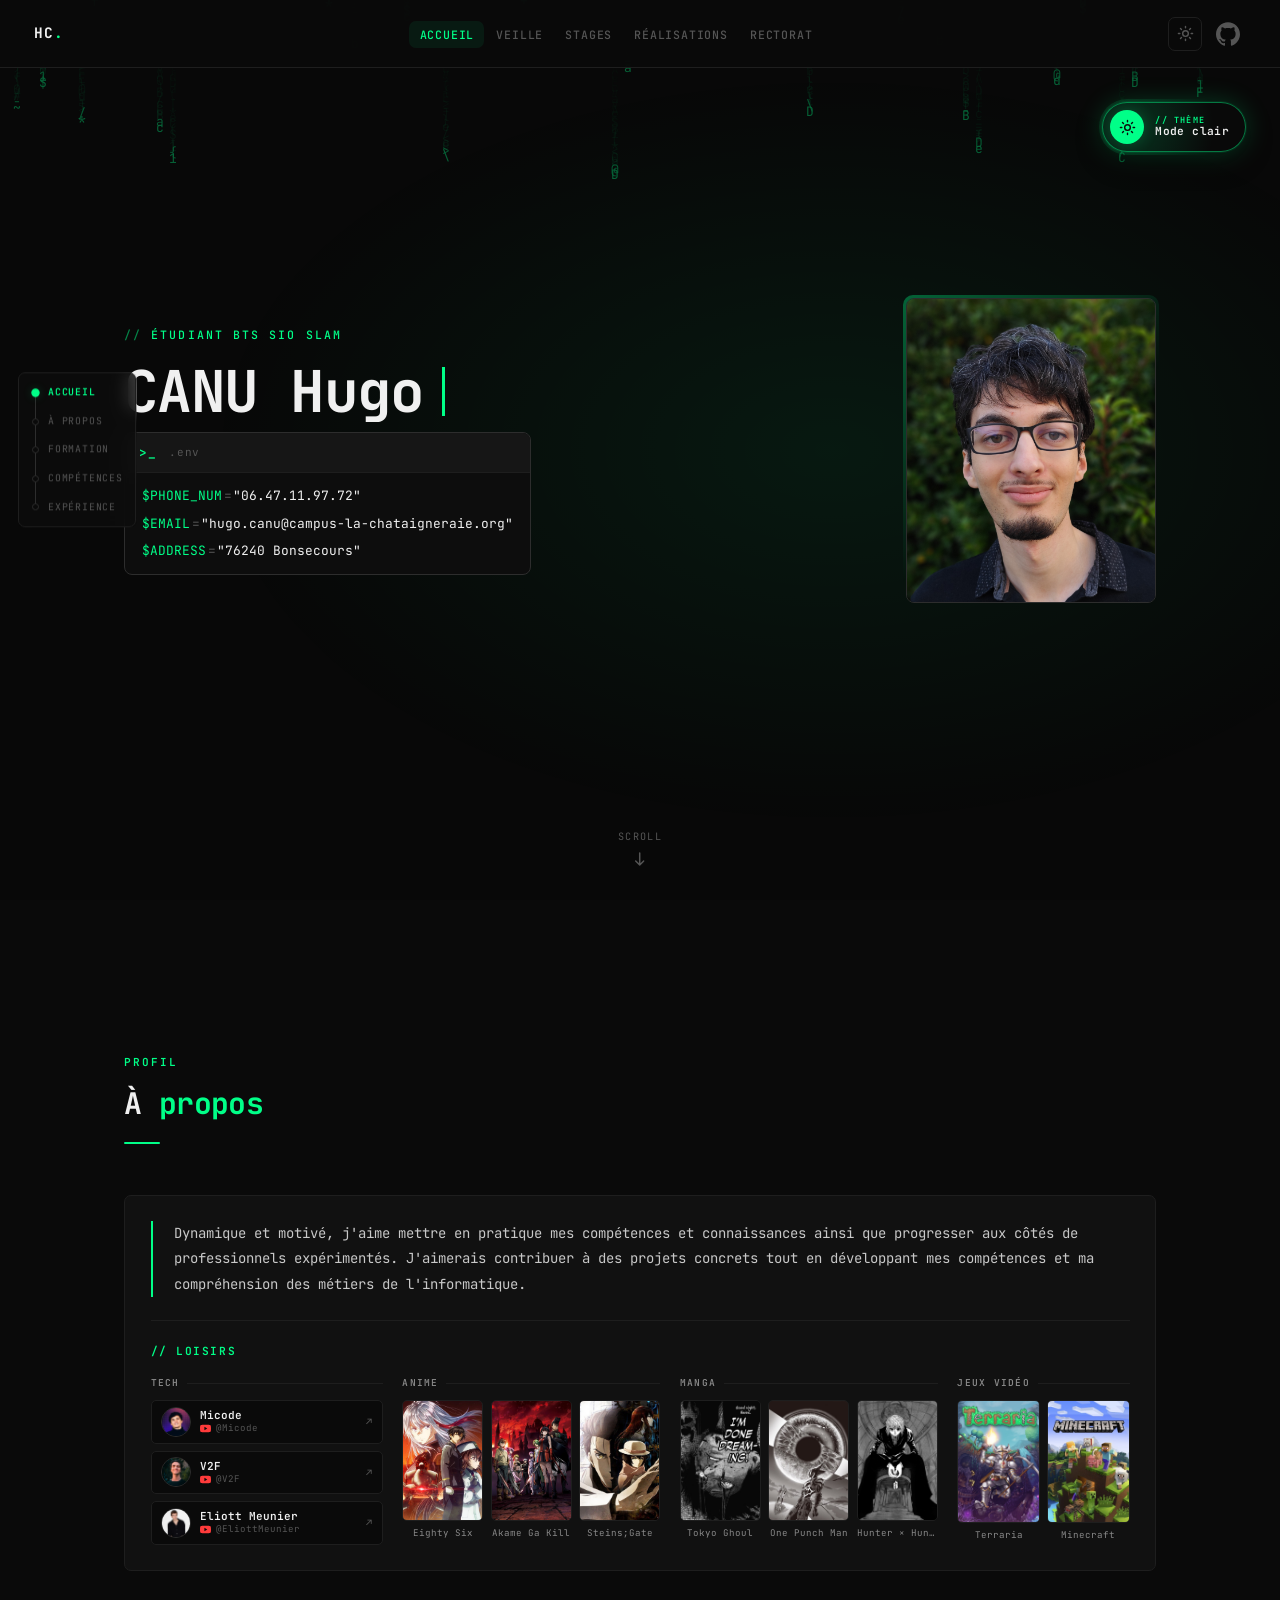
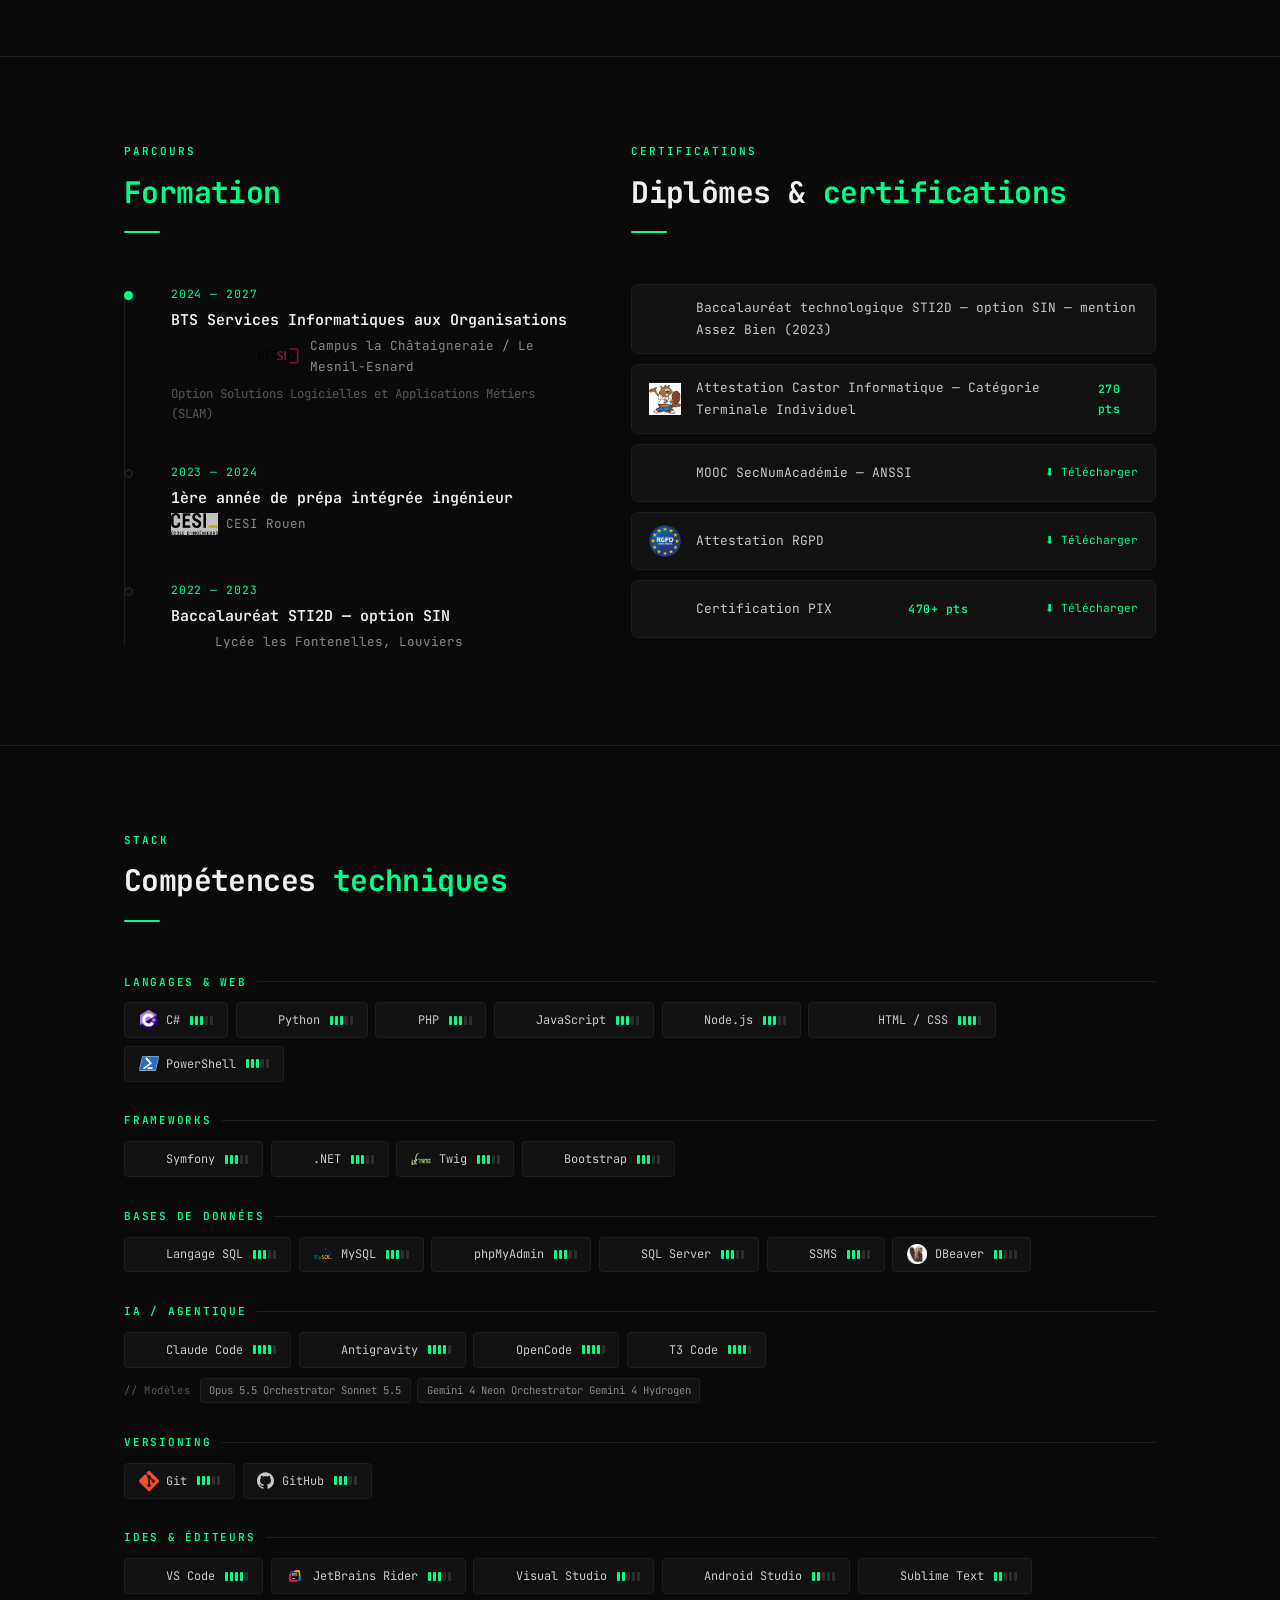
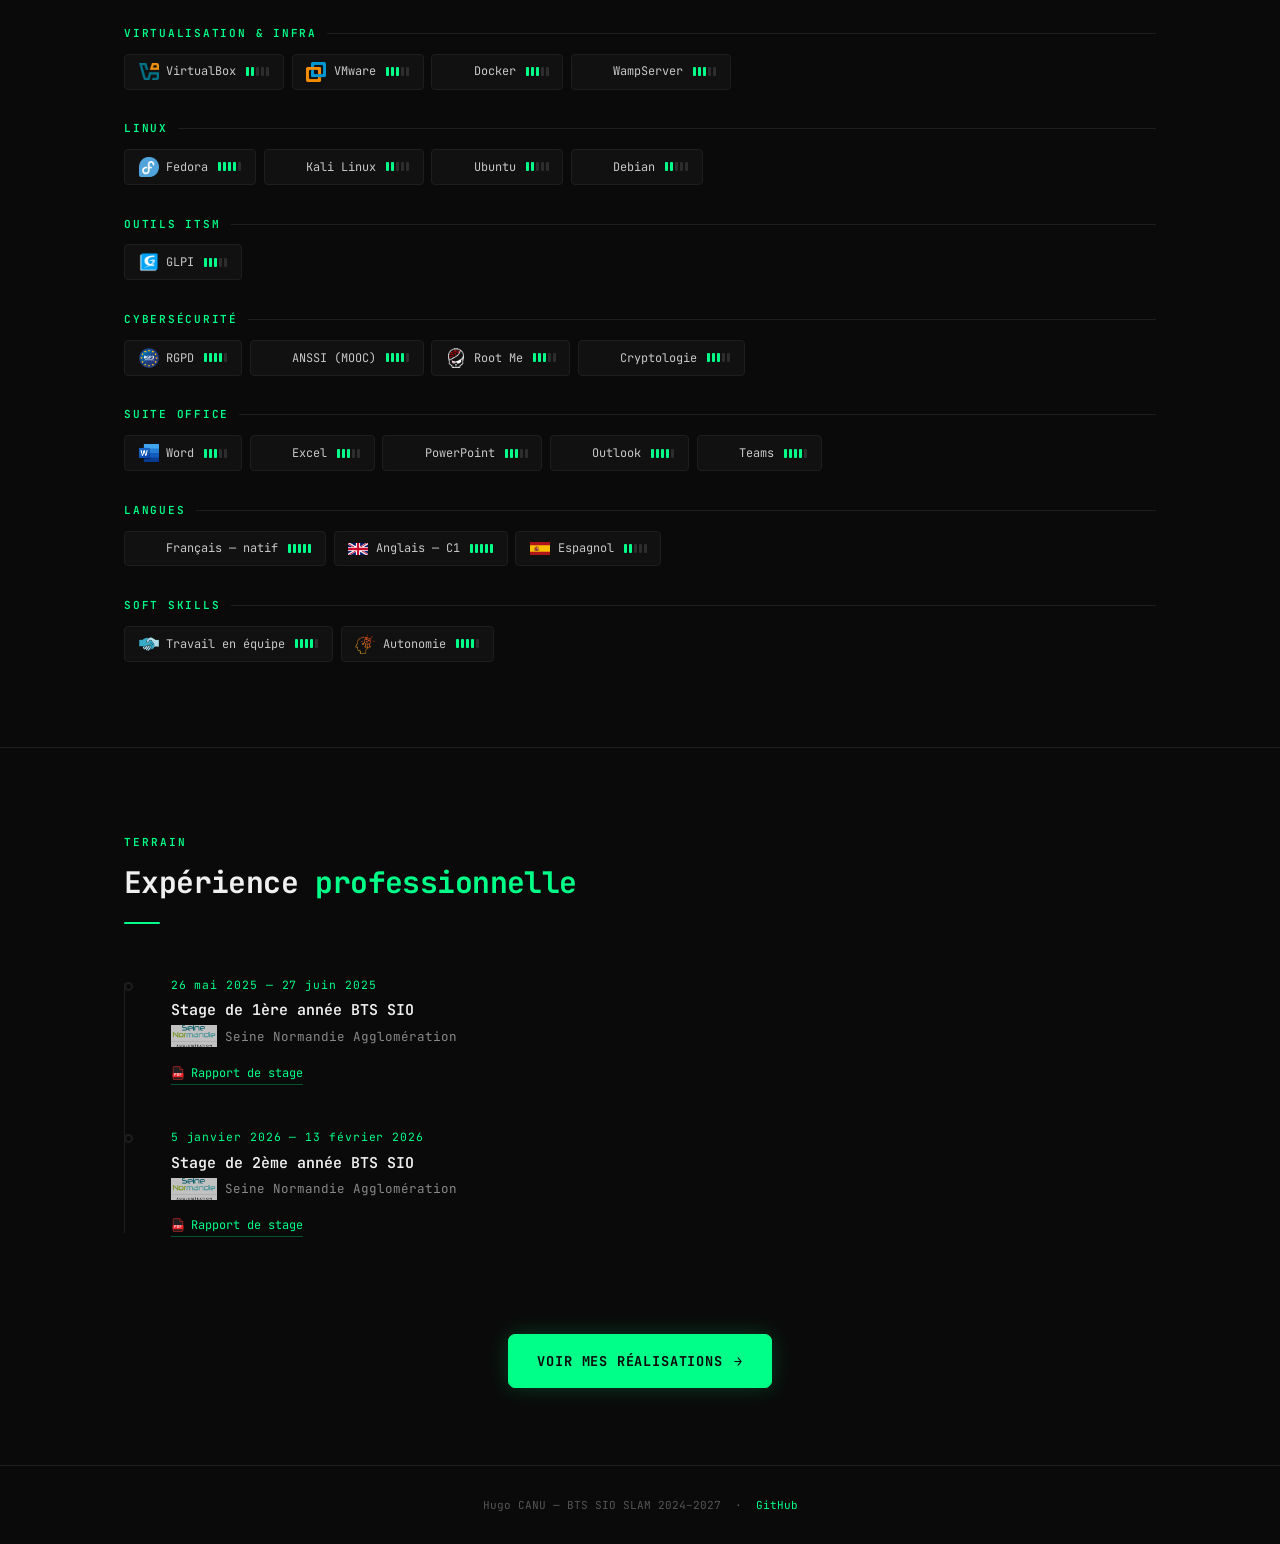
==== commit ac593819: "Ajout Light mode" ====
--- a/index.html
+++ b/index.html
@@ -11,9 +11,10 @@
   <link rel="preconnect" href="https://fonts.googleapis.com">
   <link rel="preconnect" href="https://fonts.gstatic.com" crossorigin>
   <link href="https://fonts.googleapis.com/css2?family=JetBrains+Mono:wght@300;400;500;600;700&display=swap" rel="stylesheet">
+  <script>try{if(localStorage.getItem('hc_theme')==='light')document.documentElement.dataset.theme='light';}catch{}</script>
   <link rel="stylesheet" href="css/style.css">
 </head>
-<body>
+<body class="has-theme-orb">
   <canvas id="matrix-canvas"></canvas>
   <svg hidden aria-hidden="true"><symbol id="ic-yt" viewBox="0 0 24 24"><path d="M23.5 6.2a3 3 0 0 0-2.1-2.1C19.5 3.6 12 3.6 12 3.6s-7.5 0-9.4.5A3 3 0 0 0 .5 6.2 31.4 31.4 0 0 0 0 12a31.4 31.4 0 0 0 .5 5.8 3 3 0 0 0 2.1 2.1c1.9.5 9.4.5 9.4.5s7.5 0 9.4-.5a3 3 0 0 0 2.1-2.1A31.4 31.4 0 0 0 24 12a31.4 31.4 0 0 0-.5-5.8zM9.6 15.6V8.4l6.3 3.6-6.3 3.6z"/></symbol></svg>
 
@@ -29,20 +30,38 @@
       <li><a href="rectorat.html">Rectorat</a></li>
     </ul>
     <label for="nav-toggle" class="navbar-toggle" aria-label="Menu de navigation"><span></span><span></span><span></span></label>
-    <a class="navbar-gh" href="https://github.com/HCWhite1" target="_blank" rel="noopener" aria-label="GitHub">
-      <svg viewBox="0 0 24 24" xmlns="http://www.w3.org/2000/svg">
-        <path d="M12 .297c-6.63 0-12 5.373-12 12 0 5.303 3.438 9.8 8.205 11.385.6.113.82-.258.82-.577
-          0-.285-.01-1.04-.015-2.04-3.338.724-4.042-1.61-4.042-1.61-.546-1.385-1.335-1.755-1.335-1.755
-          -1.087-.744.084-.729.084-.729 1.205.084 1.838 1.236 1.838 1.236 1.07 1.835 2.809 1.305
-          3.495.998.108-.776.417-1.305.76-1.605-2.665-.3-5.466-1.332-5.466-5.93 0-1.31.465-2.38
-          1.235-3.22-.135-.303-.54-1.523.105-3.176 0 0 1.005-.322 3.3 1.23.96-.267 1.98-.399
-          3-.405 1.02.006 2.04.138 3 .405 2.28-1.552 3.285-1.23 3.285-1.23.645 1.653.24
-          2.873.12 3.176.765.84 1.23 1.91 1.23 3.22 0 4.61-2.805 5.625-5.475 5.92.42.36.81
-          1.096.81 2.22 0 1.606-.015 2.896-.015 3.286 0 .315.21.69.825.57C20.565 22.092 24 17.592
-          24 12.297c0-6.627-5.373-12-12-12"/>
-      </svg>
-    </a>
+    <div class="navbar-actions">
+      <button type="button" class="theme-toggle" id="theme-toggle" aria-label="Activer le mode clair" title="Mode clair" aria-pressed="false">
+        <svg class="icon-sun" viewBox="0 0 24 24" fill="none" stroke="currentColor" stroke-width="2" stroke-linecap="round" stroke-linejoin="round" aria-hidden="true"><circle cx="12" cy="12" r="4"/><path d="M12 2v2M12 20v2M4.93 4.93l1.41 1.41M17.66 17.66l1.41 1.41M2 12h2M20 12h2M6.34 17.66l-1.41 1.41M19.07 4.93l-1.41 1.41"/></svg>
+        <svg class="icon-moon" viewBox="0 0 24 24" fill="none" stroke="currentColor" stroke-width="2" stroke-linecap="round" stroke-linejoin="round" aria-hidden="true"><path d="M21 12.79A9 9 0 1 1 11.21 3 7 7 0 0 0 21 12.79z"/></svg>
+      </button>
+      <a class="navbar-gh" href="https://github.com/HCWhite1" target="_blank" rel="noopener" aria-label="GitHub">
+        <svg viewBox="0 0 24 24" xmlns="http://www.w3.org/2000/svg">
+          <path d="M12 .297c-6.63 0-12 5.373-12 12 0 5.303 3.438 9.8 8.205 11.385.6.113.82-.258.82-.577
+            0-.285-.01-1.04-.015-2.04-3.338.724-4.042-1.61-4.042-1.61-.546-1.385-1.335-1.755-1.335-1.755
+            -1.087-.744.084-.729.084-.729 1.205.084 1.838 1.236 1.838 1.236 1.07 1.835 2.809 1.305
+            3.495.998.108-.776.417-1.305.76-1.605-2.665-.3-5.466-1.332-5.466-5.93 0-1.31.465-2.38
+            1.235-3.22-.135-.303-.54-1.523.105-3.176 0 0 1.005-.322 3.3 1.23.96-.267 1.98-.399
+            3-.405 1.02.006 2.04.138 3 .405 2.28-1.552 3.285-1.23 3.285-1.23.645 1.653.24
+            2.873.12 3.176.765.84 1.23 1.91 1.23 3.22 0 4.61-2.805 5.625-5.475 5.92.42.36.81
+            1.096.81 2.22 0 1.606-.015 2.896-.015 3.286 0 .315.21.69.825.57C20.565 22.092 24 17.592
+            24 12.297c0-6.627-5.373-12-12-12"/>
+        </svg>
+      </a>
+    </div>
   </nav>
+
+  <!-- ─── Orbe flottant de thème (Accueil) ─── -->
+  <button type="button" class="theme-orb" id="theme-orb" aria-label="Activer le mode clair" aria-pressed="false">
+    <span class="theme-orb-core" aria-hidden="true">
+      <svg class="icon-sun" viewBox="0 0 24 24" fill="none" stroke="currentColor" stroke-width="2" stroke-linecap="round" stroke-linejoin="round"><circle cx="12" cy="12" r="4"/><path d="M12 2v2M12 20v2M4.93 4.93l1.41 1.41M17.66 17.66l1.41 1.41M2 12h2M20 12h2M6.34 17.66l-1.41 1.41M19.07 4.93l-1.41 1.41"/></svg>
+      <svg class="icon-moon" viewBox="0 0 24 24" fill="none" stroke="currentColor" stroke-width="2" stroke-linecap="round" stroke-linejoin="round"><path d="M21 12.79A9 9 0 1 1 11.21 3 7 7 0 0 0 21 12.79z"/></svg>
+    </span>
+    <span class="theme-orb-text">
+      <span class="theme-orb-eyebrow">// thème</span>
+      <span class="theme-orb-label">Mode clair</span>
+    </span>
+  </button>
 
   <!-- ─── Repère de sections (gauche) ─── -->
   <aside class="section-spy" id="section-spy" aria-label="Sections de la page">
--- a/css/style.css
+++ b/css/style.css
@@ -1,6 +1,7 @@
 *, *::before, *::after { margin: 0; padding: 0; box-sizing: border-box; }
 
 :root {
+  color-scheme: dark;
   --bg:           #0a0a0a;
   --bg-card:      #111111;
   --bg-elevated:  #181818;
@@ -9,13 +10,87 @@
   --accent:       #00ff88;
   --accent-dim:   rgba(0, 255, 136, 0.07);
   --accent-glow:  rgba(0, 255, 136, 0.2);
+  --accent-border: rgba(0, 255, 136, 0.3);
+  --accent-border-strong: rgba(0, 255, 136, 0.45);
+  --accent-text:  #0a0a0a;
+  --cta-hover:    #1aff95;
   --text:         #c8c8c8;
   --text-bright:  #f0f0f0;
   --text-muted:   #555555;
   --text-dim:     #888888;
+  --nav-bg:       rgba(10, 10, 10, 0.92);
+  --nav-mobile-bg: rgba(10, 10, 10, 0.96);
+  --nav-mobile-sep: rgba(255, 255, 255, 0.04);
+  --scrollbar-thumb: #252525;
+  --terminal-bg:  #0d0d0d;
+  --terminal-header: #161616;
+  --popover-header: #161616;
+  --popover-shadow: 0 10px 30px rgba(0, 0, 0, 0.65);
+  --spy-bg:       rgba(13, 13, 13, 0.78);
+  --badge-bg:     rgba(10, 10, 10, 0.84);
+  --badge-shadow: 0 2px 8px rgba(0, 0, 0, 0.45);
+  --tooltip-bg:   rgba(10, 10, 10, 0.94);
+  --tooltip-text: #f0f0f0;
+  --overlay-bg:   rgba(0, 0, 0, 0.82);
+  --viewer-bg:    rgba(0, 0, 0, 0.92);
+  --media-bg:     #0a0a0a;
+  --stack-bg:     linear-gradient(135deg, #0d0d0d, #141414);
+  --type-formation: #7cc7ff;
+  --type-formation-border: rgba(124, 199, 255, 0.35);
+  --type-perso:   #ffd23f;
+  --type-perso-border: rgba(255, 210, 63, 0.35);
+  --type-local:   #c4b5fd;
+  --type-local-border: rgba(196, 181, 253, 0.45);
+  --tok-s:        #7cc7ff;
+  --matrix-opacity: 0.38;
   --font:         'JetBrains Mono', 'Courier New', monospace;
   --radius:       7px;
   --nav-h:        68px;
+}
+
+[data-theme="light"] {
+  color-scheme: light;
+  --bg:           #f6f7f9;
+  --bg-card:      #ffffff;
+  --bg-elevated:  #eef1f4;
+  --border:       #dde2e8;
+  --border-hover: #c4cdd6;
+  --accent:       #2563eb;
+  --accent-dim:   rgba(37, 99, 235, 0.08);
+  --accent-glow:  rgba(37, 99, 235, 0.22);
+  --accent-border: rgba(37, 99, 235, 0.35);
+  --accent-border-strong: rgba(37, 99, 235, 0.48);
+  --accent-text:  #ffffff;
+  --cta-hover:    #1d4ed8;
+  --text:         #2d333b;
+  --text-bright:  #0f1419;
+  --text-muted:   #656d76;
+  --text-dim:     #4b5563;
+  --nav-bg:       rgba(246, 247, 249, 0.9);
+  --nav-mobile-bg: rgba(246, 247, 249, 0.97);
+  --nav-mobile-sep: rgba(0, 0, 0, 0.06);
+  --scrollbar-thumb: #c4cdd6;
+  --terminal-bg:  #ffffff;
+  --terminal-header: #eef1f4;
+  --popover-header: #eef1f4;
+  --popover-shadow: 0 10px 28px rgba(15, 20, 25, 0.14);
+  --spy-bg:       rgba(255, 255, 255, 0.86);
+  --badge-bg:     rgba(255, 255, 255, 0.92);
+  --badge-shadow: 0 2px 8px rgba(15, 20, 25, 0.12);
+  --tooltip-bg:   rgba(15, 20, 25, 0.92);
+  --tooltip-text: #f8fafc;
+  --overlay-bg:   rgba(15, 20, 25, 0.55);
+  --viewer-bg:    rgba(15, 20, 25, 0.88);
+  --media-bg:     #e5e9ef;
+  --stack-bg:     linear-gradient(135deg, #eef1f4, #e3e8ee);
+  --type-formation: #0f766e;
+  --type-formation-border: rgba(15, 118, 110, 0.35);
+  --type-perso:   #b45309;
+  --type-perso-border: rgba(180, 83, 9, 0.35);
+  --type-local:   #6d28d9;
+  --type-local-border: rgba(109, 40, 217, 0.35);
+  --tok-s:        #0f766e;
+  --matrix-opacity: 0.34;
 }
 
 html { scroll-behavior: smooth; font-size: clamp(17px, 1.1vw, 22px); }
@@ -35,12 +110,14 @@
   pointer-events: none;
 }
 
+[hidden] { display: none !important; }
+
 .acc { color: var(--accent); }
 
 /* ─── Scrollbar ─── */
 ::-webkit-scrollbar { width: 6px; }
 ::-webkit-scrollbar-track { background: var(--bg); }
-::-webkit-scrollbar-thumb { background: #252525; border-radius: 3px; }
+::-webkit-scrollbar-thumb { background: var(--scrollbar-thumb); border-radius: 3px; }
 ::-webkit-scrollbar-thumb:hover { background: var(--accent); }
 ::selection { background: var(--accent-glow); color: var(--accent); }
 
@@ -48,7 +125,7 @@
 .navbar {
   position: fixed; top: 0; left: 0; right: 0; z-index: 100;
   height: var(--nav-h);
-  background: rgba(10, 10, 10, 0.92);
+  background: var(--nav-bg);
   backdrop-filter: blur(16px);
   border-bottom: 1px solid var(--border);
   display: flex; align-items: center; justify-content: space-between;
@@ -88,6 +165,231 @@
 .nav-toggle-input:checked ~ .navbar-toggle span:nth-child(2) { opacity: 0; }
 .nav-toggle-input:checked ~ .navbar-toggle span:nth-child(3) { transform: translateY(-5.5px) rotate(-45deg); }
 
+.navbar-actions {
+  display: flex; align-items: center; gap: 0.45rem; flex-shrink: 0;
+}
+
+.theme-toggle {
+  display: inline-flex; align-items: center; justify-content: center;
+  width: 34px; height: 34px; padding: 0;
+  background: transparent; border: 1px solid var(--border);
+  border-radius: var(--radius); color: var(--text-muted);
+  cursor: pointer; flex-shrink: 0;
+  transition: color 0.2s, border-color 0.2s, background 0.2s, opacity 0.08s linear;
+}
+.theme-toggle:hover,
+.theme-toggle:focus-visible {
+  color: var(--accent); border-color: var(--accent); background: var(--accent-dim); outline: none;
+}
+.theme-toggle svg { width: 17px; height: 17px; display: block; flex-shrink: 0; }
+.theme-toggle .icon-moon { display: none; }
+[data-theme="light"] .theme-toggle .icon-sun { display: none; }
+[data-theme="light"] .theme-toggle .icon-moon { display: block; }
+
+/* Sur l'accueil, l'emplacement du bouton navbar reste réservé pour que l'orbe s'y pose pile dessus */
+body.has-theme-orb:not(.orb-docked) .navbar .theme-toggle {
+  opacity: 0;
+  pointer-events: none;
+  transition: opacity 0.05s linear 0s;
+}
+body.has-theme-orb.orb-docked .navbar .theme-toggle {
+  opacity: 1;
+  pointer-events: auto;
+  transition: color 0.2s, border-color 0.2s, background 0.2s, opacity 0.08s linear 0.4s;
+}
+
+/* ─── Orbe lumineux flottant (Accueil) ─── */
+.theme-orb {
+  position: fixed;
+  top: calc(var(--nav-h) + 2rem);
+  right: 2rem;
+  z-index: 105;
+  display: inline-flex; align-items: center; gap: 0.65rem;
+  padding: 0.42rem 0.95rem 0.42rem 0.45rem;
+  font-family: var(--font);
+  background: var(--nav-bg);
+  backdrop-filter: blur(14px);
+  border: 1px solid var(--accent-border-strong);
+  border-radius: 999px;
+  color: var(--text-bright);
+  cursor: pointer;
+  box-shadow:
+    0 0 0 1px var(--accent-dim),
+    0 0 26px var(--accent-glow),
+    0 10px 28px rgba(0, 0, 0, 0.32);
+  animation: orbFloat 3.8s ease-in-out infinite;
+  transition:
+    transform 0.46s cubic-bezier(0.22, 1, 0.36, 1),
+    padding 0.42s cubic-bezier(0.22, 1, 0.36, 1),
+    gap 0.42s cubic-bezier(0.22, 1, 0.36, 1),
+    border-radius 0.42s cubic-bezier(0.22, 1, 0.36, 1),
+    border-color 0.35s ease,
+    background 0.35s ease,
+    box-shadow 0.35s ease,
+    opacity 0.06s linear 0s;
+}
+.theme-orb::before {
+  content: '';
+  position: absolute; inset: -4px; z-index: -1;
+  border-radius: 999px;
+  background: radial-gradient(circle at 22% 50%, var(--accent-glow), transparent 68%);
+  opacity: 0.85;
+  animation: orbPulse 2.8s ease-in-out infinite;
+  transition: opacity 0.25s ease;
+  pointer-events: none;
+}
+.theme-orb:hover,
+.theme-orb:focus-visible {
+  border-color: var(--accent);
+  box-shadow:
+    0 0 0 1px var(--accent-border),
+    0 0 36px var(--accent-glow),
+    0 12px 32px rgba(0, 0, 0, 0.38);
+  outline: none;
+}
+.theme-orb-core {
+  width: 34px; height: 34px;
+  border-radius: 50%;
+  display: inline-flex; align-items: center; justify-content: center;
+  background: var(--accent);
+  color: var(--accent-text);
+  box-shadow: 0 0 16px var(--accent-glow);
+  flex-shrink: 0;
+  transition:
+    transform 0.35s cubic-bezier(0.22, 1, 0.36, 1),
+    background 0.35s ease,
+    color 0.35s ease,
+    border-radius 0.42s cubic-bezier(0.22, 1, 0.36, 1),
+    box-shadow 0.35s ease;
+}
+.theme-orb:hover .theme-orb-core {
+  transform: rotate(24deg) scale(1.08);
+  box-shadow: 0 0 24px var(--accent);
+}
+.theme-orb-core svg { width: 17px; height: 17px; display: block; }
+.theme-orb-core .icon-moon { display: none; }
+[data-theme="light"] .theme-orb-core .icon-sun { display: none; }
+[data-theme="light"] .theme-orb-core .icon-moon { display: block; }
+
+.theme-orb-text {
+  display: flex; flex-direction: column; align-items: flex-start;
+  line-height: 1.2; text-align: left;
+  max-width: 110px; overflow: hidden;
+  transition: max-width 0.36s cubic-bezier(0.22, 1, 0.36, 1), opacity 0.22s ease;
+}
+.theme-orb-eyebrow {
+  font-size: 0.5rem; font-weight: 600;
+  color: var(--accent); letter-spacing: 0.14em; text-transform: uppercase;
+  white-space: nowrap;
+}
+.theme-orb-label {
+  font-size: 0.66rem; font-weight: 600;
+  color: var(--text-bright); letter-spacing: 0.03em; white-space: nowrap;
+}
+
+/* Rangement réel : l'orbe se replie et vole pile dans le bouton de la navbar */
+body.orb-docked .theme-orb {
+  animation: none;
+  translate: 0 0;
+  transform: translate3d(var(--dock-dx, -38px), var(--dock-dy, -82px), 0);
+  padding: 0;
+  gap: 0;
+  border-radius: var(--radius);
+  border-color: var(--border);
+  background: transparent;
+  backdrop-filter: none;
+  box-shadow: none;
+  opacity: 0;
+  pointer-events: none;
+  transition:
+    transform 0.46s cubic-bezier(0.32, 0.72, 0, 1),
+    padding 0.38s cubic-bezier(0.32, 0.72, 0, 1),
+    gap 0.38s cubic-bezier(0.32, 0.72, 0, 1),
+    border-radius 0.42s cubic-bezier(0.32, 0.72, 0, 1),
+    border-color 0.38s ease,
+    background 0.38s ease,
+    box-shadow 0.35s ease,
+    opacity 0.08s linear 0.4s;
+}
+body.orb-docked .theme-orb::before {
+  opacity: 0;
+  animation: none;
+}
+body.orb-docked .theme-orb-core {
+  width: 32px; height: 32px;
+  border-radius: calc(var(--radius) - 1px);
+  background: transparent;
+  color: var(--text-muted);
+  box-shadow: none;
+}
+body.orb-docked .theme-orb-text {
+  max-width: 0;
+  opacity: 0;
+}
+
+@keyframes orbFloat {
+  0%, 100% { translate: 0 0; }
+  50%      { translate: 0 -6px; }
+}
+@keyframes orbPulse {
+  0%, 100% { opacity: 0.55; transform: scale(1); }
+  50%      { opacity: 1; transform: scale(1.06); }
+}
+
+/* ─── Effet Warp lors du changement de thème ─── */
+::view-transition-old(root),
+::view-transition-new(root) {
+  animation-duration: 0.68s;
+  animation-timing-function: cubic-bezier(0.22, 1, 0.36, 1);
+  mix-blend-mode: normal;
+}
+::view-transition-old(root) {
+  z-index: 1;
+  animation-name: themeWarpOld;
+}
+::view-transition-new(root) {
+  z-index: 9999;
+  animation-name: themeWarpNew;
+}
+@keyframes themeWarpNew {
+  0% {
+    clip-path: circle(0px at var(--warp-x, 50%) var(--warp-y, 50%));
+    filter: brightness(1.22) drop-shadow(0 0 28px var(--accent));
+  }
+  75% {
+    filter: brightness(1.06) drop-shadow(0 0 18px var(--accent));
+  }
+  100% {
+    clip-path: circle(var(--warp-r, 150vmax) at var(--warp-x, 50%) var(--warp-y, 50%));
+    filter: brightness(1) drop-shadow(0 0 0px transparent);
+  }
+}
+@keyframes themeWarpOld {
+  from { transform: scale(1); filter: blur(0px); }
+  to   { transform: scale(1.022); filter: blur(2px); }
+}
+
+.theme-warp-ring {
+  position: fixed;
+  left: var(--warp-x, 50%);
+  top: var(--warp-y, 50%);
+  width: 24px; height: 24px;
+  border-radius: 50%;
+  pointer-events: none;
+  z-index: 10000;
+  transform: translate(-50%, -50%) scale(0);
+  border: 2px solid var(--accent);
+  box-shadow:
+    0 0 28px var(--accent),
+    inset 0 0 24px var(--accent-glow);
+  animation: themeWarpRing 0.72s cubic-bezier(0.22, 1, 0.36, 1) forwards;
+}
+@keyframes themeWarpRing {
+  0%   { width: 24px; height: 24px; opacity: 0.95; transform: translate(-50%, -50%) scale(0.5); }
+  70%  { opacity: 0.55; }
+  100% { width: calc(var(--warp-r, 150vmax) * 2.05); height: calc(var(--warp-r, 150vmax) * 2.05); opacity: 0; transform: translate(-50%, -50%) scale(1); }
+}
+
 .navbar-gh {
   display: flex; align-items: center; padding: 0.35rem;
   border-radius: var(--radius); transition: background 0.2s; flex-shrink: 0;
@@ -119,20 +421,20 @@
 #hero {
   position: relative; min-height: 100vh;
   display: flex; align-items: center; overflow: hidden;
+  padding-block: var(--nav-h);
 }
 #matrix-canvas {
   position: fixed; inset: 0; width: 100%; height: 100%;
-  opacity: 0.24; z-index: 0; pointer-events: none;
+  opacity: var(--matrix-opacity); z-index: 0; pointer-events: none;
 }
 .hero-gradient {
   position: absolute; inset: 0; z-index: 1;
-  background: radial-gradient(ellipse 70% 60% at 65% 50%, rgba(0,255,136,0.04) 0%, transparent 70%);
+  background: radial-gradient(ellipse 70% 60% at 65% 50%, var(--accent-dim) 0%, transparent 70%);
 }
 .hero-content {
   position: relative; z-index: 2;
   display: grid; grid-template-columns: 1fr auto;
   align-items: center; gap: 4rem;
-  padding-top: var(--nav-h);
   width: 100%; max-width: clamp(1100px, 78vw, 1440px); margin: 0 auto; padding-inline: 2rem;
 }
 .hero-eyebrow {
@@ -163,13 +465,13 @@
 
 /* ─── Terminal contact block ─── */
 .terminal-block {
-  background: #0d0d0d; border: 1px solid var(--border-hover);
+  background: var(--terminal-bg); border: 1px solid var(--border-hover);
   border-radius: 8px; overflow: hidden;
   width: fit-content; min-width: 340px;
 }
 .terminal-header {
   display: flex; align-items: center; gap: 0.35rem;
-  padding: 0.5rem 0.85rem; background: #161616;
+  padding: 0.5rem 0.85rem; background: var(--terminal-header);
   border-bottom: 1px solid var(--border);
 }
 .terminal-prompt {
@@ -229,7 +531,7 @@
   transition: border-color 0.2s, background 0.2s;
 }
 .card:hover { border-color: var(--border-hover); background: var(--bg-elevated); }
-.card.green-hover:hover { border-color: rgba(0,255,136,0.3); }
+.card.green-hover:hover { border-color: var(--accent-border); }
 
 /* ─── Profile & Loisirs ─── */
 .profile-text {
@@ -268,7 +570,7 @@
   min-width: 0;
 }
 .yt-card:hover {
-  border-color: rgba(0, 255, 136, 0.35);
+  border-color: var(--accent-border);
   background: var(--accent-dim); transform: translateX(2px);
 }
 .yt-avatar {
@@ -337,7 +639,7 @@
   cursor: default;
 }
 .skill-chip:hover {
-  border-color: rgba(0,255,136,0.3);
+  border-color: var(--accent-border);
   background: var(--accent-dim); color: var(--text-bright);
 }
 .skill-chip img { width: 20px; height: 20px; object-fit: contain; flex-shrink: 0; }
@@ -358,7 +660,7 @@
   border-radius: 3px; padding: 0.16rem 0.5rem;
   transition: border-color 0.2s, color 0.2s;
 }
-.skill-model-tag:hover { border-color: rgba(0, 255, 136, 0.3); color: var(--text-bright); }
+.skill-model-tag:hover { border-color: var(--accent-border); color: var(--text-bright); }
 
 /* Skill popover */
 .skill-chip.has-activities { position: relative; cursor: pointer; }
@@ -371,8 +673,8 @@
 .skill-popover {
   position: absolute; left: 0; bottom: calc(100% + 10px); z-index: 50;
   width: 330px; max-width: calc(100vw - 32px);
-  background: var(--bg-elevated); border: 1px solid rgba(0,255,136,0.3);
-  border-radius: var(--radius); box-shadow: 0 10px 30px rgba(0,0,0,0.65);
+  background: var(--bg-elevated); border: 1px solid var(--accent-border);
+  border-radius: var(--radius); box-shadow: var(--popover-shadow);
   opacity: 0; visibility: hidden; transform: translateY(4px);
   transition: opacity 0.15s, transform 0.15s, visibility 0.15s;
   cursor: default; text-align: left;
@@ -381,7 +683,7 @@
   content: ''; position: absolute; left: 1.1rem; top: 100%;
   width: 9px; height: 9px; margin-top: -4px;
   background: var(--bg-elevated);
-  border-right: 1px solid rgba(0,255,136,0.3); border-bottom: 1px solid rgba(0,255,136,0.3);
+  border-right: 1px solid var(--accent-border); border-bottom: 1px solid var(--accent-border);
   transform: rotate(45deg);
 }
 .skill-popover::after {
@@ -392,7 +694,7 @@
 .skill-chip.pop-below .skill-popover { bottom: auto; top: calc(100% + 10px); transform: translateY(-4px); }
 .skill-chip.pop-below .skill-popover::before {
   top: auto; bottom: 100%; margin-top: 0; margin-bottom: -4px;
-  border: none; border-left: 1px solid rgba(0,255,136,0.3); border-top: 1px solid rgba(0,255,136,0.3);
+  border: none; border-left: 1px solid var(--accent-border); border-top: 1px solid var(--accent-border);
 }
 .skill-chip.pop-below .skill-popover::after { top: auto; bottom: 100%; }
 .skill-chip.has-activities:hover .skill-popover,
@@ -402,13 +704,13 @@
 
 .skill-popover-header {
   display: flex; align-items: center; gap: 0.6rem;
-  padding: 0.4rem 0.75rem; background: #161616;
+  padding: 0.4rem 0.75rem; background: var(--popover-header);
   border-bottom: 1px solid var(--border);
   border-radius: var(--radius) var(--radius) 0 0;
 }
 .skill-popover-header .dots { display: flex; gap: 4px; }
 .skill-popover-header .dots i { width: 7px; height: 7px; border-radius: 50%; background: var(--border-hover); }
-.skill-popover-header .dots i:first-child { background: rgba(0,255,136,0.55); }
+.skill-popover-header .dots i:first-child { background: var(--accent); opacity: 0.65; }
 .skill-popover-header .path { font-size: 0.6rem; color: var(--text-muted); letter-spacing: 0.04em; }
 .skill-popover-header .path b { color: var(--text-bright); font-weight: 500; }
 
@@ -428,7 +730,7 @@
 .skill-level-scale { display: grid; grid-template-columns: repeat(5, 1fr); gap: 3px; margin-top: 0.4rem; }
 .skill-level-step { display: flex; flex-direction: column; gap: 0.3rem; min-width: 0; cursor: help; }
 .skill-level-seg { height: 5px; border-radius: 2px; background: var(--border-hover); }
-.skill-level-step.past .skill-level-seg { background: rgba(0,255,136,0.45); }
+.skill-level-step.past .skill-level-seg { background: var(--accent-border-strong); }
 .skill-level-step.current .skill-level-seg { background: var(--accent); box-shadow: 0 0 8px var(--accent-glow); }
 .skill-level-lbl {
   font-size: 0.5rem; color: var(--text-muted); text-align: center;
@@ -438,7 +740,7 @@
 .skill-level-step.current .skill-level-lbl { color: var(--accent); font-weight: 600; }
 .skill-note {
   font-size: 0.64rem; color: var(--text); line-height: 1.55;
-  margin-top: 0.55rem; padding-left: 0.6rem; border-left: 2px solid rgba(0,255,136,0.35);
+  margin-top: 0.55rem; padding-left: 0.6rem; border-left: 2px solid var(--accent-border);
 }
 .skill-note:first-child { margin-top: 0; }
 .skill-note strong { color: var(--text-bright); font-weight: 600; }
@@ -463,10 +765,10 @@
 .skill-popover-item.is-static .skill-popover-label::after { content: none; }
 .skill-popover-type {
   flex-shrink: 0; font-size: 0.52rem; letter-spacing: 0.08em; text-transform: uppercase;
-  padding: 0.12rem 0.35rem; border-radius: 3px; border: 1px solid rgba(0,255,136,0.3); color: var(--accent);
-}
-.skill-popover-type.type-formation { color: #7cc7ff; border-color: rgba(124,199,255,0.3); }
-.skill-popover-type.type-perso { color: #ffd23f; border-color: rgba(255,210,63,0.3); }
+  padding: 0.12rem 0.35rem; border-radius: 3px; border: 1px solid var(--accent-border); color: var(--accent);
+}
+.skill-popover-type.type-formation { color: var(--type-formation); border-color: var(--type-formation-border); }
+.skill-popover-type.type-perso { color: var(--type-perso); border-color: var(--type-perso-border); }
 .skill-popover-usage { font-size: 0.62rem; color: var(--text); line-height: 1.45; }
 .skill-popover-meta { font-size: 0.56rem; color: var(--text-muted); letter-spacing: 0.03em; }
 
@@ -482,7 +784,7 @@
   border: 1px solid var(--border); border-radius: var(--radius);
   font-size: 0.76rem; color: var(--text); transition: border-color 0.2s;
 }
-.certif-item:hover { border-color: rgba(0,255,136,0.25); }
+.certif-item:hover { border-color: var(--accent-border); }
 a.certif-item { text-decoration: none; color: var(--text); }
 .certif-item img { width: 32px; height: 32px; object-fit: contain; flex-shrink: 0; }
 .certif-item .score {
@@ -507,7 +809,7 @@
 .timeline-item:hover::before,
 .timeline-item.current::before { border-color: var(--accent); }
 .timeline-item.current::before {
-  background: var(--accent); box-shadow: 0 0 8px rgba(0,255,136,0.4);
+  background: var(--accent); box-shadow: 0 0 8px var(--accent-glow);
 }
 .timeline-date {
   font-size: 0.67rem; color: var(--accent);
@@ -527,7 +829,7 @@
   display: inline-flex; align-items: center; gap: 0.35rem;
   margin-top: 0.5rem; font-size: 0.7rem;
   color: var(--accent); text-decoration: none;
-  border-bottom: 1px solid rgba(0,255,136,0.3); padding-bottom: 1px;
+  border-bottom: 1px solid var(--accent-border); padding-bottom: 1px;
   transition: border-color 0.2s, opacity 0.2s;
 }
 .timeline-link:hover { opacity: 0.8; }
@@ -584,7 +886,7 @@
 
 #sort-date:checked ~ .news-sort label[for="sort-date"],
 #sort-bornage:checked ~ .news-sort label[for="sort-bornage"] {
-  color: var(--accent); border-color: rgba(0,255,136,0.35); background: var(--accent-dim);
+  color: var(--accent); border-color: var(--accent-border); background: var(--accent-dim);
 }
 #sort-date:checked ~ #news-bornage-view,
 #sort-bornage:checked ~ #news-date-view { display: none; }
@@ -608,7 +910,7 @@
   transition: border-color 0.2s, color 0.2s, background 0.2s;
 }
 .news-item:hover {
-  border-color: rgba(0,255,136,0.3);
+  border-color: var(--accent-border);
   color: var(--text); background: var(--accent-dim);
 }
 .news-item .news-title { display: block; font-size: 0.72rem; }
@@ -626,7 +928,7 @@
   border-radius: 4px; cursor: pointer; color: var(--text-dim);
   transition: border-color 0.2s, background 0.2s, color 0.2s;
 }
-.news-bornage-item:hover { border-color: rgba(0,255,136,0.3); background: var(--accent-dim); color: var(--text); }
+.news-bornage-item:hover { border-color: var(--accent-border); background: var(--accent-dim); color: var(--text); }
 .news-bornage-item .news-title { display: block; font-size: 0.7rem; }
 .news-bornage-item .news-src { display: block; font-size: 0.6rem; color: var(--accent); margin-top: 0.2rem; }
 .news-bornage-item .news-date { display: block; font-size: 0.58rem; color: var(--text-muted); margin-top: 0.12rem; }
@@ -647,22 +949,22 @@
 }
 .btn-outline { background: transparent; border: 1px solid var(--border); color: var(--text-dim); }
 .btn-outline:hover { border-color: var(--accent); color: var(--accent); background: var(--accent-dim); }
-.btn-accent { background: var(--accent); color: #0a0a0a; font-weight: 600; }
+.btn-accent { background: var(--accent); color: var(--accent-text); font-weight: 600; }
 .btn-accent:hover { opacity: 0.85; }
 .btn[hidden] { display: none; }
 .home-cta { display: flex; justify-content: center; padding: 0.5rem 0 4.5rem; }
 .btn-cta {
-  background: var(--accent); color: #0a0a0a; font-weight: 700;
+  background: var(--accent); color: var(--accent-text); font-weight: 700;
   font-size: 0.8rem; padding: 0.85rem 1.7rem; gap: 0.65rem;
   letter-spacing: 0.06em; text-transform: uppercase;
   border: 1px solid var(--accent);
-  box-shadow: 0 0 22px rgba(0, 255, 136, 0.18);
+  box-shadow: 0 0 22px var(--accent-glow);
   transition: transform 0.2s, box-shadow 0.2s, background 0.2s;
 }
 .btn-cta:hover {
   transform: translateY(-2px);
-  box-shadow: 0 8px 28px rgba(0, 255, 136, 0.32);
-  background: #1aff95;
+  box-shadow: 0 8px 28px var(--accent-glow);
+  background: var(--cta-hover);
 }
 .btn-cta .cta-arrow { display: inline-block; transition: transform 0.2s; }
 .btn-cta:hover .cta-arrow { transform: translateX(4px); }
@@ -677,39 +979,39 @@
   font-size: 0.58rem; font-weight: 600; letter-spacing: 0.1em;
   text-transform: uppercase; padding: 0.22rem 0.55rem;
   border-radius: 999px; backdrop-filter: blur(6px);
-  background: rgba(10, 10, 10, 0.84);
-  border: 1px solid rgba(0, 255, 136, 0.45);
-  color: var(--accent); box-shadow: 0 2px 8px rgba(0, 0, 0, 0.45);
+  background: var(--badge-bg);
+  border: 1px solid var(--accent-border-strong);
+  color: var(--accent); box-shadow: var(--badge-shadow);
   pointer-events: none;
 }
-.realisation-badge.type-perso { color: #ffd23f; border-color: rgba(255, 210, 63, 0.45); }
-.realisation-badge.type-formation { color: #7cc7ff; border-color: rgba(124, 199, 255, 0.45); }
+.realisation-badge.type-perso { color: var(--type-perso); border-color: var(--type-perso-border); }
+.realisation-badge.type-formation { color: var(--type-formation); border-color: var(--type-formation-border); }
 
 .realisation-status {
   position: absolute; top: 0.65rem; left: 0.65rem; z-index: 3;
   width: 28px; height: 28px; border-radius: 999px;
   display: inline-flex; align-items: center; justify-content: center;
-  background: rgba(10, 10, 10, 0.84); backdrop-filter: blur(6px);
+  background: var(--badge-bg); backdrop-filter: blur(6px);
   border: 1px solid var(--border-hover);
-  box-shadow: 0 2px 8px rgba(0, 0, 0, 0.45);
+  box-shadow: var(--badge-shadow);
   color: var(--text-dim); cursor: help;
   transition: border-color 0.2s, transform 0.2s;
 }
 .realisation-status svg { width: 14px; height: 14px; display: block; }
-.realisation-status.status-deployed { color: var(--accent); border-color: rgba(0, 255, 136, 0.45); }
-.realisation-status.status-deployable { color: #7cc7ff; border-color: rgba(124, 199, 255, 0.45); }
-.realisation-status.status-local { color: #c4b5fd; border-color: rgba(196, 181, 253, 0.45); }
+.realisation-status.status-deployed { color: var(--accent); border-color: var(--accent-border-strong); }
+.realisation-status.status-deployable { color: var(--type-formation); border-color: var(--type-formation-border); }
+.realisation-status.status-local { color: var(--type-local); border-color: var(--type-local-border); }
 .realisation-status:hover { transform: scale(1.06); }
 .realisation-status::after {
   content: attr(data-tooltip);
   position: absolute; left: calc(100% + 0.45rem); top: 50%;
   transform: translateY(-50%) translateX(-4px);
   padding: 0.28rem 0.55rem; border-radius: 5px;
-  background: rgba(10, 10, 10, 0.94); border: 1px solid var(--border-hover);
-  color: var(--text-bright); font-size: 0.6rem; font-weight: 500;
+  background: var(--tooltip-bg); border: 1px solid var(--border-hover);
+  color: var(--tooltip-text); font-size: 0.6rem; font-weight: 500;
   letter-spacing: 0.03em; white-space: nowrap;
   opacity: 0; pointer-events: none;
-  box-shadow: 0 4px 14px rgba(0, 0, 0, 0.5);
+  box-shadow: 0 4px 14px rgba(0, 0, 0, 0.35);
   transition: opacity 0.16s ease, transform 0.16s ease;
 }
 .realisation-status:hover::after,
@@ -722,7 +1024,7 @@
   border-radius: var(--radius); overflow: hidden; cursor: pointer;
   transition: border-color 0.2s, transform 0.2s;
 }
-.realisation-card:hover { border-color: rgba(0,255,136,0.25); transform: translateY(-2px); }
+.realisation-card:hover { border-color: var(--accent-border); transform: translateY(-2px); }
 .realisation-img-placeholder {
   width: 100%; height: 155px;
   background: var(--bg-elevated); border-bottom: 1px solid var(--border);
@@ -732,7 +1034,7 @@
 .realisation-img-placeholder img { width: 100%; height: 100%; object-fit: cover; }
 .realisation-img-placeholder.is-stack {
   flex-direction: column; gap: 0.45rem;
-  background: linear-gradient(135deg, #0d0d0d, #141414); font-style: normal;
+  background: var(--stack-bg); font-style: normal;
 }
 .realisation-img-placeholder.is-portfolio { flex-direction: column; gap: 0.4rem; font-style: normal; }
 .realisation-img-placeholder.is-light { background: #f8fafc; }
@@ -774,7 +1076,7 @@
 /* ─── Modal ─── */
 .modal-overlay {
   position: fixed; inset: 0; z-index: 200;
-  background: rgba(0,0,0,0.82); backdrop-filter: blur(4px);
+  background: var(--overlay-bg); backdrop-filter: blur(4px);
   display: none; align-items: center; justify-content: center; padding: 2rem;
 }
 .modal-overlay.open { display: flex; }
@@ -793,7 +1095,7 @@
 }
 .modal-schema-link {
   font-size: 0.65rem; color: var(--accent); text-decoration: none;
-  border-bottom: 1px solid rgba(0,255,136,0.35); padding-bottom: 1px;
+  border-bottom: 1px solid var(--accent-border); padding-bottom: 1px;
   transition: opacity 0.2s;
 }
 .modal-schema-link:hover { opacity: 0.8; }
@@ -831,12 +1133,12 @@
   border-radius: 4px; border: 1px solid var(--border); margin-bottom: 1.25rem;
 }
 .modal-body img.modal-img.modal-img-full {
-  height: auto; max-height: 440px; object-fit: contain; background: #0a0a0a;
+  height: auto; max-height: 440px; object-fit: contain; background: var(--media-bg);
 }
 .modal-body video.modal-video {
   width: 100%; height: auto; max-height: 440px;
   border-radius: 6px; border: 1px solid var(--border);
-  margin-bottom: 1.25rem; background: #0a0a0a; display: block;
+  margin-bottom: 1.25rem; background: var(--media-bg); display: block;
 }
 .modal-section {
   font-size: 0.62rem; font-weight: 600; color: var(--accent);
@@ -849,7 +1151,7 @@
 .modal-desc strong { color: var(--text-bright); font-weight: 600; }
 .modal-desc a {
   color: var(--accent); text-decoration: none;
-  border-bottom: 1px solid rgba(0,255,136,0.35); padding-bottom: 1px;
+  border-bottom: 1px solid var(--accent-border); padding-bottom: 1px;
   transition: opacity 0.2s;
 }
 .modal-desc a:hover { opacity: 0.8; }
@@ -880,7 +1182,7 @@
 #modal-details-panel { display: none; margin-top: 1rem; }
 .details-toggle-input:checked ~ #modal-details-panel { display: block; }
 .details-toggle-input:checked ~ .modal-actions #modal-details-btn {
-  color: var(--accent); border-color: rgba(0,255,136,0.35); background: var(--accent-dim);
+  color: var(--accent); border-color: var(--accent-border); background: var(--accent-dim);
 }
 .details-toggle-input:checked ~ .modal-actions #modal-details-btn .lbl-closed { display: none; }
 .details-toggle-input:checked ~ .modal-actions #modal-details-btn .lbl-open { display: inline; }
@@ -942,7 +1244,7 @@
   border: 1px solid var(--border); border-radius: var(--radius);
   text-decoration: none; transition: border-color 0.2s, background 0.2s;
 }
-.doc-item:hover { border-color: rgba(0,255,136,0.3); background: var(--accent-dim); }
+.doc-item:hover { border-color: var(--accent-border); background: var(--accent-dim); }
 .doc-icon-img { width: 30px; height: 30px; object-fit: contain; flex-shrink: 0; }
 .doc-name { font-size: 0.8rem; font-weight: 500; color: var(--text-bright); }
 .doc-type { font-size: 0.66rem; color: var(--text-muted); margin-top: 0.1rem; }
@@ -984,7 +1286,7 @@
   background: var(--bg-card); border: 1px solid var(--border);
   border-radius: var(--radius); padding: 1.5rem; transition: border-color 0.2s;
 }
-.stage-project:hover { border-color: rgba(0,255,136,0.2); }
+.stage-project:hover { border-color: var(--accent-border); }
 .stage-project-num {
   font-size: 0.6rem; color: var(--accent);
   letter-spacing: 0.18em; text-transform: uppercase; margin-bottom: 0.2rem;
@@ -1058,14 +1360,14 @@
 .code-drop pre { margin: 0; padding: 0.55rem 0.9rem 0.9rem; overflow-x: auto; font-size: 0.66rem; line-height: 1.7; }
 .code-drop code { font-family: var(--font); color: var(--text); white-space: pre; tab-size: 4; }
 .tok-c { color: var(--text-muted); font-style: italic; }
-.tok-s { color: #7cc7ff; }
+.tok-s { color: var(--tok-s); }
 .tok-k { color: var(--accent); }
 .tok-v { color: var(--text-bright); }
 
 /* ─── Visionneuse plein écran ─── */
 .shot-viewer {
   position: fixed; inset: 0; z-index: 250;
-  background: rgba(0,0,0,0.92); backdrop-filter: blur(4px);
+  background: var(--viewer-bg); backdrop-filter: blur(4px);
   display: none; flex-direction: column;
   align-items: center; justify-content: center;
   gap: 0.9rem; padding: 3.5rem 1.5rem 2rem;
@@ -1077,17 +1379,17 @@
 }
 .shot-viewer img {
   max-width: 100%; max-height: calc(100vh - 9rem);
-  object-fit: contain; border: 1px solid var(--border-hover); border-radius: 5px;
+  object-fit: contain; border: 1px solid rgba(255,255,255,0.18); border-radius: 5px;
 }
 .shot-viewer figcaption {
-  font-size: 0.72rem; color: var(--text-dim);
+  font-size: 0.72rem; color: #d1d5db;
   text-align: center; max-width: 62ch; line-height: 1.6;
 }
 .shot-viewer-close {
   position: absolute; top: 1.25rem; right: 1.5rem;
   font-family: var(--font); font-size: 0.75rem;
-  background: none; border: 1px solid var(--border-hover);
-  border-radius: 4px; color: var(--text-dim);
+  background: none; border: 1px solid rgba(255,255,255,0.25);
+  border-radius: 4px; color: #e5e7eb;
   cursor: pointer; padding: 0.3rem 0.7rem;
   transition: color 0.2s, border-color 0.2s;
 }
@@ -1108,7 +1410,7 @@
   transform: translateY(-50%); z-index: 45;
   display: flex; flex-direction: column; gap: 0.7rem;
   padding: 0.65rem 0.75rem;
-  background: rgba(13, 13, 13, 0.78); backdrop-filter: blur(8px);
+  background: var(--spy-bg); backdrop-filter: blur(8px);
   border: 1px solid var(--border); border-radius: var(--radius);
 }
 .section-spy::before {
@@ -1131,11 +1433,11 @@
   transition: background 0.2s, border-color 0.2s, box-shadow 0.2s, transform 0.2s;
 }
 .spy-link.past { color: var(--text-dim); }
-.spy-link.past .spy-dot { border-color: rgba(0, 255, 136, 0.45); background: rgba(0, 255, 136, 0.25); }
+.spy-link.past .spy-dot { border-color: var(--accent-border-strong); background: var(--accent-glow); }
 .spy-link.active { color: var(--accent); font-weight: 600; }
 .spy-link.active .spy-dot {
   background: var(--accent); border-color: var(--accent);
-  box-shadow: 0 0 8px rgba(0, 255, 136, 0.55); transform: scale(1.2);
+  box-shadow: 0 0 8px var(--accent-glow); transform: scale(1.2);
 }
 
 /* ─── Back to top ─── */
@@ -1198,15 +1500,18 @@
 }
 @media (max-width: 700px) {
   .navbar { padding: 0 1rem; }
+  .theme-orb { top: calc(var(--nav-h) + 1rem); right: 1rem; padding: 0.36rem 0.78rem 0.36rem 0.38rem; }
+  .theme-orb-core { width: 30px; height: 30px; }
+  .theme-orb-eyebrow { display: none; }
   .navbar-toggle { display: flex; }
   .navbar-links {
     display: none; position: fixed; top: var(--nav-h); left: 0; right: 0;
     flex-direction: column; gap: 0; padding: 0.5rem 1rem 0.85rem;
-    background: rgba(10, 10, 10, 0.96); backdrop-filter: blur(12px);
+    background: var(--nav-mobile-bg); backdrop-filter: blur(12px);
     border-bottom: 1px solid var(--border);
   }
   .nav-toggle-input:checked ~ .navbar-links { display: flex; }
-  .navbar-links a { padding: 0.7rem 0.5rem; font-size: 0.8rem; border-bottom: 1px solid rgba(255,255,255,0.04); }
+  .navbar-links a { padding: 0.7rem 0.5rem; font-size: 0.8rem; border-bottom: 1px solid var(--nav-mobile-sep); }
   .navbar-links li:last-child a { border-bottom: none; }
   .container { padding: 0 1.1rem; }
   .section { padding: 3.25rem 0; }
@@ -1233,6 +1538,6 @@
   html { scroll-behavior: auto; }
   .hero-name-text { width: 9ch; animation: none; }
   .hero-eyebrow, .hero-photo-wrapper { opacity: 1; animation: none; }
-  .cursor, .hero-scroll { animation: none; }
+  .cursor, .hero-scroll, .theme-orb, .theme-orb::before { animation: none; }
   .reveal { opacity: 1; transform: none; transition: none; }
 }
